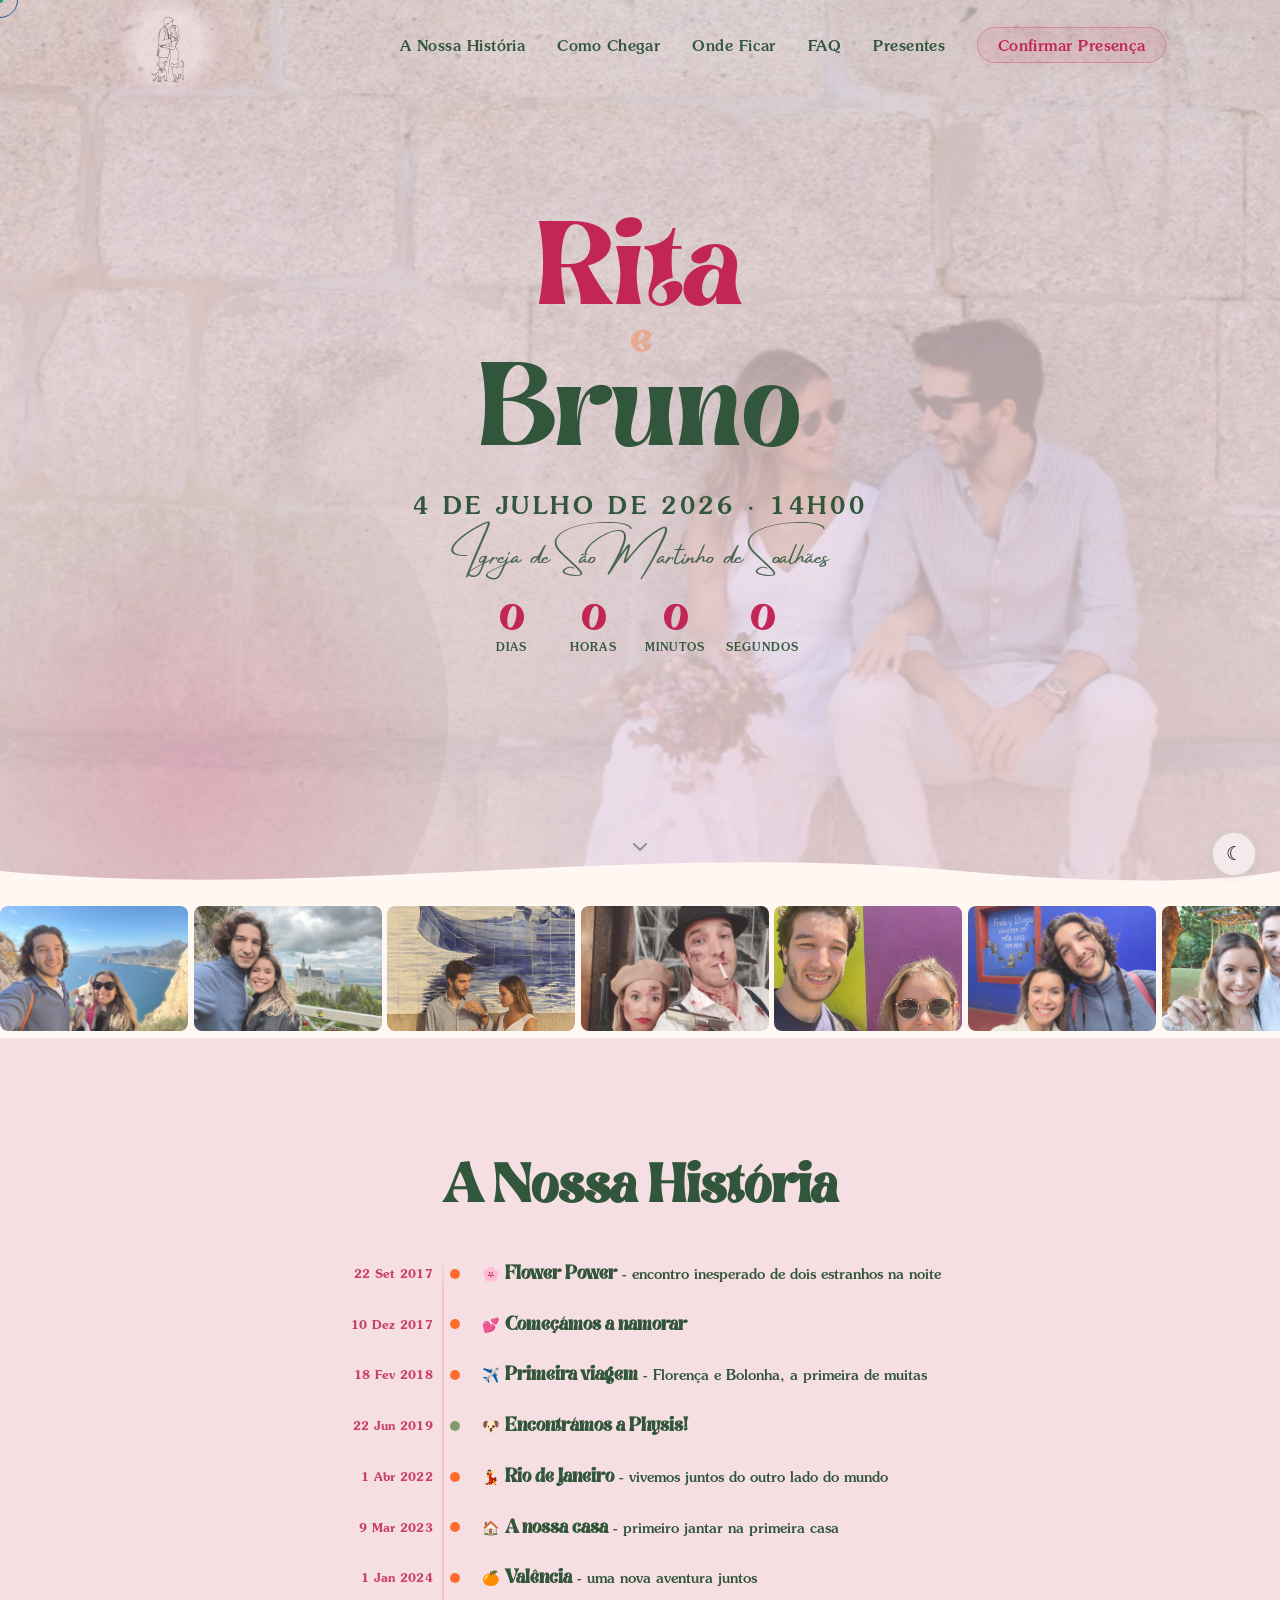
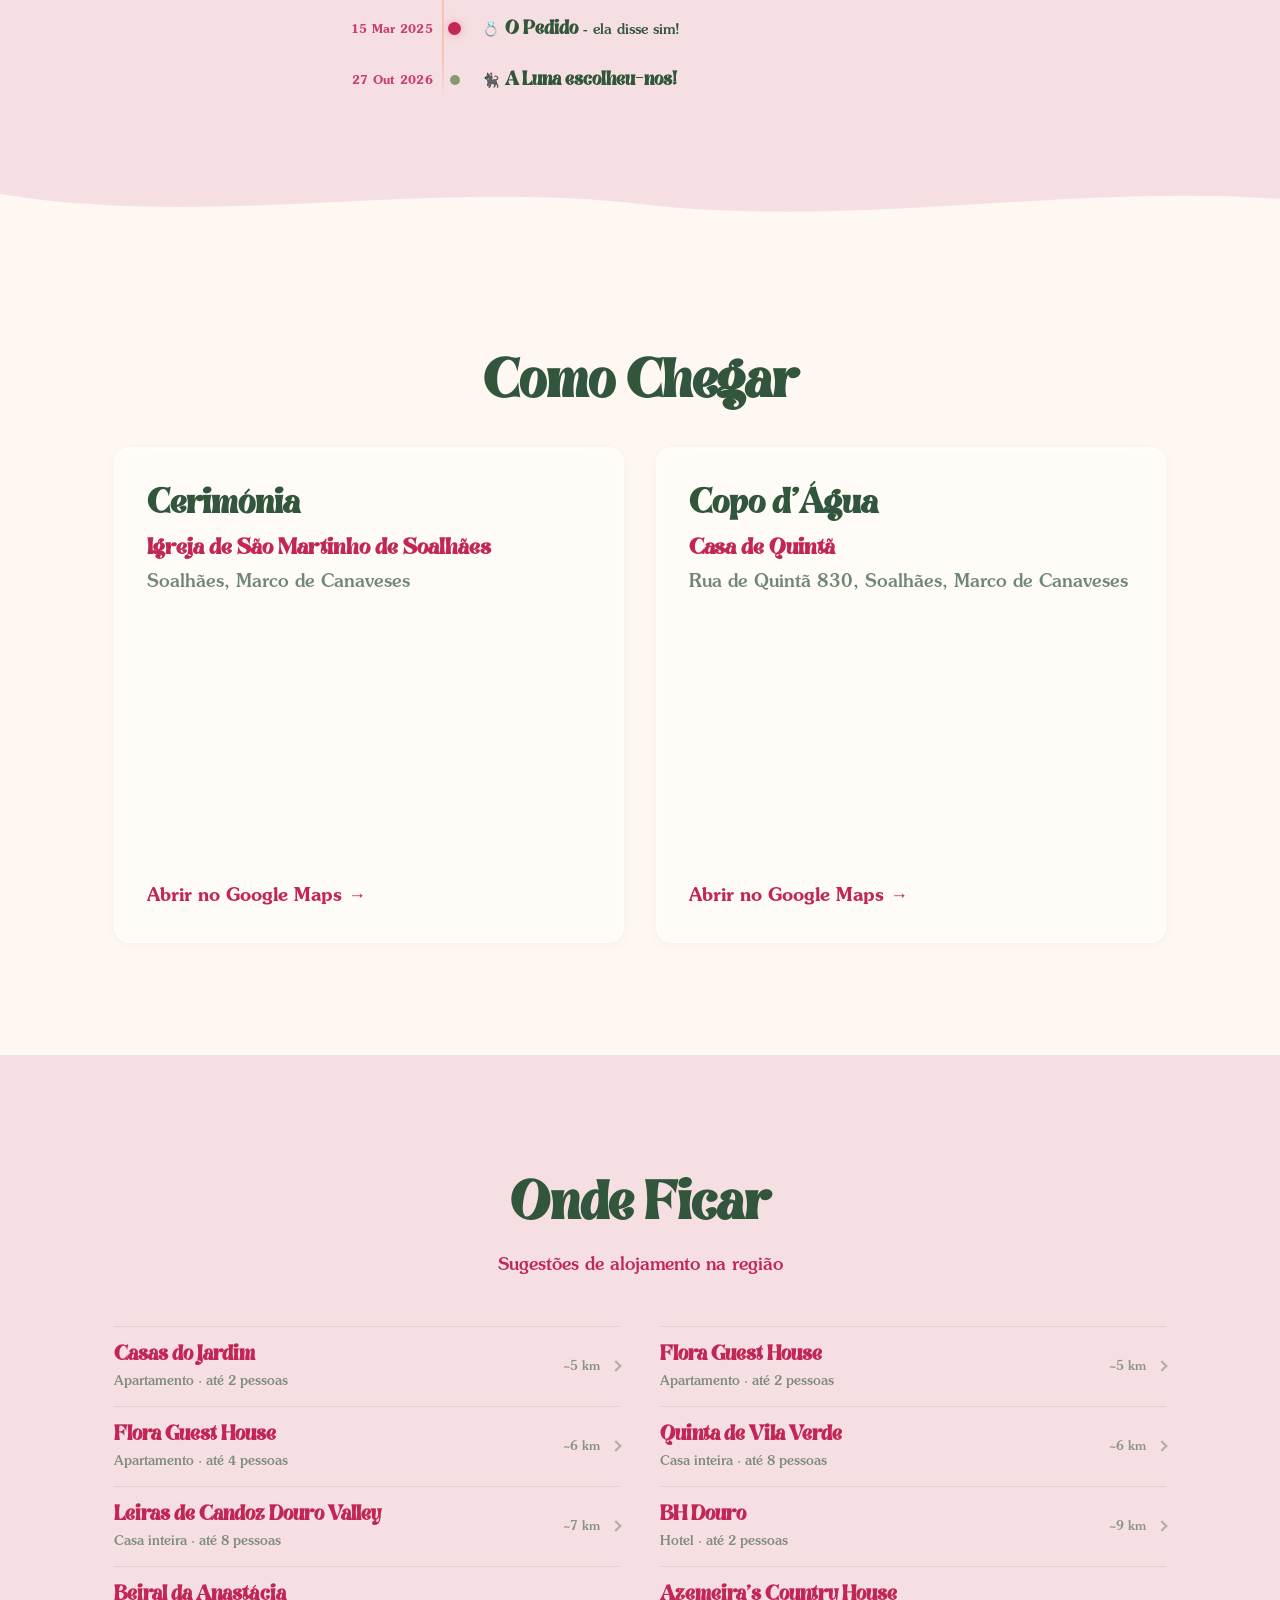
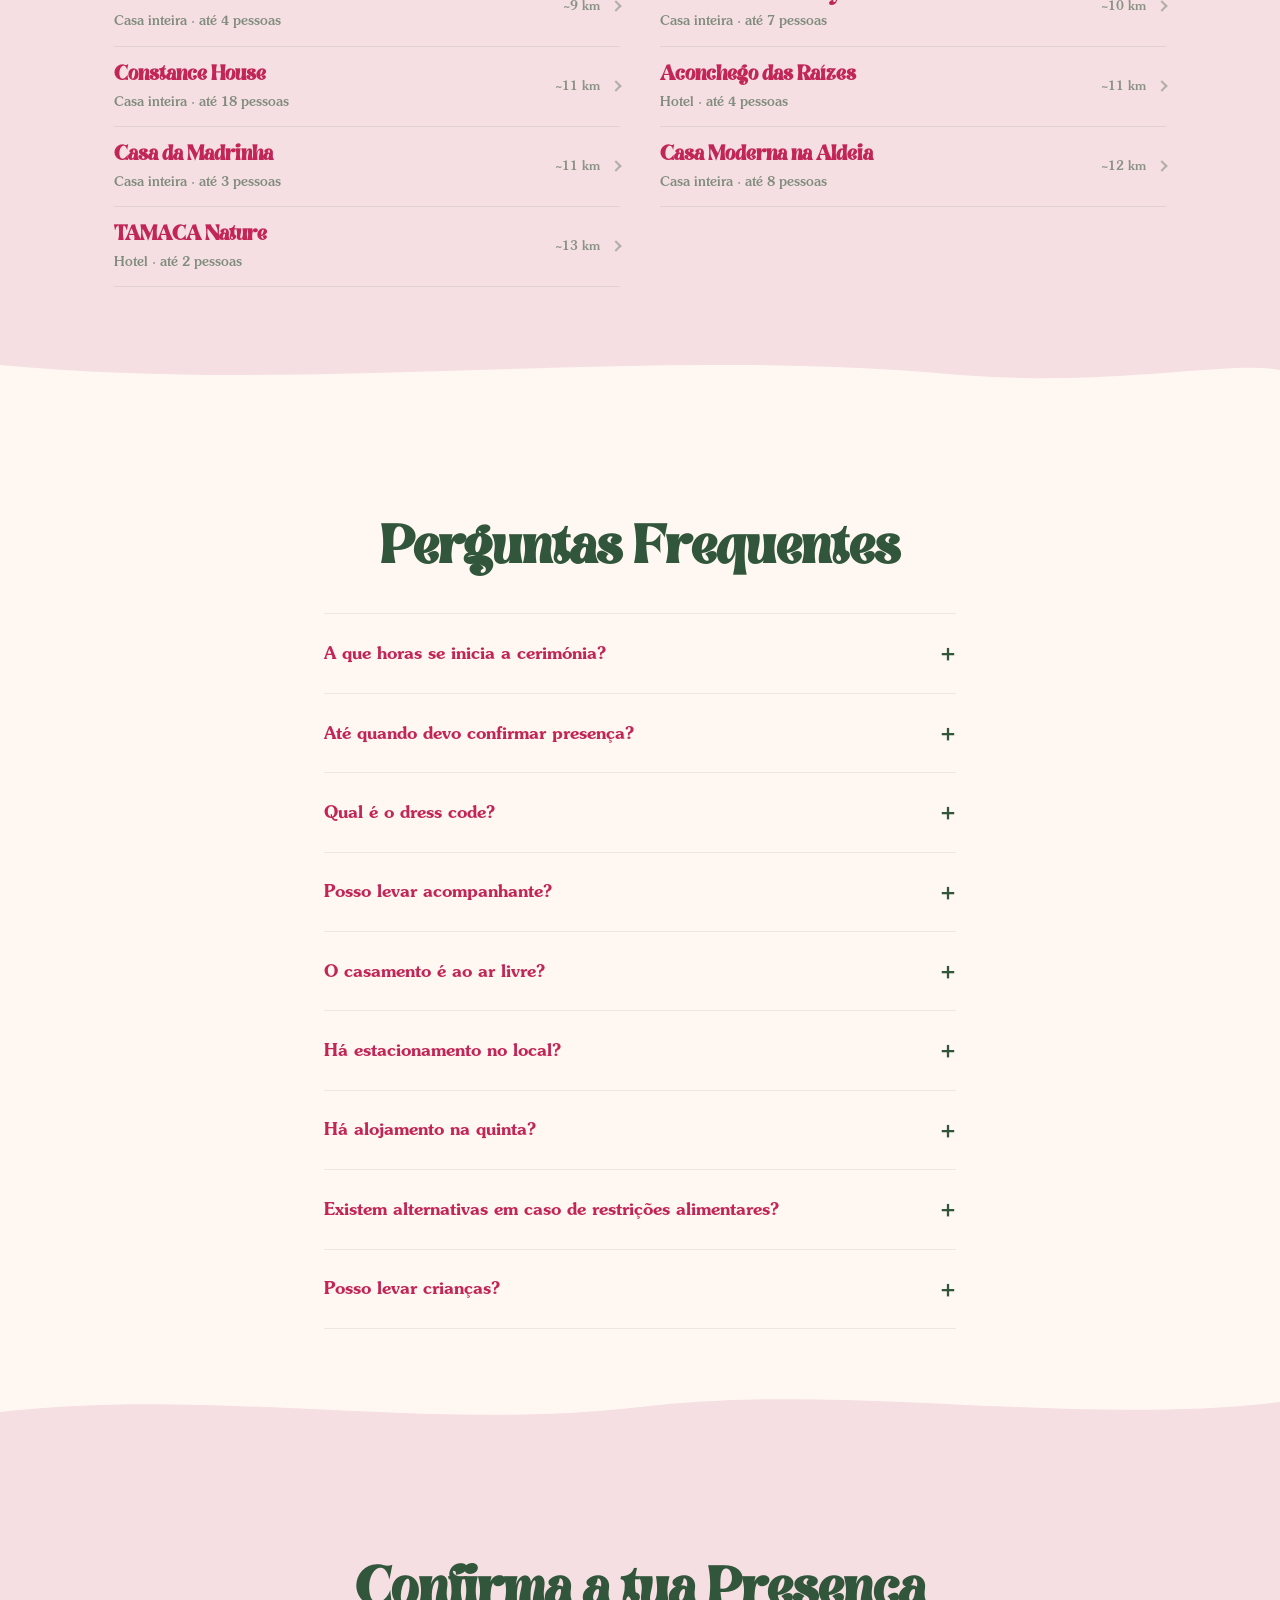
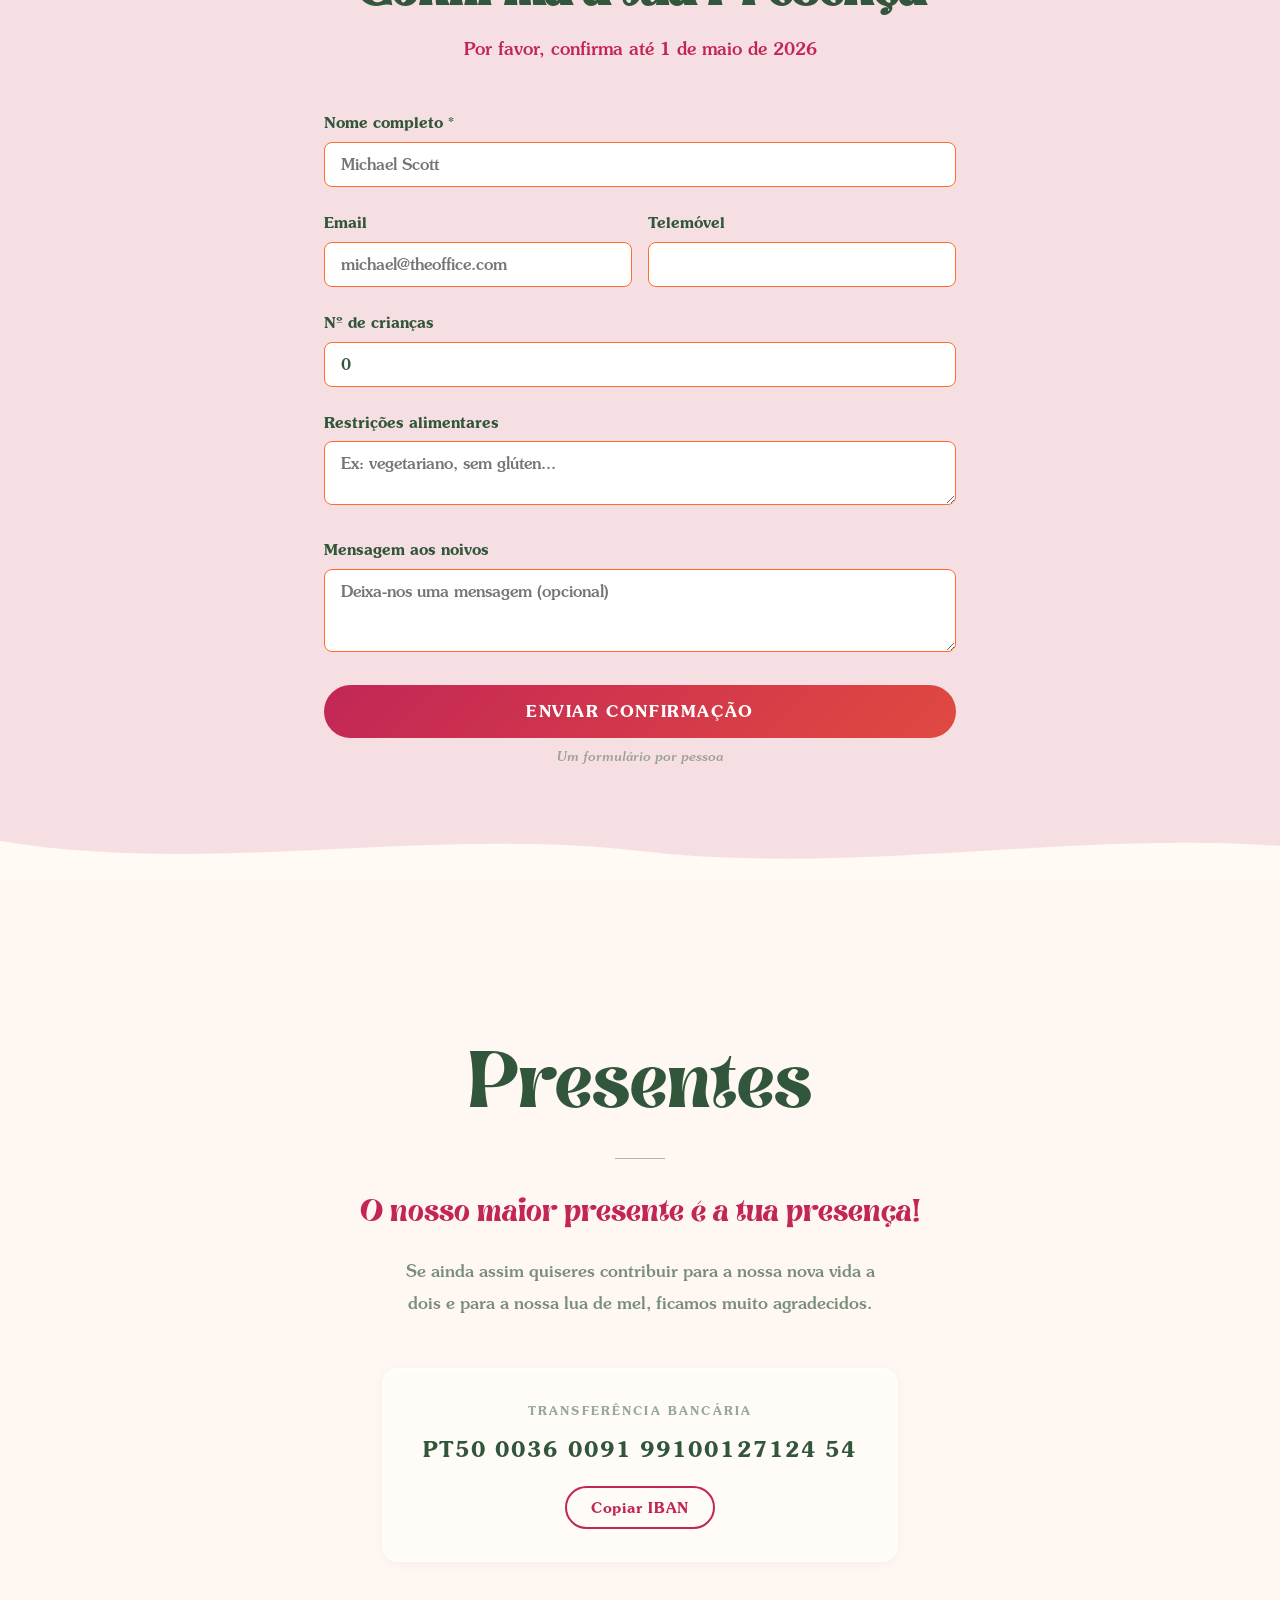
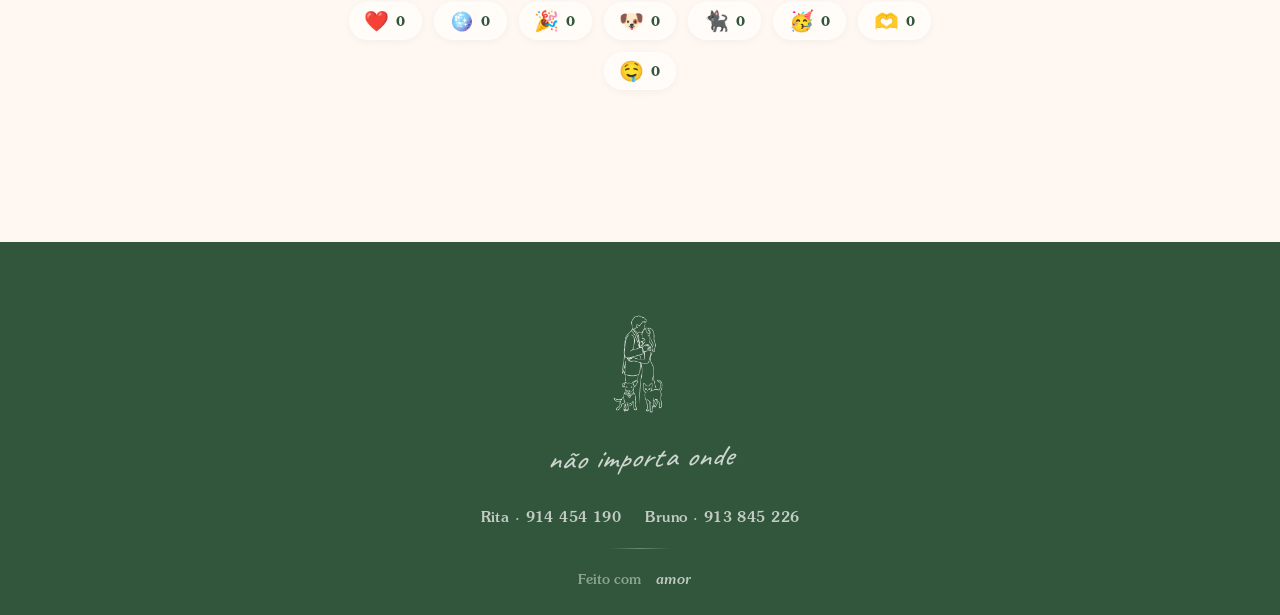
==== index.html @ 73b4361f "t" ====
<!DOCTYPE html>
<html lang="pt-PT">
<head>
  <meta charset="UTF-8">
  <meta name="viewport" content="width=device-width, initial-scale=1.0">
  <title>Rita & Bruno — 4 de Julho de 2026</title>
  <meta name="description" content="Rita e Bruno casam-se a 4 de Julho de 2026 em Marco de Canaveses. Confirma a tua presença.">
  <meta property="og:title" content="Rita & Bruno — 4 de Julho de 2026">
  <meta property="og:description" content="Rita e Bruno casam-se a 4 de Julho de 2026 em Marco de Canaveses.">
  <meta property="og:type" content="website">
  <meta property="og:image" content="https://rita-bruno.pt/og-image.png">
  <meta property="og:image:width" content="1200">
  <meta property="og:image:height" content="630">
  <meta property="og:url" content="https://rita-bruno.pt">
  <meta name="twitter:card" content="summary_large_image">
  <link rel="icon" href="favicon.ico" sizes="any">
  <link rel="apple-touch-icon" href="apple-touch-icon.png">
  <link rel="stylesheet" href="https://cdn.jsdelivr.net/npm/lenis@1/dist/lenis.min.css">
  <link rel="preconnect" href="https://fonts.googleapis.com">
  <link rel="preconnect" href="https://fonts.gstatic.com" crossorigin>
  <link href="https://fonts.googleapis.com/css2?family=Caveat:wght@400;500;600&display=swap" rel="stylesheet">
  <link rel="stylesheet" href="css/styles.css?v=32">
</head>
<body>

  <!-- ===== PRELOADER ===== -->
  <div class="preloader" id="preloader">
    <img src="img/logo-couple.png" alt="" class="preloader__logo">
  </div>

  <!-- ===== SCROLL PROGRESS BAR ===== -->
  <div class="scroll-progress" id="scroll-progress"></div>

  <!-- ===== CUSTOM CURSOR ===== -->
  <div class="cursor" id="cursor">
    <div class="cursor__dot"></div>
    <div class="cursor__ring"></div>
  </div>

  <!-- ===== NAVBAR ===== -->
  <nav class="navbar" id="navbar">
    <div class="navbar__inner">
      <a href="#hero" class="navbar__monogram">
        <img src="img/logo-couple.png" alt="Rita & Bruno" class="navbar__logo">
      </a>
      <button class="navbar__hamburger" id="hamburger" aria-label="Abrir menu" aria-expanded="false">
        <span></span>
        <span></span>
        <span></span>
      </button>
      <ul class="navbar__links" id="nav-links">
        <li><a href="#nossa-historia">A Nossa História</a></li>
        <li><a href="#como-chegar">Como Chegar</a></li>
        <li><a href="#onde-ficar">Onde Ficar</a></li>
        <li><a href="#faq">FAQ</a></li>
        <li><a href="#presentes">Presentes</a></li>
        <li><a href="#rsvp" class="navbar__cta">Confirmar Presença</a></li>
      </ul>
    </div>
  </nav>

  <!-- ===== HERO ===== -->
  <section class="hero" id="hero">
    <div class="hero__bg">
      <img src="assets/fotos/fotos/1R1A9561.JPG" alt="" class="hero__bg-img">
    </div>
    <div class="hero__content">
      <h1 class="hero__names">
        <span class="hero__name">Rita</span>
        <span class="hero__ampersand">e</span>
        <span class="hero__name">Bruno</span>
      </h1>
      <p class="hero__date">4 de Julho de 2026 · 14h00</p>
      <p class="hero__venue">Igreja de São Martinho de Soalhães</p>
      <div class="hero__countdown" id="countdown">
        <div class="countdown__item">
          <span class="countdown__number" id="countdown-days">---</span>
          <span class="countdown__label">dias</span>
        </div>
        <div class="countdown__item">
          <span class="countdown__number" id="countdown-hours">--</span>
          <span class="countdown__label">horas</span>
        </div>
        <div class="countdown__item">
          <span class="countdown__number" id="countdown-minutes">--</span>
          <span class="countdown__label">minutos</span>
        </div>
        <div class="countdown__item">
          <span class="countdown__number" id="countdown-seconds">--</span>
          <span class="countdown__label">segundos</span>
        </div>
      </div>
      <a href="#rsvp" class="hero__cta hero__cta--mobile">Confirmar Presença</a>
    </div>
    <div class="hero__scroll-arrow" aria-hidden="true">
      <svg width="24" height="24" viewBox="0 0 24 24" fill="none" stroke="currentColor" stroke-width="2" stroke-linecap="round" stroke-linejoin="round">
        <polyline points="6 9 12 15 18 9"></polyline>
      </svg>
    </div>
    <!-- Wave: hero → marquee -->
    <div class="section-divider" aria-hidden="true">
      <svg viewBox="0 0 1440 60" preserveAspectRatio="none"><path d="M0,30 C360,60 720,0 1080,30 C1260,45 1380,40 1440,30 L1440,60 L0,60Z" fill="#FFF8F2"/></svg>
    </div>
  </section>

  <!-- ===== PHOTO STRIP ===== -->
  <div class="marquee" id="galeria">
    <div class="marquee__track">
      <img src="assets/fotos/fotos/IMG_8631.JPG" alt="Rita & Bruno" class="marquee__img" loading="lazy" decoding="async">
      <img src="assets/fotos/fotos/84C0EEE4-F9B9-49A1-882B-E844A3276AB2.JPG" alt="Rita & Bruno" class="marquee__img" loading="lazy" decoding="async">
      <img src="assets/fotos/fotos/1R1A9712.JPG" alt="Rita & Bruno" class="marquee__img" loading="lazy" decoding="async">
      <img src="assets/fotos/fotos/FB_IMG_1604179919302.jpg" alt="Rita & Bruno" class="marquee__img" loading="lazy" decoding="async">
      <img src="assets/fotos/fotos/IMG_4435.JPG" alt="Rita & Bruno" class="marquee__img" loading="lazy" decoding="async">
      <img src="assets/fotos/fotos/DAA9566D-7272-42E8-B3D5-CCDCEEA7A569.JPG" alt="Rita & Bruno" class="marquee__img" loading="lazy" decoding="async">
      <img src="assets/fotos/fotos/9d59c304-04c9-419b-ae6b-7135860c9036.jpg" alt="Rita & Bruno" class="marquee__img" loading="lazy" decoding="async">
      <img src="assets/fotos/fotos/IMG_3523.JPG" alt="Rita & Bruno" class="marquee__img" loading="lazy" decoding="async">
      <img src="assets/fotos/fotos/EC8591D7-0278-4177-8648-E6B0EEBC9CEA.JPG" alt="Rita & Bruno" class="marquee__img" loading="lazy" decoding="async">
      <img src="assets/fotos/fotos/4FC0E333-E215-446C-A4E5-5EAFC44474FE.jpg" alt="Rita & Bruno" class="marquee__img" loading="lazy" decoding="async">
      <img src="assets/fotos/fotos/1R1A9549.JPG" alt="Rita & Bruno" class="marquee__img" loading="lazy" decoding="async">
      <img src="assets/fotos/fotos/IMG_5754.JPG" alt="Rita & Bruno" class="marquee__img" loading="lazy" decoding="async">
      <img src="assets/fotos/fotos/6765C980-E710-44A4-804A-909B3398AC7A.JPG" alt="Rita & Bruno" class="marquee__img" loading="lazy" decoding="async">
      <img src="assets/fotos/fotos/BAFF3938-F7F1-4514-98D6-3AEBA3DB8861.JPG" alt="Rita & Bruno" class="marquee__img" loading="lazy" decoding="async">
      <img src="assets/fotos/fotos/IMG_8943.JPG" alt="Rita & Bruno" class="marquee__img" loading="lazy" decoding="async">
      <img src="assets/fotos/fotos/1R1A9561.JPG" alt="Rita & Bruno" class="marquee__img" loading="lazy" decoding="async">
      <img src="assets/fotos/fotos/c7b7b781-9b9d-4c69-8a51-6663bf6e48e4.jpg" alt="Rita & Bruno" class="marquee__img" loading="lazy" decoding="async">
      <img src="assets/fotos/fotos/56C59B21-14CB-483C-B1C4-267F3C10179C.JPG" alt="Rita & Bruno" class="marquee__img" loading="lazy" decoding="async">
      <img src="assets/fotos/fotos/IMG_0902.JPG" alt="Rita & Bruno" class="marquee__img" loading="lazy" decoding="async">
      <img src="assets/fotos/fotos/3997660E-950F-4AB0-9707-9CE3F10667CC.JPG" alt="Rita & Bruno" class="marquee__img" loading="lazy" decoding="async">
      <img src="assets/fotos/fotos/IMG_7235.JPG" alt="Rita & Bruno" class="marquee__img" loading="lazy" decoding="async">
      <img src="assets/fotos/fotos/2b2e0dcb-2002-45b5-8eff-5c27640e5122 (Editado).jpg" alt="Rita & Bruno" class="marquee__img" loading="lazy" decoding="async">
      <img src="assets/fotos/fotos/F09A5450-E828-4C0D-994E-47E247A0AA1B.JPG" alt="Rita & Bruno" class="marquee__img" loading="lazy" decoding="async">
      <img src="assets/fotos/fotos/1R1A9734.JPG" alt="Rita & Bruno" class="marquee__img" loading="lazy" decoding="async">
      <img src="assets/fotos/fotos/IMG_4007.JPG" alt="Rita & Bruno" class="marquee__img" loading="lazy" decoding="async">
      <img src="assets/fotos/fotos/86869252-5398-498A-82EC-83FD1E307A43.JPG" alt="Rita & Bruno" class="marquee__img" loading="lazy" decoding="async">
      <img src="assets/fotos/fotos/d4d239ee-e2dd-447c-8963-52c8e6566349.JPG" alt="Rita & Bruno" class="marquee__img" loading="lazy" decoding="async">
      <img src="assets/fotos/fotos/IMG_5751.JPG" alt="Rita & Bruno" class="marquee__img" loading="lazy" decoding="async">
      <img src="assets/fotos/fotos/AirBrush_20191216204506.jpg" alt="Rita & Bruno" class="marquee__img" loading="lazy" decoding="async">
      <img src="assets/fotos/fotos/161AA128-FBFC-447B-ACB7-6F51C8DED668.JPG" alt="Rita & Bruno" class="marquee__img" loading="lazy" decoding="async">
      <img src="assets/fotos/fotos/IMG_8519.JPG" alt="Rita & Bruno" class="marquee__img" loading="lazy" decoding="async">
      <img src="assets/fotos/fotos/8BD444AC-4FC2-43A7-AC7F-514E04B4BFAD.JPG" alt="Rita & Bruno" class="marquee__img" loading="lazy" decoding="async">
      <img src="assets/fotos/fotos/IMG_3801.JPG" alt="Rita & Bruno" class="marquee__img" loading="lazy" decoding="async">
      <img src="assets/fotos/fotos/64c7e816-899c-4c61-9270-4f14c2d8c799.JPG" alt="Rita & Bruno" class="marquee__img" loading="lazy" decoding="async">
      <img src="assets/fotos/fotos/1R1A9577.JPG" alt="Rita & Bruno" class="marquee__img" loading="lazy" decoding="async">
      <img src="assets/fotos/fotos/IMG_1720.JPG" alt="Rita & Bruno" class="marquee__img" loading="lazy" decoding="async">
      <img src="assets/fotos/fotos/788E3AE2-0B3E-45F2-8B59-F5BA7EFCA795.JPG" alt="Rita & Bruno" class="marquee__img" loading="lazy" decoding="async">
      <img src="assets/fotos/fotos/e2a49f12-352c-4f9a-97c6-d815a39217f6.JPG" alt="Rita & Bruno" class="marquee__img" loading="lazy" decoding="async">
      <img src="assets/fotos/fotos/IMG_6847.JPG" alt="Rita & Bruno" class="marquee__img" loading="lazy" decoding="async">
      <img src="assets/fotos/fotos/IMG_4500.JPG" alt="Rita & Bruno" class="marquee__img" loading="lazy" decoding="async">
      <img src="assets/fotos/fotos/IMG_4438.JPG" alt="Rita & Bruno" class="marquee__img" loading="lazy" decoding="async">
      <img src="assets/fotos/fotos/IMG_8614.JPG" alt="Rita & Bruno" class="marquee__img" loading="lazy" decoding="async">
      <img src="assets/fotos/fotos/IMG_9001.JPG" alt="Rita & Bruno" class="marquee__img" loading="lazy" decoding="async">
      <img src="assets/fotos/fotos/IMG_3448.JPG" alt="Rita & Bruno" class="marquee__img" loading="lazy" decoding="async">
      <img src="assets/fotos/fotos/IMG_5753.JPG" alt="Rita & Bruno" class="marquee__img" loading="lazy" decoding="async">
    </div>
  </div>

  <!-- Lightbox -->
  <div class="lightbox" id="lightbox" hidden>
    <button class="lightbox__close" id="lightbox-close" aria-label="Fechar">&times;</button>
    <img class="lightbox__img" id="lightbox-img" src="" alt="">
  </div>

  <!-- ===== A NOSSA HISTÓRIA ===== -->
  <section class="section section--blush" id="nossa-historia">
    <div class="container">
      <h2 class="section__title fade-in">A Nossa História</h2>
      <div class="tl fade-in">
        <div class="tl__row">
          <span class="tl__date">22 Set 2017</span>
          <span class="tl__dot"></span>
          <span class="tl__text">🌸 <strong>Flower Power</strong> - encontro inesperado de dois estranhos na noite</span>
        </div>
        <div class="tl__row">
          <span class="tl__date">10 Dez 2017</span>
          <span class="tl__dot"></span>
          <span class="tl__text">💕 <strong>Começámos a namorar</strong></span>
        </div>
        <div class="tl__row">
          <span class="tl__date">18 Fev 2018</span>
          <span class="tl__dot"></span>
          <span class="tl__text">✈️ <strong>Primeira viagem</strong> - Florença e Bolonha, a primeira de muitas</span>
        </div>
        <div class="tl__row">
          <span class="tl__date">22 Jun 2019</span>
          <span class="tl__dot tl__dot--pet"></span>
          <span class="tl__text">🐶 <strong>Encontrámos a Physis!</strong></span>
        </div>
        <div class="tl__row">
          <span class="tl__date">1 Abr 2022</span>
          <span class="tl__dot"></span>
          <span class="tl__text">💃 <strong>Rio de Janeiro</strong> - vivemos juntos do outro lado do mundo</span>
        </div>
        <div class="tl__row">
          <span class="tl__date">9 Mar 2023</span>
          <span class="tl__dot"></span>
          <span class="tl__text">🏠 <strong>A nossa casa</strong> - primeiro jantar na primeira casa</span>
        </div>
        <div class="tl__row">
          <span class="tl__date">1 Jan 2024</span>
          <span class="tl__dot"></span>
          <span class="tl__text">🍊 <strong>Valência</strong> - uma nova aventura juntos</span>
        </div>
        <div class="tl__row">
          <span class="tl__date">15 Mar 2025</span>
          <span class="tl__dot tl__dot--highlight"></span>
          <span class="tl__text">💍 <strong>O Pedido</strong> - ela disse sim!</span>
        </div>
        <div class="tl__row">
          <span class="tl__date">27 Out 2026</span>
          <span class="tl__dot tl__dot--pet"></span>
          <span class="tl__text">🐈‍⬛ <strong>A Luna escolheu-nos!</strong></span>
        </div>
      </div>
    </div>
    <!-- Wave: história → como chegar -->
    <div class="section-divider" aria-hidden="true">
      <svg viewBox="0 0 1440 60" preserveAspectRatio="none"><path d="M0,20 C240,55 480,5 720,30 C960,55 1200,10 1440,25 L1440,60 L0,60Z" fill="#FFF8F2"/></svg>
    </div>
  </section>

  <!-- ===== COMO CHEGAR ===== -->
  <section class="section section--cream" id="como-chegar">
    <div class="container">
      <h2 class="section__title fade-in">Como Chegar</h2>
      <div class="locations">
        <div class="location-card fade-in">
          <h3 class="location-card__title">Cerimónia</h3>
          <p class="location-card__name">Igreja de São Martinho de Soalhães</p>
          <p class="location-card__address">Soalhães, Marco de Canaveses</p>
          <div class="location-card__map">
            <iframe
              src="https://maps.google.com/maps?q=41.160537,-8.096775&t=&z=16&ie=UTF8&iwloc=&output=embed"
              width="100%" height="250" style="border:0;" allowfullscreen="" loading="lazy"
              referrerpolicy="no-referrer-when-downgrade"
              title="Mapa da Igreja de São Martinho de Soalhães">
            </iframe>
          </div>
          <a href="https://maps.google.com/?q=41.160537,-8.096775"
             class="location-card__link" target="_blank" rel="noopener noreferrer">
            Abrir no Google Maps →
          </a>
        </div>
        <div class="location-card fade-in">
          <h3 class="location-card__title">Copo d'Água</h3>
          <p class="location-card__name">Casa de Quintã</p>
          <p class="location-card__address">Rua de Quintã 830, Soalhães, Marco de Canaveses</p>
          <div class="location-card__map">
            <iframe
              src="https://maps.google.com/maps?q=41.161028,-8.124056&t=&z=16&ie=UTF8&iwloc=&output=embed"
              width="100%" height="250" style="border:0;" allowfullscreen="" loading="lazy"
              referrerpolicy="no-referrer-when-downgrade"
              title="Mapa da Casa de Quintã">
            </iframe>
          </div>
          <a href="https://www.google.com/maps/dir//41.161028,-8.124056"
             class="location-card__link" target="_blank" rel="noopener noreferrer">
            Abrir no Google Maps →
          </a>
        </div>
      </div>
    </div>
  </section>

  <!-- ===== ONDE FICAR ===== -->
  <section class="section section--blush" id="onde-ficar">
    <div class="container">
      <h2 class="section__title fade-in">Onde Ficar</h2>
      <p class="section__subtitle fade-in">Sugestões de alojamento na região</p>
      <details class="hotels-spoiler fade-in">
        <summary class="hotels-spoiler__toggle">Ver sugestões de alojamento</summary>
        <div class="hotels-list">
          <a href="https://www.booking.com/hotel/pt/casas-do-jardim.html?checkin=2026-07-04&checkout=2026-07-05&group_adults=2&no_rooms=1&group_children=0" class="hotel-row" target="_blank" rel="noopener noreferrer">
            <span class="hotel-row__info">
              <span class="hotel-row__name">Casas do Jardim</span>
              <span class="hotel-row__type">Apartamento · até 2 pessoas</span>
            </span>
            <span class="hotel-row__distance">~5 km</span>
          </a>
          <a href="https://www.booking.com/hotel/pt/flora-guest-house.html?checkin=2026-07-04&checkout=2026-07-05&group_adults=2&no_rooms=1&group_children=0" class="hotel-row" target="_blank" rel="noopener noreferrer">
            <span class="hotel-row__info">
              <span class="hotel-row__name">Flora Guest House</span>
              <span class="hotel-row__type">Apartamento · até 2 pessoas</span>
            </span>
            <span class="hotel-row__distance">~5 km</span>
          </a>
          <a href="https://www.booking.com/hotel/pt/flora-guest-house.html?checkin=2026-07-04&checkout=2026-07-05&group_adults=2&no_rooms=1&group_children=0" class="hotel-row" target="_blank" rel="noopener noreferrer">
            <span class="hotel-row__info">
              <span class="hotel-row__name">Flora Guest House</span>
              <span class="hotel-row__type">Apartamento · até 4 pessoas</span>
            </span>
            <span class="hotel-row__distance">~6 km</span>
          </a>
          <a href="https://www.booking.com/hotel/pt/quinta-de-vila-verde-paixao-ancestral-turismo-rural.html?checkin=2026-07-04&checkout=2026-07-05&group_adults=2&no_rooms=1&group_children=0" class="hotel-row" target="_blank" rel="noopener noreferrer">
            <span class="hotel-row__info">
              <span class="hotel-row__name">Quinta de Vila Verde</span>
              <span class="hotel-row__type">Casa inteira · até 8 pessoas</span>
            </span>
            <span class="hotel-row__distance">~6 km</span>
          </a>
          <a href="https://www.booking.com/hotel/pt/leiras-de-candoz-douro-valley.html?checkin=2026-07-04&checkout=2026-07-05&group_adults=2&no_rooms=1&group_children=0" class="hotel-row" target="_blank" rel="noopener noreferrer">
            <span class="hotel-row__info">
              <span class="hotel-row__name">Leiras de Candoz Douro Valley</span>
              <span class="hotel-row__type">Casa inteira · até 8 pessoas</span>
            </span>
            <span class="hotel-row__distance">~7 km</span>
          </a>
          <a href="https://www.booking.com/hotel/pt/bhdouro.html?checkin=2026-07-04&checkout=2026-07-05&group_adults=2&no_rooms=1&group_children=0" class="hotel-row" target="_blank" rel="noopener noreferrer">
            <span class="hotel-row__info">
              <span class="hotel-row__name">BH Douro</span>
              <span class="hotel-row__type">Hotel · até 2 pessoas</span>
            </span>
            <span class="hotel-row__distance">~9 km</span>
          </a>
          <a href="https://www.booking.com/hotel/pt/casa-da-anastacia-2.html?checkin=2026-07-04&checkout=2026-07-05&group_adults=2&no_rooms=1&group_children=0" class="hotel-row" target="_blank" rel="noopener noreferrer">
            <span class="hotel-row__info">
              <span class="hotel-row__name">Beiral da Anastácia</span>
              <span class="hotel-row__type">Casa inteira · até 4 pessoas</span>
            </span>
            <span class="hotel-row__distance">~9 km</span>
          </a>
          <a href="https://www.booking.com/hotel/pt/azemeiras-country-house.html?checkin=2026-07-04&checkout=2026-07-05&group_adults=2&no_rooms=1&group_children=0" class="hotel-row" target="_blank" rel="noopener noreferrer">
            <span class="hotel-row__info">
              <span class="hotel-row__name">Azemeira's Country House</span>
              <span class="hotel-row__type">Casa inteira · até 7 pessoas</span>
            </span>
            <span class="hotel-row__distance">~10 km</span>
          </a>
          <a href="https://www.booking.com/hotel/pt/constance-house.html?checkin=2026-07-04&checkout=2026-07-05&group_adults=2&no_rooms=1&group_children=0" class="hotel-row" target="_blank" rel="noopener noreferrer">
            <span class="hotel-row__info">
              <span class="hotel-row__name">Constance House</span>
              <span class="hotel-row__type">Casa inteira · até 18 pessoas</span>
            </span>
            <span class="hotel-row__distance">~11 km</span>
          </a>
          <a href="https://www.booking.com/hotel/pt/o-aconchego-das-raizes.html?checkin=2026-07-04&checkout=2026-07-05&group_adults=2&no_rooms=1&group_children=0" class="hotel-row" target="_blank" rel="noopener noreferrer">
            <span class="hotel-row__info">
              <span class="hotel-row__name">Aconchego das Raízes</span>
              <span class="hotel-row__type">Hotel · até 4 pessoas</span>
            </span>
            <span class="hotel-row__distance">~11 km</span>
          </a>
          <a href="https://www.booking.com/hotel/pt/casa-da-madrinha-um-regalo-a-35-min-do-porto.html?checkin=2026-07-04&checkout=2026-07-05&group_adults=2&no_rooms=1&group_children=0" class="hotel-row" target="_blank" rel="noopener noreferrer">
            <span class="hotel-row__info">
              <span class="hotel-row__name">Casa da Madrinha</span>
              <span class="hotel-row__type">Casa inteira · até 3 pessoas</span>
            </span>
            <span class="hotel-row__distance">~11 km</span>
          </a>
          <a href="https://www.booking.com/hotel/pt/casa-moderna-na-aldeia.html?checkin=2026-07-04&checkout=2026-07-05&group_adults=2&no_rooms=1&group_children=0" class="hotel-row" target="_blank" rel="noopener noreferrer">
            <span class="hotel-row__info">
              <span class="hotel-row__name">Casa Moderna na Aldeia</span>
              <span class="hotel-row__type">Casa inteira · até 8 pessoas</span>
            </span>
            <span class="hotel-row__distance">~12 km</span>
          </a>
          <a href="https://www.booking.com/hotel/pt/tamaca-nature.html?checkin=2026-07-04&checkout=2026-07-05&group_adults=2&no_rooms=1&group_children=0" class="hotel-row" target="_blank" rel="noopener noreferrer">
            <span class="hotel-row__info">
              <span class="hotel-row__name">TAMACA Nature</span>
              <span class="hotel-row__type">Hotel · até 2 pessoas</span>
            </span>
            <span class="hotel-row__distance">~13 km</span>
          </a>
        </div>
      </details>
    </div>
    <!-- Wave: onde ficar → FAQ -->
    <div class="section-divider" aria-hidden="true">
      <svg viewBox="0 0 1440 60" preserveAspectRatio="none"><path d="M0,25 C360,55 720,5 1080,35 C1260,47 1380,20 1440,30 L1440,60 L0,60Z" fill="#FFF8F2"/></svg>
    </div>
  </section>

  <!-- ===== FAQ ===== -->
  <section class="section section--cream" id="faq">
    <div class="container container--narrow">
      <h2 class="section__title fade-in">Perguntas Frequentes</h2>
      <div class="faq fade-in">
        <details class="faq__item">
          <summary class="faq__question">A que horas se inicia a cerimónia?</summary>
          <div class="faq__answer">
            <p>A cerimónia religiosa irá começar às 14h00, na Igreja de São Martinho de Soalhães, pelo que pedimos que cheguem 15 minutos antes. A receção e festa seguem-se na Casa de Quintã.</p>
          </div>
        </details>
        <details class="faq__item">
          <summary class="faq__question">Até quando devo confirmar presença?</summary>
          <div class="faq__answer">
            <p>Pedimos, por favor, que confirmes a tua presença até <strong>1 de maio de 2026</strong>. Podes fazê-lo através do formulário RSVP nesta página ou através dos nossos contactos telefónicos.</p>
          </div>
        </details>
        <details class="faq__item">
          <summary class="faq__question">Qual é o dress code?</summary>
          <div class="faq__answer">
            <p>Traje formal - vestido formal para as senhoras, fato escuro ou fraque para os senhores. O mais importante é que te sintas confortável e elegante.</p>
          </div>
        </details>
        <details class="faq__item">
          <summary class="faq__question">Posso levar acompanhante?</summary>
          <div class="faq__answer">
            <p>Os convites são individuais e destinam-se apenas às pessoas indicadas. Se tiveres dúvidas, não hesites em contactar-nos diretamente.</p>
          </div>
        </details>
        <details class="faq__item">
          <summary class="faq__question">O casamento é ao ar livre?</summary>
          <div class="faq__answer">
            <p>A cerimónia religiosa será na Igreja de São Martinho de Soalhães (interior). A receção e festa serão na Casa de Quintã, com espaços interiores e exteriores.</p>
          </div>
        </details>
        <details class="faq__item">
          <summary class="faq__question">Há estacionamento no local?</summary>
          <div class="faq__answer">
            <p>Sim. Haverá estacionamento na Igreja e na Quinta para todos os convidados.</p>
          </div>
        </details>
        <details class="faq__item">
          <summary class="faq__question">Há alojamento na quinta?</summary>
          <div class="faq__answer">
            <p>A quinta dispõe de alguns quartos para reserva, mas não consegue acomodar todos os convidados. Por isso, deixamos também algumas sugestões de alojamento nas proximidades. No final da festa, teremos um serviço de transporte para levar todos de volta aos alojamentos mais próximos.</p>
          </div>
        </details>
        <details class="faq__item">
          <summary class="faq__question">Existem alternativas em caso de restrições alimentares?</summary>
          <div class="faq__answer">
            <p>Claro! Pedimos que indiques quaisquer restrições ou alergias alimentares no formulário de confirmação de presença para que possamos garantir opções adequadas para todos.</p>
          </div>
        </details>
        <details class="faq__item">
          <summary class="faq__question">Posso levar crianças?</summary>
          <div class="faq__answer">
            <p>O dia será longo e animado, pelo que cada família poderá decidir o que faz mais sentido - a vossa presença é o que mais nos importa. Apenas pedimos que indiquem no formulário RSVP para que possamos preparar tudo.</p>
          </div>
        </details>
      </div>
    </div>
    <!-- Wave: FAQ → RSVP -->
    <div class="section-divider" aria-hidden="true">
      <svg viewBox="0 0 1440 60" preserveAspectRatio="none"><path d="M0,30 C240,5 480,50 720,25 C960,0 1200,45 1440,20 L1440,60 L0,60Z" fill="#f6dfe2"/></svg>
    </div>
  </section>

  <!-- ===== RSVP ===== -->
  <section class="section section--blush" id="rsvp">
    <div class="container container--narrow">
      <h2 class="section__title fade-in">Confirma a tua Presença</h2>
      <p class="section__subtitle fade-in">Por favor, confirma até 1 de maio de 2026</p>
      <form class="rsvp-form fade-in" id="rsvp-form" novalidate>
        <div class="form-group">
          <label for="rsvp-name">Nome completo *</label>
          <input type="text" id="rsvp-name" name="nome" required autocomplete="name" placeholder="Michael Scott">
        </div>
        <div class="form-row">
          <div class="form-group">
            <label for="rsvp-email">Email</label>
            <input type="email" id="rsvp-email" name="email" autocomplete="email" placeholder="michael@theoffice.com">
          </div>
          <div class="form-group">
            <label for="rsvp-phone">Telemóvel</label>
            <input type="tel" id="rsvp-phone" name="telemovel" autocomplete="tel" inputmode="tel">
          </div>
        </div>
        <div class="form-group">
          <label for="rsvp-children">Nº de crianças</label>
          <input type="number" id="rsvp-children" name="criancas" min="0" value="0">
        </div>
        <div class="form-group">
          <label for="rsvp-dietary">Restrições alimentares</label>
          <textarea id="rsvp-dietary" name="restricoes" rows="2" placeholder="Ex: vegetariano, sem glúten..."></textarea>
        </div>
        <div class="form-group">
          <label for="rsvp-message">Mensagem aos noivos</label>
          <textarea id="rsvp-message" name="mensagem" rows="3" placeholder="Deixa-nos uma mensagem (opcional)"></textarea>
        </div>
        <button type="submit" class="rsvp-form__submit" id="rsvp-submit">
          <span class="rsvp-form__submit-text">Enviar Confirmação</span>
          <span class="rsvp-form__submit-loading" hidden>A enviar...</span>
        </button>
        <p class="form-hint form-hint--below">Um formulário por pessoa</p>
        <div class="rsvp-form__feedback" id="rsvp-feedback" hidden></div>
      </form>
    </div>
    <!-- Wave: rsvp → presentes -->
    <div class="section-divider" aria-hidden="true">
      <svg viewBox="0 0 1440 60" preserveAspectRatio="none"><path d="M0,20 C240,55 480,5 720,30 C960,55 1200,10 1440,25 L1440,60 L0,60Z" fill="#FFFAF3"/></svg>
    </div>
  </section>

  <!-- ===== LISTA DE PRESENTES ===== -->
  <section class="section section--cream" id="presentes">
    <div class="container container--narrow">
      <div class="presentes fade-in">
        <p class="presentes__heading">Presentes</p>
        <div class="presentes__line"></div>
        <p class="presentes__message">
          O nosso maior presente é a tua presença!
        </p>
        <p class="presentes__sub">
          Se ainda assim quiseres contribuir para a nossa nova vida a dois
          e para a nossa lua de mel, ficamos muito agradecidos.
        </p>
        <div class="presentes__iban-box">
          <p class="presentes__iban-label">Transferência Bancária</p>
          <p class="presentes__iban" id="iban-number">PT50 0036 0091 99100127124 54</p>
          <button class="presentes__copy-btn" id="copy-iban" type="button">Copiar IBAN</button>
        </div>
        <div class="presentes__reactions" id="emoji-reactions">
          <button class="reaction-btn" data-emoji="heart" type="button">
            <span class="reaction-btn__emoji">❤️</span>
            <span class="reaction-btn__count" data-count="heart">0</span>
          </button>
          <button class="reaction-btn" data-emoji="champagne" type="button">
            <span class="reaction-btn__emoji">🪩</span>
            <span class="reaction-btn__count" data-count="champagne">0</span>
          </button>
          <button class="reaction-btn" data-emoji="party" type="button">
            <span class="reaction-btn__emoji">🎉</span>
            <span class="reaction-btn__count" data-count="party">0</span>
          </button>
          <button class="reaction-btn" data-emoji="ring" type="button">
            <span class="reaction-btn__emoji">🐶</span>
            <span class="reaction-btn__count" data-count="ring">0</span>
          </button>
          <button class="reaction-btn" data-emoji="blackcat" type="button">
            <span class="reaction-btn__emoji">🐈‍⬛</span>
            <span class="reaction-btn__count" data-count="blackcat">0</span>
          </button>
          <button class="reaction-btn" data-emoji="celebrate" type="button">
            <span class="reaction-btn__emoji">🥳</span>
            <span class="reaction-btn__count" data-count="celebrate">0</span>
          </button>
          <button class="reaction-btn" data-emoji="hearthand" type="button">
            <span class="reaction-btn__emoji">🫶</span>
            <span class="reaction-btn__count" data-count="hearthand">0</span>
          </button>
          <button class="reaction-btn" data-emoji="yummy" type="button">
            <span class="reaction-btn__emoji">🤤</span>
            <span class="reaction-btn__count" data-count="yummy">0</span>
          </button>
        </div>
      </div>
    </div>
  </section>

  <!-- ===== FOOTER ===== -->
  <footer class="footer">
    <div class="container">
      <div class="footer__top">
        <img src="img/logo-couple.png" alt="Rita & Bruno" class="footer__logo">
        <p class="footer__names">não importa onde</p>
        <div class="footer__contacts">
          <a href="tel:+351914454190">Rita · 914 454 190</a>
          <a href="tel:+351913845226">Bruno · 913 845 226</a>
        </div>
      </div>
      <div class="footer__divider"></div>
      <div class="footer__bottom">
        <p class="footer__made">
          Feito com
          <span class="footer__spinner">
            <span class="footer__spinner-track">
              <span>amor</span>
              <span>saudade</span>
              <span>alegria</span>
              <span>carinho</span>
              <span>amor</span>
            </span>
          </span>
        </p>
      </div>
    </div>
  </footer>

  <!-- Theme toggle -->
  <button class="theme-toggle" id="theme-toggle" aria-label="Alternar tema">
    <span class="theme-toggle__icon theme-toggle__icon--light">&#9790;</span>
    <span class="theme-toggle__icon theme-toggle__icon--dark">&#9788;</span>
  </button>

  <!-- Toast notification for IBAN copy -->
  <div class="toast" id="toast" hidden>Copiado!</div>

  <!-- Easter egg message -->
  <div class="easter-egg-msg" id="easter-egg-msg">Viva os noivos!</div>

  <script src="https://cdn.jsdelivr.net/npm/lenis@1/dist/lenis.min.js"></script>
  <script src="https://cdn.jsdelivr.net/npm/canvas-confetti@1/dist/confetti.browser.min.js"></script>
  <script src="js/main.js"></script>
</body>
</html>
---- css/styles.css ----
/* ===================================================
   Rita & Bruno — Wedding Website
   Mobile-first CSS
   =================================================== */

/* --- @font-face — Self-hosted fonts --- */
@font-face {
  font-family: 'Brasika Display';
  src: url('../fonts/brasika-display-trial.otf') format('opentype');
  font-weight: 400;
  font-style: normal;
  font-display: swap;
  unicode-range: U+0000-00BF, U+0100-FFFF;
}
@font-face {
  font-family: 'Brasika Display';
  src: url('../fonts/font/BrasikaDisplay.woff2') format('woff2'),
       url('../fonts/font/BrasikaDisplay.woff') format('woff'),
       url('../fonts/font/BrasikaDisplay.ttf') format('truetype');
  font-weight: 400;
  font-style: normal;
  font-display: swap;
  unicode-range: U+00C0-00FF;
}
@font-face {
  font-family: 'Amsterdam';
  src: url('../fonts/amsterdam-four.ttf') format('truetype');
  font-weight: 400;
  font-style: normal;
  font-display: swap;
}

@font-face {
  font-family: 'Souvenir';
  src: url('../fonts/itc-souvenir/Souvenir-Medium.otf') format('opentype');
  font-weight: 500;
  font-style: normal;
  font-display: swap;
}

@font-face {
  font-family: 'Souvenir';
  src: url('../fonts/itc-souvenir/Souvenir-MediumItalic.otf') format('opentype');
  font-weight: 500;
  font-style: italic;
  font-display: swap;
}

@font-face {
  font-family: 'Souvenir';
  src: url('../fonts/itc-souvenir/Souvenir-Demi.otf') format('opentype');
  font-weight: 600;
  font-style: normal;
  font-display: swap;
}

@font-face {
  font-family: 'Souvenir';
  src: url('../fonts/itc-souvenir/Souvenir-DemiItalic.otf') format('opentype');
  font-weight: 600;
  font-style: italic;
  font-display: swap;
}

@font-face {
  font-family: 'Souvenir';
  src: url('../fonts/itc-souvenir/Souvenir-Bold.otf') format('opentype');
  font-weight: 700;
  font-style: normal;
  font-display: swap;
}

@font-face {
  font-family: 'Souvenir';
  src: url('../fonts/itc-souvenir/Souvenir-BoldItalic.otf') format('opentype');
  font-weight: 700;
  font-style: italic;
  font-display: swap;
}

/* --- Animated custom property for hero glow --- */
@property --hero-glow-angle {
  syntax: '<angle>';
  initial-value: 0deg;
  inherits: false;
}

/* --- Custom Properties --- */
:root {
  --color-blush: #f6dfe2;
  --color-hotpink: #c22656;
  --color-forest: #32563b;
  --color-sage: #849b6f;
  --color-coral: #ff6c2b;
  --color-cream: #FFF8F2;
  --color-white: #FFFFFF;

  --font-display: 'Brasika Display', Georgia, serif;
  --font-body: 'Souvenir', 'Bookman Old Style', Georgia, serif;

  --container-max: 1100px;
  --container-narrow: 680px;
  --section-padding: 5rem 1.5rem;
  --nav-height: 90px;
}

/* --- Reset & Base --- */
*,
*::before,
*::after {
  margin: 0;
  padding: 0;
  box-sizing: border-box;
}

html {
  scroll-padding-top: var(--nav-height);
}

body {
  font-family: var(--font-body);
  font-weight: 400;
  font-size: 1.125rem;
  line-height: 1.6;
  color: var(--color-forest);
  background-color: var(--color-blush);
  -webkit-font-smoothing: antialiased;
}

img {
  max-width: 100%;
  display: block;
}

a {
  color: var(--color-forest);
  text-decoration: none;
}

/* ===================================================
   PRELOADER
   =================================================== */
.preloader {
  position: fixed;
  inset: 0;
  z-index: 9999;
  background-color: var(--color-blush);
  display: flex;
  align-items: center;
  justify-content: center;
  transition: opacity 0.6s ease, transform 0.6s ease;
}

.preloader__logo {
  width: 120px;
  height: 120px;
  object-fit: contain;
  animation: preloaderPulse 1.5s ease-in-out infinite;
}

@keyframes preloaderPulse {
  0%, 100% { transform: scale(1); opacity: 0.8; }
  50% { transform: scale(1.08); opacity: 1; }
}

.preloader.is-loaded {
  opacity: 0;
  transform: scale(1.05);
  pointer-events: none;
}

/* ===================================================
   SCROLL PROGRESS BAR
   =================================================== */
.scroll-progress {
  position: fixed;
  top: 0;
  left: 0;
  width: 100%;
  height: 3px;
  z-index: 10000;
  background: linear-gradient(90deg, var(--color-coral), var(--color-hotpink));
  transform-origin: left;
  transform: scaleX(0);
  will-change: transform;
}

/* ===================================================
   CUSTOM CURSOR
   =================================================== */
.cursor {
  position: fixed;
  top: 0;
  left: 0;
  pointer-events: none;
  z-index: 99999;
  mix-blend-mode: difference;
}

.cursor__dot {
  width: 6px;
  height: 6px;
  border-radius: 50%;
  background-color: var(--color-hotpink);
  position: absolute;
  top: -3px;
  left: -3px;
}

.cursor__ring {
  width: 36px;
  height: 36px;
  border-radius: 50%;
  border: 1.5px solid var(--color-coral);
  position: absolute;
  top: -18px;
  left: -18px;
  transition: transform 0.15s ease, border-color 0.15s ease;
}

.cursor.is-hovering .cursor__ring {
  transform: scale(1.5);
  border-color: var(--color-hotpink);
}

/* Hide custom cursor on touch devices */
@media (hover: none), (pointer: coarse) {
  .cursor { display: none !important; }
}

/* Hide default cursor on hover devices */
@media (hover: hover) and (pointer: fine) {
  body { cursor: none; }
  a, button, input, textarea, select, label, [role="button"] { cursor: none; }
}

/* ===================================================
   SECTION DIVIDERS — SVG waves
   =================================================== */
.section-divider {
  position: absolute;
  bottom: -1px;
  left: 0;
  width: 100%;
  line-height: 0;
  z-index: 1;
}

.section-divider svg {
  display: block;
  width: 100%;
  height: 60px;
}

.section-divider--gallery {
  position: relative;
  margin-top: -1px;
}

/* --- Utility --- */
.container {
  max-width: var(--container-max);
  margin: 0 auto;
  padding: 0 1.5rem;
}

.container--narrow {
  max-width: var(--container-narrow);
}

/* --- Fade-in animation (JS IntersectionObserver fallback) --- */
.fade-in {
  opacity: 0;
  transform: translateY(30px);
  transition: opacity 0.8s ease, transform 0.8s ease;
}

.fade-in.is-visible {
  opacity: 1;
  transform: translateY(0);
}

/* --- Scroll-driven animations (progressive enhancement) --- */
@keyframes scrollFadeIn {
  from {
    opacity: 0;
    transform: translateY(30px);
  }
  to {
    opacity: 1;
    transform: translateY(0);
  }
}

@supports (animation-timeline: view()) {
  .fade-in {
    opacity: 0;
    transform: translateY(30px);
    animation: scrollFadeIn both ease;
    animation-timeline: view();
    animation-range: entry 0% entry 40%;
    transition: none;
  }

  .fade-in.is-visible {
    /* Let scroll-driven animation take over */
    opacity: unset;
    transform: unset;
  }
}

/* ===================================================
   1. NAVBAR
   =================================================== */
.navbar {
  position: fixed;
  top: 0;
  left: 0;
  right: 0;
  z-index: 1000;
  transition: background-color 0.3s ease, box-shadow 0.3s ease,
              backdrop-filter 0.3s ease, -webkit-backdrop-filter 0.3s ease;
}

.navbar.is-scrolled {
  background-color: rgba(255, 248, 242, 0.75);
  backdrop-filter: blur(12px) saturate(1.8);
  -webkit-backdrop-filter: blur(12px) saturate(1.8);
  box-shadow: 0 1px 10px rgba(255, 108, 43, 0.06);
}

.navbar__inner {
  max-width: var(--container-max);
  margin: 0 auto;
  padding: 0 1.5rem;
  height: var(--nav-height);
  display: flex;
  align-items: center;
  justify-content: space-between;
}

.navbar__monogram {
  display: flex;
  align-items: center;
  line-height: 1;
}

.navbar__logo {
  height: 110px;
  width: auto;
  object-fit: contain;
  filter: saturate(1.4) contrast(1.15);
  drop-shadow: 0 2px 12px rgba(194, 38, 86, 0.25);
  -webkit-filter: saturate(1.4) contrast(1.15) drop-shadow(0 2px 12px rgba(194, 38, 86, 0.25));
  filter: saturate(1.4) contrast(1.15) drop-shadow(0 2px 12px rgba(194, 38, 86, 0.25));
  background: radial-gradient(circle, rgba(255, 255, 255, 0.5) 40%, transparent 70%);
  border-radius: 50%;
  padding: 4px;
  transition: transform 0.3s ease, filter 0.3s ease;
}

.navbar__logo:hover {
  transform: scale(1.08);
  filter: saturate(1.6) contrast(1.2) drop-shadow(0 4px 16px rgba(194, 38, 86, 0.35));
}

.navbar__links {
  display: none;
  list-style: none;
  gap: 2rem;
}

.navbar__links a {
  font-family: var(--font-body);
  font-weight: 500;
  font-size: 0.95rem;
  letter-spacing: 0.03em;
  color: var(--color-forest);
  position: relative;
  transition: color 0.2s ease;
}

.navbar__links a::after {
  content: '';
  position: absolute;
  bottom: -4px;
  left: 0;
  width: 0;
  height: 2px;
  background: linear-gradient(90deg, var(--color-hotpink), var(--color-coral));
  transition: width 0.3s cubic-bezier(0.25, 0.46, 0.45, 0.94);
}

.navbar__links a:hover {
  color: var(--color-hotpink);
}

.navbar__links a:hover::after,
.navbar__links a.is-active::after {
  width: 100%;
}

.navbar__cta {
  background: rgba(194, 38, 86, 0.1);
  color: var(--color-hotpink) !important;
  padding: 0.5rem 1.2rem;
  border-radius: 50px;
  border: 1.5px solid rgba(194, 38, 86, 0.3);
  font-weight: 600;
  transition: all 0.3s ease;
  box-shadow: 0 0 12px rgba(194, 38, 86, 0.1);
}
.navbar__cta::after {
  display: none !important;
}
.navbar__cta:hover {
  background: rgba(194, 38, 86, 0.15);
  color: var(--color-hotpink) !important;
  box-shadow: 0 0 20px rgba(194, 38, 86, 0.2);
  border-color: rgba(194, 38, 86, 0.5);
}

/* Hamburger */
.navbar__hamburger {
  display: flex;
  flex-direction: column;
  justify-content: center;
  gap: 5px;
  width: 28px;
  height: 28px;
  background: none;
  border: none;
  cursor: pointer;
  padding: 0;
  z-index: 1001;
}

.navbar__hamburger span {
  display: block;
  width: 28px;
  height: 2px;
  background-color: var(--color-forest);
  transition: transform 0.3s ease, opacity 0.3s ease;
}

.navbar__hamburger.is-open span:nth-child(1) {
  transform: translateY(7px) rotate(45deg);
}

.navbar__hamburger.is-open span:nth-child(2) {
  opacity: 0;
}

.navbar__hamburger.is-open span:nth-child(3) {
  transform: translateY(-7px) rotate(-45deg);
}

/* Mobile overlay */
.navbar__links.is-open {
  display: flex;
  flex-direction: column;
  align-items: center;
  justify-content: center;
  position: fixed;
  inset: 0;
  background-color: var(--color-cream);
  gap: 2.5rem;
  z-index: 1000;
}

.navbar__links.is-open a {
  font-size: 1.3rem;
}

/* ===================================================
   2. HERO
   =================================================== */
.hero {
  position: relative;
  min-height: 100vh;
  min-height: 100dvh;
  display: flex;
  flex-direction: column;
  align-items: center;
  justify-content: center;
  text-align: center;
  background-color: var(--color-blush);
  overflow: hidden;
  padding: 2rem 1.5rem;
}

/* Animated watercolor accents with parallax */
.hero::before {
  content: '';
  position: absolute;
  top: -20%;
  right: -10%;
  width: 60vw;
  height: 60vw;
  border-radius: 50%;
  background: radial-gradient(circle at 40% 40%, rgba(255, 108, 43, 0.25) 0%, rgba(194, 38, 86, 0.1) 50%, transparent 70%);
  pointer-events: none;
  --hero-glow-angle: 0deg;
  animation: heroGlow 12s ease-in-out infinite alternate;
  transform: translateY(calc(var(--scroll-y, 0px) * -0.3));
}

.hero::after {
  content: '';
  position: absolute;
  bottom: -15%;
  left: -15%;
  width: 50vw;
  height: 50vw;
  border-radius: 50%;
  background: radial-gradient(circle at 60% 60%, rgba(194, 38, 86, 0.2) 0%, rgba(132, 155, 111, 0.1) 50%, transparent 70%);
  pointer-events: none;
  animation: heroGlow 12s ease-in-out infinite alternate-reverse;
  transform: translateY(calc(var(--scroll-y, 0px) * -0.15));
}

/* Hero background photo */
.hero__bg {
  position: absolute;
  inset: 0;
  z-index: 0;
  overflow: hidden;
}

.hero__bg-img {
  width: 100%;
  height: 90%;
  object-fit: cover;
  object-position: center 80%;
  transform: scale(1.33) translateX(12%);
}

.hero__bg::after {
  content: '';
  position: absolute;
  inset: 0;
  background: linear-gradient(
    180deg,
    rgba(246, 223, 226, 0.55) 0%,
    rgba(246, 223, 226, 0.7) 40%,
    rgba(246, 223, 226, 0.85) 100%
  );
  z-index: 1;
}

[data-theme="dark"] .hero__bg::after {
  background: linear-gradient(
    180deg,
    rgba(50, 86, 59, 0.6) 0%,
    rgba(50, 86, 59, 0.75) 40%,
    rgba(50, 86, 59, 0.9) 100%
  );
}

@keyframes heroGlow {
  0% { transform: scale(1) translate(0, 0); opacity: 0.7; }
  100% { transform: scale(1.15) translate(3%, 3%); opacity: 1; }
}

.hero__content {
  position: relative;
  z-index: 1;
}

.hero__names {
  display: flex;
  flex-direction: column;
  align-items: center;
  gap: 0;
  margin-bottom: 1.5rem;
}

.hero__name {
  font-family: var(--font-display);
  font-weight: 400;
  font-size: clamp(3rem, 10vw, 6rem);
  color: var(--color-hotpink);
  line-height: 1.1;
}

.hero__name:last-child {
  color: var(--color-forest);
}

.hero__ampersand {
  font-family: var(--font-display);
  font-size: clamp(1.4rem, 4vw, 2.2rem);
  color: var(--color-coral);
  opacity: 0.35;
  line-height: 1.2;
  margin: -0.1em 0;
}

.hero__date {
  font-family: var(--font-body);
  font-weight: 500;
  font-size: clamp(1.1rem, 3vw, 1.5rem);
  letter-spacing: 0.15em;
  text-transform: uppercase;
  color: var(--color-forest);
  text-wrap: balance;
  margin-bottom: 0.3rem;
}

.hero__venue {
  font-family: 'Amsterdam', cursive;
  font-size: clamp(1.3rem, 3.5vw, 1.75rem);
  color: var(--color-forest);
  margin-bottom: 2rem;
  opacity: 0.85;
}

.hero__countdown {
  display: flex;
  justify-content: center;
  gap: 1.2rem;
  margin-bottom: 1.8rem;
}

.countdown__item {
  display: flex;
  flex-direction: column;
  align-items: center;
}

.countdown__number {
  font-family: var(--font-display);
  font-weight: 700;
  font-size: clamp(1.3rem, 3.5vw, 1.8rem);
  color: var(--color-hotpink);
  line-height: 1;
  font-variant-numeric: tabular-nums;
  min-width: 2.5ch;
  text-align: center;
}

.countdown__label {
  font-family: var(--font-body);
  font-weight: 400;
  font-size: 0.7rem;
  letter-spacing: 0.1em;
  text-transform: uppercase;
  color: var(--color-forest);
  margin-top: 0.2rem;
}

.hero__cta {
  display: inline-block;
  font-family: var(--font-body);
  font-weight: 600;
  font-size: 1rem;
  letter-spacing: 0.1em;
  text-transform: uppercase;
  color: var(--color-white);
  background: linear-gradient(135deg, var(--color-coral) 0%, var(--color-hotpink) 100%);
  background-size: 200% 200%;
  animation: ctaGradient 4s ease infinite;
  padding: 1rem 2.5rem;
  border: none;
  border-radius: 50px;
  cursor: pointer;
  transition: transform 0.2s ease, box-shadow 0.3s ease;
  position: relative;
  overflow: hidden;
}

.hero__cta::after {
  content: '';
  position: absolute;
  top: 0;
  left: -100%;
  width: 100%;
  height: 100%;
  background: linear-gradient(90deg, transparent, rgba(255, 255, 255, 0.2), transparent);
  transition: left 0.6s ease;
}

.hero__cta:hover {
  transform: translateY(-2px);
  box-shadow: 0 8px 24px rgba(255, 108, 43, 0.3);
}

.hero__cta:hover::after {
  left: 100%;
}

@keyframes ctaGradient {
  0%, 100% { background-position: 0% 50%; }
  50% { background-position: 100% 50%; }
}

.hero__cta--mobile {
  margin-top: 1.5rem;
  text-decoration: none;
}

@media (min-width: 768px) {
  .hero__cta--mobile {
    display: none;
  }
}

/* Scroll arrow */
.hero__scroll-arrow {
  position: absolute;
  bottom: 2rem;
  left: 50%;
  transform: translateX(-50%);
  color: var(--color-forest);
  opacity: 0.5;
  animation: bounce 2s infinite;
  z-index: 1;
}

@keyframes bounce {
  0%, 20%, 50%, 80%, 100% { transform: translateX(-50%) translateY(0); }
  40% { transform: translateX(-50%) translateY(-10px); }
  60% { transform: translateX(-50%) translateY(-5px); }
}

/* ===================================================
   2b. MARQUEE — Auto-scrolling logo strip
   =================================================== */
.marquee {
  overflow: hidden;
  padding: 0.4rem 0;
  background-color: var(--color-cream);
}

.marquee__track {
  display: flex;
  align-items: center;
  gap: 0.35rem;
  width: max-content;
  animation: marqueeScroll 80s linear infinite;
  will-change: transform;
  backface-visibility: hidden;
  -webkit-backface-visibility: hidden;
}

.marquee__img {
  height: 125px;
  width: 188px;
  object-fit: cover;
  border-radius: 8px;
  opacity: 0.85;
  flex-shrink: 0;
  transition: opacity 0.3s ease, transform 0.3s ease;
  cursor: pointer;
}

.marquee__img:hover {
  opacity: 1;
  transform: scale(1.05);
}

/* Lightbox */
.lightbox[hidden] {
  display: none;
}
.lightbox {
  position: fixed;
  inset: 0;
  z-index: 9999;
  background: rgba(0,0,0,0.9);
  display: flex;
  align-items: center;
  justify-content: center;
  opacity: 0;
  transition: opacity 0.3s ease;
  cursor: pointer;
}
.lightbox.is-visible {
  opacity: 1;
}
.lightbox__img {
  max-width: 90vw;
  max-height: 90vh;
  object-fit: contain;
  border-radius: 8px;
}
.lightbox__close {
  position: absolute;
  top: 1.5rem;
  right: 1.5rem;
  background: none;
  border: none;
  color: #fff;
  font-size: 2.5rem;
  cursor: pointer;
  line-height: 1;
}

.marquee__dot {
  display: none;
}

@keyframes marqueeScroll {
  0% { transform: translate3d(0, 0, 0); }
  100% { transform: translate3d(-50%, 0, 0); }
}

/* ===================================================
   3. SECTIONS (shared)
   =================================================== */
.section {
  padding: var(--section-padding);
  position: relative;
  overflow: hidden;
}

.section--cream {
  background-color: var(--color-cream);
}

.section--blush {
  background-color: var(--color-blush);
}

.section--sage {
  background-color: #e4eddf;
}

.section__title {
  font-family: var(--font-display);
  font-weight: 700;
  font-size: clamp(2rem, 5vw, 2.75rem);
  color: var(--color-forest);
  text-align: center;
  text-wrap: balance;
  margin-bottom: 0.75rem;
}

.section__subtitle {
  font-family: var(--font-body);
  font-weight: 300;
  font-size: 1.1rem;
  color: var(--color-hotpink);
  text-align: center;
  text-wrap: balance;
  margin-bottom: 3rem;
  opacity: 0.8;
}

/* (Old horizontal timeline removed — replaced by branching timeline below) */

/* Dress code */
.dress-code {
  text-align: center;
  margin-top: 3rem;
  padding: 1.5rem 2rem;
  background: rgba(246, 223, 226, 0.5);
  backdrop-filter: blur(12px) saturate(1.4);
  -webkit-backdrop-filter: blur(12px) saturate(1.4);
  border: 1px solid rgba(255, 255, 255, 0.4);
  border-radius: 16px;
  box-shadow: inset 0 1px 0 rgba(255, 255, 255, 0.5);
  max-width: 500px;
  margin-left: auto;
  margin-right: auto;
}

.dress-code__label {
  font-family: var(--font-display);
  font-size: 1.5rem;
  color: var(--color-forest);
  margin-bottom: 0.5rem;
}

.dress-code__text {
  font-family: var(--font-body);
  font-weight: 500;
  font-size: 1.05rem;
  color: var(--color-forest);
}

/* ===================================================
   5. GALERIA — Fluid strip interlude
   =================================================== */
.gallery-strip {
  padding: 2rem 0;
  overflow: hidden;
  position: relative;
}

.gallery {
  position: relative;
}

.gallery__track {
  display: flex;
  gap: 0.75rem;
  overflow-x: auto;
  scroll-snap-type: x mandatory;
  -webkit-overflow-scrolling: touch;
  padding: 1rem 1.5rem;
  scrollbar-width: none;
}

.gallery__track::-webkit-scrollbar {
  display: none;
}

.gallery__item {
  flex: 0 0 72%;
  scroll-snap-align: center;
  scroll-snap-stop: always;
  overflow: hidden;
  border-radius: 20px;
  position: relative;
}

/* Liquid glass overlay on hover */
.gallery__item::after {
  content: '';
  position: absolute;
  inset: 0;
  border-radius: 20px;
  border: 1px solid rgba(255, 255, 255, 0.3);
  background: linear-gradient(
    135deg,
    rgba(255, 255, 255, 0.15) 0%,
    rgba(255, 255, 255, 0) 50%,
    rgba(255, 255, 255, 0.08) 100%
  );
  opacity: 0;
  transition: opacity 0.4s ease;
  pointer-events: none;
  z-index: 2;
}

.gallery__item:hover::after {
  opacity: 1;
}

.gallery__img {
  width: 100%;
  aspect-ratio: 4 / 3;
  object-fit: cover;
  border-radius: 20px;
  background-color: var(--color-blush);
  transition: transform 0.6s cubic-bezier(0.25, 0.46, 0.45, 0.94),
              filter 0.6s ease;
}

.gallery__item:hover .gallery__img {
  transform: scale(1.05);
}

.gallery__arrow {
  position: absolute;
  top: 50%;
  transform: translateY(-50%);
  width: 44px;
  height: 44px;
  border-radius: 50%;
  border: 1px solid rgba(255, 255, 255, 0.4);
  background: rgba(255, 255, 255, 0.2);
  backdrop-filter: blur(16px) saturate(1.8);
  -webkit-backdrop-filter: blur(16px) saturate(1.8);
  color: var(--color-forest);
  cursor: pointer;
  display: none;
  align-items: center;
  justify-content: center;
  z-index: 10;
  transition: background 0.3s ease, color 0.3s ease,
              transform 0.3s ease, box-shadow 0.3s ease,
              border-color 0.3s ease;
  box-shadow: 0 2px 8px rgba(0, 0, 0, 0.06),
              inset 0 1px 0 rgba(255, 255, 255, 0.4);
}

.gallery__arrow:hover {
  background: rgba(255, 255, 255, 0.45);
  border-color: rgba(255, 255, 255, 0.6);
  transform: translateY(-50%) scale(1.1);
  box-shadow: 0 8px 24px rgba(0, 0, 0, 0.1),
              inset 0 1px 0 rgba(255, 255, 255, 0.5);
}

.gallery__arrow--prev {
  left: 0.75rem;
}

.gallery__arrow--next {
  right: 0.75rem;
}

/* ===================================================
   6. COMO CHEGAR — Locations
   =================================================== */
.locations {
  display: grid;
  grid-template-columns: 1fr;
  gap: 2rem;
  margin-top: 2rem;
}

.location-card {
  background: rgba(255, 255, 255, 0.55);
  backdrop-filter: blur(16px) saturate(1.6);
  -webkit-backdrop-filter: blur(16px) saturate(1.6);
  border: 1px solid rgba(255, 255, 255, 0.5);
  padding: 2rem;
  border-radius: 16px;
  box-shadow: 0 2px 12px rgba(0, 0, 0, 0.04),
              inset 0 1px 0 rgba(255, 255, 255, 0.6);
  transition: transform 0.3s cubic-bezier(0.25, 0.46, 0.45, 0.94),
              box-shadow 0.3s ease, background 0.3s ease;
}

.location-card:hover {
  transform: translateY(-4px);
  background: rgba(255, 255, 255, 0.7);
  box-shadow: 0 12px 32px rgba(0, 0, 0, 0.08),
              inset 0 1px 0 rgba(255, 255, 255, 0.8);
}

.location-card__title {
  font-family: var(--font-display);
  font-size: 1.75rem;
  color: var(--color-forest);
  margin-bottom: 0.5rem;
}

.location-card__name {
  font-family: var(--font-display);
  font-weight: 700;
  font-size: 1.15rem;
  color: var(--color-hotpink);
  margin-bottom: 0.25rem;
}

.location-card__address {
  font-family: var(--font-body);
  font-weight: 400;
  color: var(--color-forest);
  opacity: 0.7;
  margin-bottom: 1.25rem;
}

.location-card__map {
  margin-bottom: 1rem;
  border-radius: 8px;
  overflow: hidden;
}

.location-card__map iframe {
  display: block;
}

.location-card__link {
  font-family: var(--font-body);
  font-weight: 600;
  color: var(--color-hotpink);
  transition: opacity 0.2s ease;
}

.location-card__link:hover {
  opacity: 0.7;
}

/* ===================================================
   7. ONDE FICAR — Hotel List
   =================================================== */
.hotels-spoiler {
  margin-top: 2rem;
}

.hotels-spoiler__toggle {
  display: flex;
  align-items: center;
  justify-content: center;
  font-family: var(--font-body);
  font-weight: 600;
  font-size: 0.95rem;
  color: var(--color-forest);
  cursor: pointer;
  list-style: none;
  padding: 0.85rem 1.5rem;
  border: 1px solid rgba(50, 86, 59, 0.15);
  border-radius: 12px;
  transition: background 0.2s ease, border-color 0.2s ease;
}

.hotels-spoiler__toggle::-webkit-details-marker {
  display: none;
}

.hotels-spoiler__toggle::marker {
  content: '';
}

.hotels-spoiler__toggle::after {
  content: '+';
  font-size: 1.2rem;
  margin-left: 0.5rem;
  transition: transform 0.3s cubic-bezier(0.25, 0.46, 0.45, 0.94);
}

.hotels-spoiler[open] > .hotels-spoiler__toggle::after {
  transform: rotate(45deg);
}

.hotels-spoiler__toggle:hover {
  background: rgba(50, 86, 59, 0.05);
  border-color: rgba(50, 86, 59, 0.25);
}

.hotels-spoiler[open] .hotels-list {
  animation: faqSlideDown 0.3s cubic-bezier(0.25, 0.46, 0.45, 0.94) both;
}

.hotels-list {
  display: flex;
  flex-direction: column;
  gap: 0;
  margin-top: 1rem;
}

.hotel-row {
  display: flex;
  align-items: center;
  justify-content: space-between;
  gap: 0.75rem;
  padding: 0.9rem 0;
  border-bottom: 1px solid rgba(50, 86, 59, 0.1);
  text-decoration: none;
  transition: opacity 0.2s ease;
}

.hotel-row:first-child {
  border-top: 1px solid rgba(50, 86, 59, 0.1);
}

.hotel-row:hover {
  opacity: 0.7;
}

.hotel-row__info {
  display: flex;
  flex-direction: column;
  gap: 0.15rem;
  flex: 1;
  min-width: 0;
}

.hotel-row__name {
  font-family: var(--font-display);
  font-weight: 700;
  font-size: 1.05rem;
  color: var(--color-hotpink);
}

.hotel-row__type {
  font-family: var(--font-body);
  font-weight: 500;
  font-size: 0.82rem;
  color: var(--color-forest);
  opacity: 0.6;
}

.hotel-row__distance {
  font-family: var(--font-body);
  font-weight: 500;
  font-size: 0.78rem;
  color: var(--color-forest);
  opacity: 0.55;
  flex-shrink: 0;
}

/* Arrow indicator to signal it's a link */
.hotel-row::after {
  content: '';
  display: inline-block;
  width: 0.5rem;
  height: 0.5rem;
  border-top: 2px solid var(--color-forest);
  border-right: 2px solid var(--color-forest);
  transform: rotate(45deg);
  opacity: 0.35;
  flex-shrink: 0;
  transition: opacity 0.2s ease;
}

.hotel-row:hover::after {
  opacity: 0.7;
}

/* ===================================================
   7b. FAQ — Accordion
   =================================================== */
.faq {
  display: flex;
  flex-direction: column;
  gap: 0;
  margin-top: 2rem;
}

.faq__item {
  border-bottom: 1px solid rgba(50, 86, 59, 0.1);
}

.faq__item:first-child {
  border-top: 1px solid rgba(50, 86, 59, 0.1);
}

.faq__question {
  display: flex;
  align-items: center;
  justify-content: space-between;
  font-family: var(--font-body);
  font-weight: 600;
  font-size: 1.05rem;
  color: var(--color-hotpink);
  padding: 1.25rem 0;
  cursor: pointer;
  list-style: none;
  transition: color 0.2s ease;
}

.faq__question::-webkit-details-marker {
  display: none;
}

.faq__question::marker {
  content: '';
}

.faq__question::after {
  content: '+';
  font-family: var(--font-body);
  font-size: 1.5rem;
  font-weight: 600;
  color: var(--color-forest);
  flex-shrink: 0;
  margin-left: 1rem;
  transition: transform 0.3s cubic-bezier(0.25, 0.46, 0.45, 0.94);
}

.faq__item[open] > .faq__question::after {
  transform: rotate(45deg);
}

.faq__item[open] > .faq__question {
  color: var(--color-hotpink);
}

.faq__question:hover {
  color: var(--color-hotpink);
}

.faq__answer {
  overflow: hidden;
  padding: 0 0 1.25rem;
}

.faq__answer p {
  font-family: var(--font-body);
  font-weight: 500;
  font-size: 1rem;
  line-height: 1.7;
  color: var(--color-forest);
  opacity: 0.85;
}

/* Animate details open/close */
.faq__item {
  --faq-timing: 0.3s cubic-bezier(0.25, 0.46, 0.45, 0.94);
}

@keyframes faqSlideDown {
  from {
    opacity: 0;
    transform: translateY(-8px);
  }
  to {
    opacity: 1;
    transform: translateY(0);
  }
}

.faq__item[open] .faq__answer {
  animation: faqSlideDown var(--faq-timing) both;
}

/* ===================================================
   8. RSVP — Form
   =================================================== */
.rsvp-form {
  margin-top: 2rem;
}

.form-group {
  margin-bottom: 1.5rem;
}

.form-group label {
  display: block;
  font-family: var(--font-body);
  font-weight: 600;
  font-size: 0.95rem;
  color: var(--color-forest);
  margin-bottom: 0.4rem;
}

.form-hint {
  font-weight: 400;
  font-size: 0.85rem;
  opacity: 0.6;
}
.form-hint--below {
  text-align: center;
  margin-top: 0.6rem;
  font-size: 0.8rem;
  opacity: 0.45;
  font-style: italic;
}

.form-group input[type="text"],
.form-group input[type="email"],
.form-group input[type="tel"],
.form-group input[type="number"],
.form-group textarea {
  width: 100%;
  font-family: var(--font-body);
  font-size: 1rem;
  color: var(--color-forest);
  background-color: var(--color-white);
  border: 1px solid var(--color-coral);
  padding: 0.75rem 1rem;
  border-radius: 8px;
  transition: border-color 0.2s ease, box-shadow 0.2s ease;
  outline: none;
}

.form-group input:focus,
.form-group textarea:focus {
  border-color: var(--color-hotpink);
  box-shadow: 0 0 0 3px rgba(194, 38, 86, 0.1);
}

.form-group input.is-invalid,
.form-group textarea.is-invalid {
  border-color: #c0392b;
}

.form-row {
  display: grid;
  grid-template-columns: 1fr 1fr;
  gap: 1rem;
}

/* Radio group */
.radio-group {
  display: flex;
  flex-direction: column;
  gap: 0.75rem;
  margin-top: 0.25rem;
}

.radio-label {
  display: flex;
  align-items: center;
  gap: 0.6rem;
  cursor: pointer;
  font-family: var(--font-body);
  font-weight: 400;
  font-size: 1rem;
}

.radio-label input[type="radio"] {
  accent-color: var(--color-hotpink);
  width: 18px;
  height: 18px;
}

/* Submit button */
.rsvp-form__submit {
  display: block;
  width: 100%;
  font-family: var(--font-body);
  font-weight: 600;
  font-size: 1rem;
  letter-spacing: 0.1em;
  text-transform: uppercase;
  color: var(--color-white);
  background: linear-gradient(135deg, var(--color-hotpink) 0%, var(--color-coral) 100%);
  background-size: 200% 200%;
  border: none;
  padding: 1rem 2rem;
  border-radius: 50px;
  cursor: pointer;
  transition: transform 0.2s ease, box-shadow 0.3s ease;
  margin-top: 0.5rem;
  position: relative;
  overflow: hidden;
}

.rsvp-form__submit::after {
  content: '';
  position: absolute;
  top: 0;
  left: -100%;
  width: 100%;
  height: 100%;
  background: linear-gradient(90deg, transparent, rgba(255, 255, 255, 0.2), transparent);
  transition: left 0.6s ease;
}

.rsvp-form__submit:hover:not(:disabled) {
  transform: translateY(-2px);
  box-shadow: 0 8px 24px rgba(194, 38, 86, 0.3);
}

.rsvp-form__submit:hover:not(:disabled)::after {
  left: 100%;
}

.rsvp-form__submit:disabled {
  opacity: 0.7;
  cursor: not-allowed;
}

/* Feedback */
.rsvp-form__feedback {
  text-align: center;
  font-family: var(--font-body);
  font-weight: 500;
  font-size: 1rem;
  padding: 1rem;
  margin-top: 1rem;
  border-radius: 8px;
}

.rsvp-form__feedback.is-success {
  background-color: rgba(132, 155, 111, 0.15);
  color: var(--color-forest);
}

.rsvp-form__feedback.is-error {
  background-color: rgba(194, 38, 86, 0.1);
  color: var(--color-hotpink);
}

/* ===================================================
   9. LISTA DE PRESENTES
   =================================================== */
.presentes {
  text-align: center;
  padding: 2.5rem 0;
}

.presentes__heading {
  font-family: var(--font-display);
  font-size: clamp(2.5rem, 7vw, 4rem);
  color: var(--color-forest);
  margin-bottom: 1.5rem;
}

.presentes__line {
  width: 50px;
  height: 1px;
  background: var(--color-forest);
  margin: 0 auto 2rem;
  opacity: 0.4;
}

.presentes__message {
  font-family: var(--font-display);
  font-weight: 400;
  font-size: clamp(1.3rem, 3.5vw, 1.6rem);
  line-height: 1.6;
  color: var(--color-hotpink);
  margin-bottom: 1.5rem;
  text-wrap: balance;
}

.presentes__sub {
  font-family: var(--font-body);
  font-weight: 500;
  font-size: 1.05rem;
  line-height: 1.9;
  color: var(--color-forest);
  opacity: 0.65;
  margin-bottom: 3rem;
  max-width: 480px;
  margin-left: auto;
  margin-right: auto;
  text-wrap: balance;
}

.presentes__iban-box {
  background: rgba(255, 255, 255, 0.55);
  backdrop-filter: blur(16px) saturate(1.6);
  -webkit-backdrop-filter: blur(16px) saturate(1.6);
  border: 1px solid rgba(255, 255, 255, 0.5);
  padding: 2rem 2.5rem;
  border-radius: 16px;
  box-shadow: 0 2px 12px rgba(0, 0, 0, 0.04),
              inset 0 1px 0 rgba(255, 255, 255, 0.6);
  display: inline-block;
  transition: transform 0.3s cubic-bezier(0.25, 0.46, 0.45, 0.94),
              box-shadow 0.3s ease, background 0.3s ease;
}

.presentes__iban-box:hover {
  transform: translateY(-2px);
  background: rgba(255, 255, 255, 0.7);
  box-shadow: 0 8px 24px rgba(0, 0, 0, 0.08),
              inset 0 1px 0 rgba(255, 255, 255, 0.8);
}

.presentes__iban-label {
  font-family: var(--font-body);
  font-weight: 600;
  font-size: 0.75rem;
  letter-spacing: 0.18em;
  text-transform: uppercase;
  color: var(--color-forest);
  opacity: 0.5;
  margin-bottom: 0.75rem;
}

.presentes__iban {
  font-family: var(--font-body);
  font-weight: 600;
  font-size: clamp(1rem, 3vw, 1.35rem);
  color: var(--color-forest);
  letter-spacing: 0.05em;
  margin-bottom: 1.25rem;
  word-break: break-all;
}

.presentes__copy-btn {
  font-family: var(--font-body);
  font-weight: 600;
  font-size: 0.9rem;
  letter-spacing: 0.05em;
  color: var(--color-hotpink);
  background: none;
  border: 2px solid var(--color-hotpink);
  padding: 0.6rem 1.5rem;
  border-radius: 50px;
  cursor: pointer;
  transition: background-color 0.2s ease, color 0.2s ease;
}

.presentes__copy-btn:hover {
  background-color: var(--color-hotpink);
  color: var(--color-white);
}

.presentes__copy-btn:active {
  transform: scale(0.95);
}

/* Emoji reactions */
.presentes__reactions {
  display: flex;
  justify-content: center;
  gap: 0.75rem;
  margin-top: 2.5rem;
  flex-wrap: wrap;
}

.reaction-btn {
  display: flex;
  align-items: center;
  gap: 0.4rem;
  background: rgba(255, 255, 255, 0.55);
  backdrop-filter: blur(12px) saturate(1.4);
  -webkit-backdrop-filter: blur(12px) saturate(1.4);
  border: 1px solid rgba(255, 255, 255, 0.5);
  padding: 0.5rem 0.9rem;
  border-radius: 50px;
  cursor: pointer;
  transition: transform 0.2s ease, box-shadow 0.2s ease, background 0.2s ease, border-color 0.2s ease;
  box-shadow: 0 2px 8px rgba(0, 0, 0, 0.04);
  position: relative;
  overflow: visible;
}

.reaction-btn:hover {
  transform: translateY(-2px);
  background: rgba(255, 255, 255, 0.75);
  box-shadow: 0 6px 20px rgba(0, 0, 0, 0.08);
}

.reaction-btn:active {
  transform: scale(0.92);
}

.reaction-btn.is-reacted {
  border-color: var(--color-hotpink);
  background: rgba(246, 223, 226, 0.5);
}

.reaction-btn__emoji {
  font-size: 1.25rem;
  line-height: 1;
  transition: transform 0.3s cubic-bezier(0.34, 1.56, 0.64, 1);
}

.reaction-btn.is-animating .reaction-btn__emoji {
  transform: scale(1.5);
}

.reaction-btn__count {
  font-family: var(--font-body);
  font-weight: 600;
  font-size: 0.85rem;
  color: var(--color-forest);
  min-width: 1.2ch;
  text-align: center;
}

/* Floating emoji animation */
@keyframes floatUp {
  0% {
    opacity: 1;
    transform: translateY(0) scale(1);
  }
  100% {
    opacity: 0;
    transform: translateY(-60px) scale(1.4);
  }
}

.reaction-btn__float {
  position: absolute;
  top: -0.25rem;
  left: 50%;
  transform: translateX(-50%);
  font-size: 1.2rem;
  pointer-events: none;
  animation: floatUp 0.7s ease-out forwards;
}

/* ===================================================
   A NOSSA HISTÓRIA — Timeline grid
   =================================================== */
/* ===================================================
   TIMELINE — "Nossa História"
   =================================================== */
.historia-layout {
  display: flex;
  gap: 2.5rem;
  align-items: flex-start;
  max-width: 820px;
  margin: 0 auto;
}
.historia-intro {
  flex: 0 0 260px;
  padding: 1rem 1.2rem;
  background: rgba(255,255,255,0.55);
  border-left: 3px solid var(--color-primary, #c9a87c);
  border-radius: 4px;
  text-align: left;
  line-height: 1.55;
  font-size: 0.78rem;
  color: var(--color-text);
  opacity: 0.82;
  font-style: italic;
  position: sticky;
  top: 5rem;
}
.historia-intro p {
  margin-bottom: 0.5rem;
}
.historia-intro p:last-child {
  margin-bottom: 0;
}
.historia-intro strong {
  font-style: normal;
}
@media (max-width: 700px) {
  .historia-layout {
    flex-direction: column;
    gap: 1.2rem;
  }
  .historia-intro {
    flex: none;
    position: static;
  }
}

.tl {
  max-width: 700px;
  margin: 0 auto;
  position: relative;
  padding: 1rem 0;
}

/* Continuous vertical line */
.tl::before {
  content: '';
  position: absolute;
  left: 152px;
  top: 1.5rem;
  bottom: 1.5rem;
  width: 2px;
  background: linear-gradient(to bottom, transparent, var(--color-coral) 8%, var(--color-coral) 92%, transparent);
  opacity: 0.25;
}

.tl__row {
  display: grid;
  grid-template-columns: 130px 44px 1fr;
  gap: 0;
  align-items: center;
  padding: 0.85rem 0.8rem;
  position: relative;
  border-radius: 12px;
  transition: background 0.3s ease;
}

.tl__row:hover {
  background: rgba(255, 255, 255, 0.45);
}

/* Date on the left */
.tl__date {
  font-family: var(--font-body);
  font-weight: 600;
  font-size: 0.75rem;
  color: var(--color-hotpink);
  text-align: right;
  letter-spacing: 0.02em;
  opacity: 0.85;
}

/* Dot */
.tl__dot {
  width: 10px;
  height: 10px;
  border-radius: 50%;
  background: var(--color-coral);
  justify-self: center;
  position: relative;
  z-index: 1;
  transition: transform 0.3s ease, box-shadow 0.3s ease;
}

.tl__row:hover .tl__dot {
  transform: scale(1.5);
  box-shadow: 0 0 0 4px rgba(201, 168, 124, 0.15);
}

.tl__dot--highlight {
  width: 13px;
  height: 13px;
  background: var(--color-hotpink);
  box-shadow: 0 0 10px rgba(194, 38, 86, 0.3);
}

.tl__dot--pet {
  background: var(--color-sage);
}

/* Text */
.tl__text {
  font-family: var(--font-body);
  font-weight: 400;
  font-size: 0.88rem;
  color: var(--color-forest);
  line-height: 1.55;
  padding-left: 0.3rem;
}

.tl__text strong {
  font-family: var(--font-display);
  font-weight: 700;
  font-size: 0.95rem;
}

.tl__text em {
  font-size: 0.82rem;
  opacity: 0.7;
}

/* --- Mobile --- */
@media (max-width: 599px) {
  .tl::before {
    left: 18px;
  }

  .tl__row {
    grid-template-columns: 36px 1fr;
    gap: 0 0.5rem;
    padding: 0.6rem 0.4rem;
  }

  .tl__date {
    grid-column: 2;
    text-align: left;
    font-size: 0.68rem;
    margin-bottom: 0.1rem;
  }

  .tl__dot {
    grid-column: 1;
    grid-row: 1 / 3;
  }

  .tl__text {
    grid-column: 2;
    padding-left: 0;
    font-size: 0.84rem;
  }
}

/* ===================================================
   FLOATING NAME CLOUD — Background behind RSVP
   =================================================== */
.name-cloud-bg {
  position: absolute;
  inset: 0;
  overflow: hidden;
  pointer-events: none;
  z-index: 0;
}

#rsvp > .container {
  position: relative;
  z-index: 1;
}

.name-cloud-bg__name {
  position: absolute;
  font-family: var(--font-display);
  font-weight: 400;
  white-space: nowrap;
  opacity: 0.07;
  animation: nameFloat var(--dur, 20s) ease-in-out infinite alternate;
}

@keyframes nameFloat {
  from { transform: translate(0, 0) rotate(var(--r, 0deg)); }
  to { transform: translate(var(--dx, 10px), var(--dy, -10px)) rotate(calc(var(--r, 0deg) + 3deg)); }
}

/* ===================================================
   EASTER EGG
   =================================================== */
.easter-egg-msg {
  position: fixed;
  top: 50%;
  left: 50%;
  transform: translate(-50%, -50%) scale(0.8);
  font-family: var(--font-display);
  font-size: clamp(2rem, 6vw, 3.5rem);
  color: var(--color-hotpink);
  background: rgba(255, 255, 255, 0.92);
  backdrop-filter: blur(16px);
  -webkit-backdrop-filter: blur(16px);
  padding: 2rem 3rem;
  border-radius: 24px;
  border: 2px solid var(--color-hotpink);
  z-index: 99999;
  opacity: 0;
  pointer-events: none;
  transition: opacity 0.4s ease, transform 0.4s cubic-bezier(0.34, 1.56, 0.64, 1);
  text-align: center;
}

.easter-egg-msg.is-visible {
  opacity: 1;
  transform: translate(-50%, -50%) scale(1);
}

/* ===================================================
   10. FOOTER
   =================================================== */
.footer {
  background-color: var(--color-forest);
  color: var(--color-white);
  text-align: center;
  padding: 2.5rem 1.5rem 1.5rem;
}

.footer__top {
  margin-bottom: 1.25rem;
}

.footer__logo {
  height: 150px;
  width: auto;
  margin: 0 auto 0.2rem;
  filter: brightness(0) invert(1);
  opacity: 0.9;
}

.footer__names {
  font-family: 'Caveat', cursive;
  font-weight: 500;
  font-size: 1.8rem;
  color: rgba(255, 255, 255, 0.75);
  letter-spacing: 0.04em;
  margin-bottom: 1.5rem;
  transform: rotate(-1.5deg);
  font-style: italic;
}

.footer__date {
  font-family: var(--font-body);
  font-weight: 500;
  font-size: 0.95rem;
  letter-spacing: 0.12em;
  text-transform: uppercase;
  opacity: 0.6;
}

.footer__divider {
  width: 60px;
  height: 1px;
  background: linear-gradient(90deg, transparent, rgba(255, 255, 255, 0.3), transparent);
  margin: 0 auto 1.25rem;
}

.footer__bottom {
  display: flex;
  flex-direction: column;
  align-items: center;
  gap: 1rem;
}

.footer__contacts {
  display: flex;
  flex-wrap: wrap;
  justify-content: center;
  gap: 0.4rem 1.5rem;
  margin-bottom: 0.75rem;
}

.footer__contacts a {
  color: rgba(255, 255, 255, 0.7);
  font-family: var(--font-body);
  font-weight: 500;
  font-size: 0.9rem;
  letter-spacing: 0.03em;
  transition: color 0.2s ease;
}

.footer__contacts a:hover {
  color: var(--color-white);
}

/* "Feito com [rotating word]" spinner */
.footer__made {
  font-family: var(--font-body);
  font-weight: 500;
  font-size: 0.85rem;
  color: rgba(255, 255, 255, 0.45);
  display: flex;
  align-items: center;
  gap: 0.35em;
}

.footer__spinner {
  display: inline-block;
  height: 1.3em;
  overflow: hidden;
  vertical-align: bottom;
  position: relative;
}

.footer__spinner-track {
  display: flex;
  flex-direction: column;
  animation: footerSpin 8s cubic-bezier(0.4, 0, 0.2, 1) infinite;
}

.footer__spinner-track span {
  display: block;
  height: 1.3em;
  line-height: 1.3em;
  color: rgba(255, 255, 255, 0.7);
  font-style: italic;
}

@keyframes footerSpin {
  0%, 18%   { transform: translateY(0); }
  20%, 38%  { transform: translateY(-1.3em); }
  40%, 58%  { transform: translateY(-2.6em); }
  60%, 78%  { transform: translateY(-3.9em); }
  80%, 100% { transform: translateY(-5.2em); }
}

/* ===================================================
   11. TOAST
   =================================================== */
.toast {
  position: fixed;
  bottom: 2rem;
  left: 50%;
  transform: translateX(-50%) translateY(20px);
  background-color: var(--color-forest);
  color: var(--color-white);
  font-family: var(--font-body);
  font-weight: 500;
  font-size: 0.95rem;
  padding: 0.75rem 1.5rem;
  border-radius: 50px;
  z-index: 9999;
  opacity: 0;
  transition: opacity 0.3s ease, transform 0.3s ease;
  pointer-events: none;
}

.toast.is-visible {
  opacity: 1;
  transform: translateX(-50%) translateY(0);
}

/* ===================================================
   THEME TOGGLE BUTTON
   =================================================== */
.theme-toggle {
  position: fixed;
  bottom: 1.5rem;
  right: 1.5rem;
  z-index: 9998;
  width: 44px;
  height: 44px;
  border-radius: 50%;
  border: 1.5px solid rgba(50, 86, 59, 0.15);
  background: rgba(255, 255, 255, 0.6);
  backdrop-filter: blur(12px) saturate(1.6);
  -webkit-backdrop-filter: blur(12px) saturate(1.6);
  box-shadow: 0 2px 12px rgba(0, 0, 0, 0.06);
  cursor: pointer;
  display: flex;
  align-items: center;
  justify-content: center;
  transition: background 0.3s ease, border-color 0.3s ease, transform 0.2s ease;
  font-size: 1.2rem;
  line-height: 1;
}

.theme-toggle:hover {
  transform: scale(1.1);
}

.theme-toggle__icon { display: none; }
.theme-toggle__icon--light { display: inline; }

/* ===================================================
   DARK MODE — Pink ↔ Green flip (original palette only)
   =================================================== */
[data-theme="dark"] {
  --color-blush: #32563b;     /* forest → main bg */
  --color-cream: #3d6847;     /* lighter forest → alt bg */
  --color-white: #2a4a33;     /* darker forest → cards/inputs */
  --color-forest: #f6dfe2;    /* light pink → all text */
  --color-hotpink: #f6dfe2;   /* light pink → titles */
  --color-coral: #c22656;     /* hard pink → details & lines */
  --color-sage: #849b6f;      /* sage stays */
}

/* Hero names — Rita hard pink, Bruno light green */
[data-theme="dark"] .hero__name:first-child {
  color: #c22656;
  text-shadow: 0 0 30px rgba(194, 38, 86, 0.5);
}

[data-theme="dark"] .hero__name:last-child {
  color: #849b6f;
}

[data-theme="dark"] .hero__ampersand {
  color: #c22656;
}

/* Buttons — hard pink gradient with white text */
[data-theme="dark"] .hero__cta,
[data-theme="dark"] .rsvp-form__submit {
  background: linear-gradient(135deg, #c22656 0%, #ff6c2b 100%);
  color: #FFFFFF;
}

[data-theme="dark"] .presentes__copy-btn {
  color: #c22656;
  border-color: #c22656;
}

[data-theme="dark"] .presentes__copy-btn:hover {
  background-color: #c22656;
  color: #FFFFFF;
}

[data-theme="dark"] .reaction-btn {
  background: rgba(42, 74, 51, 0.6);
  border-color: rgba(246, 223, 226, 0.08);
}

[data-theme="dark"] .reaction-btn:hover {
  background: rgba(42, 74, 51, 0.8);
}

[data-theme="dark"] .reaction-btn.is-reacted {
  border-color: #c22656;
  background: rgba(194, 38, 86, 0.15);
}

/* Radio accent — hard pink */
[data-theme="dark"] .radio-label input[type="radio"] {
  accent-color: #c22656;
}

[data-theme="dark"] .theme-toggle {
  background: rgba(50, 86, 59, 0.6);
  border-color: rgba(246, 223, 226, 0.15);
}

[data-theme="dark"] .theme-toggle__icon--light { display: none; }
[data-theme="dark"] .theme-toggle__icon--dark { display: inline; color: #f6dfe2; }

/* Glass cards — dark green glass */
[data-theme="dark"] .location-card,
[data-theme="dark"] .presentes__iban-box,
[data-theme="dark"] .dress-code {
  background: rgba(42, 74, 51, 0.6);
  border-color: rgba(246, 223, 226, 0.08);
  box-shadow: 0 2px 12px rgba(0, 0, 0, 0.15),
              inset 0 1px 0 rgba(255, 255, 255, 0.04);
}

[data-theme="dark"] .location-card:hover,
[data-theme="dark"] .presentes__iban-box:hover {
  background: rgba(42, 74, 51, 0.8);
  box-shadow: 0 8px 24px rgba(0, 0, 0, 0.2),
              inset 0 1px 0 rgba(255, 255, 255, 0.06);
}

/* Hotel list — dark */
[data-theme="dark"] .hotel-row {
  border-color: rgba(246, 223, 226, 0.1);
}

[data-theme="dark"] .hotels-spoiler__toggle {
  border-color: rgba(246, 223, 226, 0.12);
  color: #f6dfe2;
}

[data-theme="dark"] .hotels-spoiler__toggle:hover {
  background: rgba(246, 223, 226, 0.05);
  border-color: rgba(246, 223, 226, 0.2);
}

/* Navbar glass */
[data-theme="dark"] .navbar.is-scrolled {
  background-color: rgba(50, 86, 59, 0.8);
  box-shadow: 0 1px 10px rgba(0, 0, 0, 0.15);
}

/* Mobile menu */
[data-theme="dark"] .navbar__links.is-open {
  background-color: #3d6847;
}

/* Form inputs */
[data-theme="dark"] .form-group input[type="text"],
[data-theme="dark"] .form-group input[type="email"],
[data-theme="dark"] .form-group input[type="tel"],
[data-theme="dark"] .form-group input[type="number"],
[data-theme="dark"] .form-group textarea {
  background-color: rgba(42, 74, 51, 0.5);
  color: #FFF8F2;
  border-color: rgba(246, 223, 226, 0.2);
}

[data-theme="dark"] .form-group input:focus,
[data-theme="dark"] .form-group textarea:focus {
  border-color: #f6dfe2;
  box-shadow: 0 0 0 3px rgba(246, 223, 226, 0.15);
}

/* Footer — use original forest (not the swapped variable) */
[data-theme="dark"] .footer {
  background-color: #243a2b;
}

/* Toast */
[data-theme="dark"] .toast {
  background-color: #f6dfe2;
  color: #32563b;
}

/* Preloader */
[data-theme="dark"] .preloader {
  background-color: #32563b;
}

/* Marquee */
[data-theme="dark"] .marquee {
  border-color: rgba(246, 223, 226, 0.06);
}

/* Timeline — no special dark icon override needed */

/* SVG divider fills */
[data-theme="dark"] .section-divider path[fill="#FFF8F2"] {
  fill: #3d6847;
}

[data-theme="dark"] .section-divider path[fill="#f6dfe2"] {
  fill: #32563b;
}

/* Footer logo */
[data-theme="dark"] .footer__logo {
  filter: brightness(0) invert(0.9);
}

/* Gallery arrows */
[data-theme="dark"] .gallery__arrow {
  background: rgba(42, 74, 51, 0.5);
  border-color: rgba(246, 223, 226, 0.1);
}

[data-theme="dark"] .gallery__arrow:hover {
  background: rgba(42, 74, 51, 0.7);
  border-color: rgba(246, 223, 226, 0.2);
}

/* Timeline dark overrides */
[data-theme="dark"] .tl__emoji {
  background: rgba(61, 104, 71, 0.4);
  border-color: #c22656;
}

/* Floating name cloud */
[data-theme="dark"] .name-cloud-bg__name {
  opacity: 0.05;
}

/* Reaction buttons (dark) */
[data-theme="dark"] .reaction-btn {
  background: rgba(42, 74, 51, 0.6);
  border-color: rgba(246, 223, 226, 0.08);
}

[data-theme="dark"] .reaction-btn:hover {
  background: rgba(42, 74, 51, 0.8);
}

[data-theme="dark"] .reaction-btn.is-reacted {
  border-color: #c22656;
  background: rgba(194, 38, 86, 0.15);
}

/* Easter egg */
[data-theme="dark"] .easter-egg-msg {
  background: rgba(50, 86, 59, 0.92);
  color: #f6dfe2;
  border-color: #c22656;
}

/* ===================================================
   ACCESSIBILITY — Reduced motion
   =================================================== */
@media (prefers-reduced-motion: reduce) {
  *,
  *::before,
  *::after {
    animation-duration: 0.01ms !important;
    animation-iteration-count: 1 !important;
    transition-duration: 0.01ms !important;
    scroll-behavior: auto !important;
  }

  .fade-in {
    opacity: 1;
    transform: none;
  }

  /* Preloader: instant hide */
  .preloader {
    transition: none !important;
  }

  .preloader.is-loaded {
    display: none;
  }

  /* Parallax: disabled */
  .hero::before,
  .hero::after {
    transform: none !important;
  }

  /* Custom cursor: no transitions */
  .cursor__ring {
    transition: none !important;
  }
}

/* ===================================================
   RESPONSIVE — Mobile compact (≤767px)
   =================================================== */
@media (max-width: 767px) {
  :root {
    --section-padding: 3rem 1.2rem;
    --nav-height: 64px;
  }

  body {
    font-size: 0.9rem;
  }

  /* Navbar — compact */
  .navbar__logo {
    height: 72px;
    padding: 2px;
  }

  .navbar__inner {
    padding: 0 1rem;
  }

  /* Hero — tighter spacing */
  .hero {
    padding: 1.5rem 1.2rem 5rem;
  }

  .hero__names {
    margin-bottom: 0.8rem;
  }

  .hero__countdown {
    gap: 0.8rem;
    margin-bottom: 1.2rem;
  }

  .hero__cta--mobile {
    margin-top: 1rem;
  }

  .hero__scroll-arrow {
    bottom: 1.2rem;
  }

  /* Hero image — zoomed on faces, centered on mobile */
  .hero__bg-img {
    transform: scale(1.8) translateX(12%);
    object-position: center 95%;
  }

  /* Theme toggle — smaller, out of the way */
  .theme-toggle {
    bottom: 1rem;
    right: 1rem;
    width: 38px;
    height: 38px;
    font-size: 1rem;
  }

  /* Marquee — bigger thumbnails */
  .marquee__img {
    height: 110px;
    width: 165px;
    border-radius: 6px;
  }

  .marquee__track {
    gap: 0.25rem;
  }

  .marquee {
    padding: 0.3rem 0;
  }

  /* Section titles & subtitles — compact */
  .section__title {
    font-size: clamp(1.4rem, 4.5vw, 1.9rem);
    margin-bottom: 0.4rem;
  }

  .section__subtitle {
    font-size: 0.85rem;
    margin-bottom: 1.5rem;
  }

  /* Gallery — show more per screen */
  .gallery__item {
    flex: 0 0 58%;
    border-radius: 14px;
  }

  .gallery__item::after {
    border-radius: 14px;
  }

  .gallery__img {
    border-radius: 14px;
  }

  .gallery__track {
    padding: 0.75rem 1rem;
    gap: 0.5rem;
  }

  /* Location cards — compact */
  .locations {
    gap: 1.2rem;
    margin-top: 1rem;
  }

  .location-card {
    padding: 1.2rem;
    border-radius: 12px;
  }

  .location-card__title {
    font-size: 1.15rem;
    margin-bottom: 0.2rem;
  }

  .location-card__name {
    font-size: 0.88rem;
  }

  .location-card__address {
    margin-bottom: 0.6rem;
    font-size: 0.8rem;
  }

  .location-card__map {
    display: none;
  }

  .location-card__link {
    display: block;
    text-align: center;
    padding: 0.75rem 1rem;
    background: rgba(50, 86, 59, 0.08);
    border-radius: 8px;
    font-size: 0.82rem;
  }

  /* Hotel list — compact */
  .hotels-list {
    margin-top: 1rem;
  }

  .hotel-row__name {
    font-size: 0.95rem;
  }

  .hotel-row__type {
    font-size: 0.78rem;
  }

  .hotel-row__distance {
    font-size: 0.72rem;
  }

  /* FAQ — tighter */
  .faq {
    margin-top: 1rem;
  }

  .faq__question {
    font-size: 0.85rem;
    padding: 0.85rem 0;
  }

  .faq__question::after {
    font-size: 1.1rem;
    margin-left: 0.5rem;
  }

  .faq__answer {
    padding: 0 0 0.7rem;
  }

  .faq__answer p {
    font-size: 0.82rem;
    line-height: 1.55;
  }

  /* RSVP form — compact */
  .rsvp-form {
    margin-top: 1rem;
  }

  .form-group {
    margin-bottom: 1rem;
  }

  .form-group label {
    font-size: 0.82rem;
    margin-bottom: 0.25rem;
  }

  .form-group input[type="text"],
  .form-group input[type="email"],
  .form-group input[type="tel"],
  .form-group input[type="number"],
  .form-group textarea {
    padding: 0.55rem 0.75rem;
    font-size: 0.85rem;
  }

  .rsvp-form__submit {
    padding: 0.75rem 1.5rem;
    font-size: 0.85rem;
  }

  /* Presentes — compact */
  .presentes {
    padding: 1.5rem 0;
  }

  .presentes__heading {
    font-size: clamp(1.6rem, 5vw, 2.2rem);
    margin-bottom: 0.8rem;
  }

  .presentes__line {
    margin: 0 auto 1.2rem;
  }

  .presentes__message {
    font-size: clamp(1rem, 2.8vw, 1.2rem);
    margin-bottom: 0.8rem;
  }

  .presentes__sub {
    font-size: 0.82rem;
    line-height: 1.6;
    margin-bottom: 1.5rem;
  }

  .presentes__iban-box {
    padding: 1.2rem 1.5rem;
    border-radius: 12px;
  }

  .presentes__iban-label {
    font-size: 0.7rem;
    margin-bottom: 0.5rem;
  }

  .presentes__iban {
    font-size: clamp(0.85rem, 2.8vw, 1.1rem);
    margin-bottom: 0.8rem;
  }

  .presentes__copy-btn {
    font-size: 0.8rem;
    padding: 0.5rem 1.2rem;
  }

  .presentes__reactions {
    margin-top: 1.5rem;
    gap: 0.5rem;
  }

  .reaction-btn {
    padding: 0.4rem 0.7rem;
    gap: 0.3rem;
  }

  .reaction-btn__emoji {
    font-size: 1.05rem;
  }

  .reaction-btn__count {
    font-size: 0.78rem;
  }

  /* Dress code — compact */
  .dress-code {
    margin-top: 2rem;
    padding: 1rem 1.2rem;
    border-radius: 12px;
  }

  .dress-code__label {
    font-size: 1rem;
    margin-bottom: 0.2rem;
  }

  .dress-code__text {
    font-size: 0.82rem;
  }

  /* Footer — compact */
  .footer {
    padding: 1.5rem 1.2rem 1rem;
  }

  .footer__logo {
    height: 90px;
    margin-bottom: 0;
  }

  .footer__top {
    margin-bottom: 0.8rem;
  }

  .footer__names {
    font-size: 1.3rem;
    margin-bottom: 0.8rem;
  }

  .footer__date {
    font-size: 0.8rem;
  }

  .footer__divider {
    margin: 0 auto 0.8rem;
  }

  .footer__contacts {
    gap: 0.3rem 1rem;
    margin-bottom: 0.5rem;
  }

  .footer__contacts a {
    font-size: 0.9rem;
    display: inline-block;
    padding: 0.5rem 0.75rem;
  }

  .footer__made {
    font-size: 0.75rem;
  }

  /* Section divider waves — thinner */
  .section-divider svg {
    height: 40px;
  }

  /* Container padding — tighter */
  .container {
    padding: 0 1rem;
  }

  /* Timeline historia intro */
  .historia-intro {
    font-size: 0.72rem;
    padding: 0.8rem 1rem;
  }

  /* Toast — compact */
  .toast {
    font-size: 0.85rem;
    padding: 0.6rem 1.2rem;
    bottom: 1.2rem;
  }

  /* Easter egg — compact */
  .easter-egg-msg {
    font-size: clamp(1.5rem, 5vw, 2.5rem);
    padding: 1.5rem 2rem;
    border-radius: 18px;
  }

  /* Mobile menu — slightly smaller links */
  .navbar__links.is-open a {
    font-size: 1.15rem;
  }

  .navbar__links.is-open {
    gap: 2rem;
  }
}

/* ===================================================
   RESPONSIVE — Tablet (768px+)
   =================================================== */
@media (min-width: 768px) {
  :root {
    --section-padding: 6rem 2rem;
  }

  /* Navbar */
  .navbar__hamburger {
    display: none;
  }

  .navbar__links {
    display: flex;
  }

  /* Gallery */
  .gallery__item {
    flex: 0 0 40%;
  }

  .gallery__arrow {
    display: flex;
  }

  /* Locations */
  .locations {
    grid-template-columns: 1fr 1fr;
  }

  /* Hotels — always open on desktop, 2 columns */
  .hotels-spoiler__toggle {
    display: none;
  }

  .hotels-list {
    display: grid;
    grid-template-columns: 1fr 1fr;
    gap: 0 2.5rem;
    margin-top: 2rem;
  }

  .hotel-row:first-child,
  .hotel-row:nth-child(2) {
    border-top: 1px solid rgba(50, 86, 59, 0.1);
  }
}

/* ===================================================
   RESPONSIVE — Desktop (1024px+)
   =================================================== */
@media (min-width: 1024px) {
  :root {
    --section-padding: 7rem 2rem;
  }

  /* Gallery */
  .gallery__item {
    flex: 0 0 30%;
  }

  .gallery__track {
    padding: 1rem 3rem;
  }

  .gallery__arrow--prev {
    left: 1.5rem;
  }

  .gallery__arrow--next {
    right: 1.5rem;
  }
}
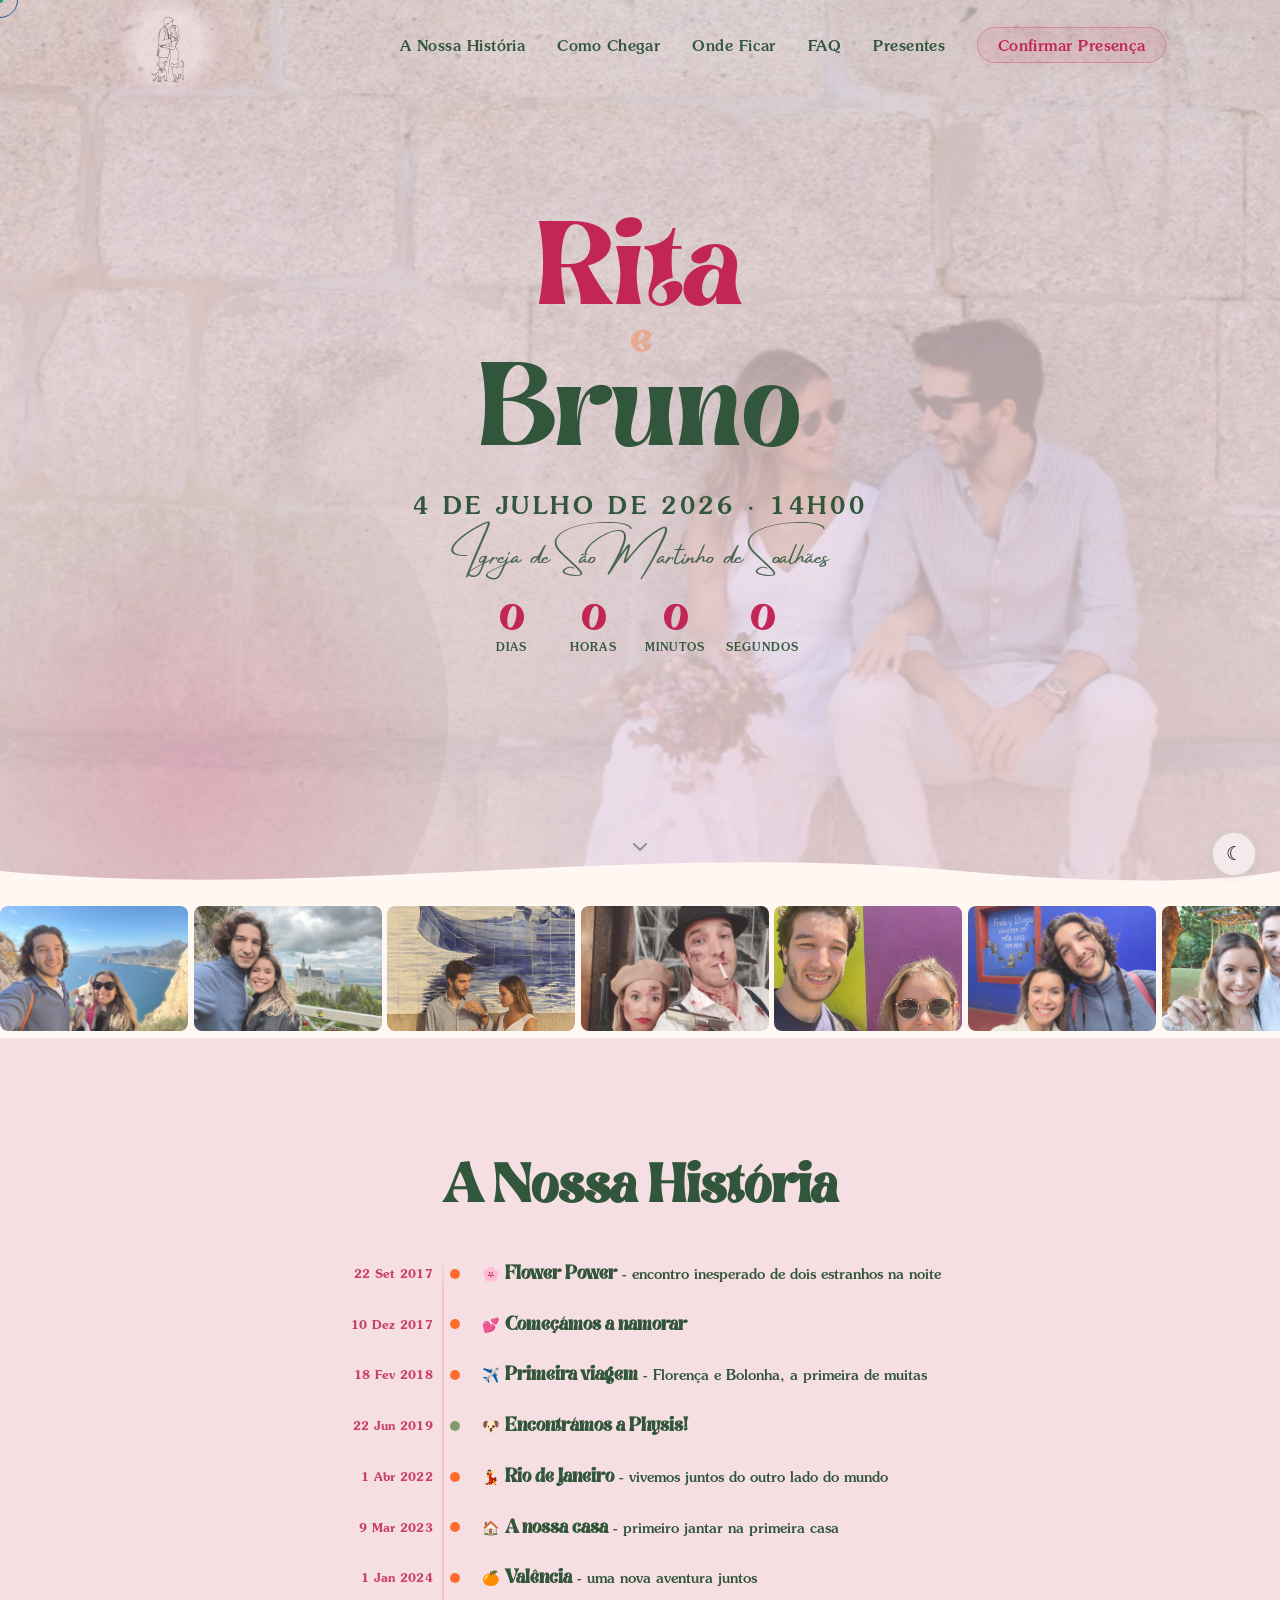
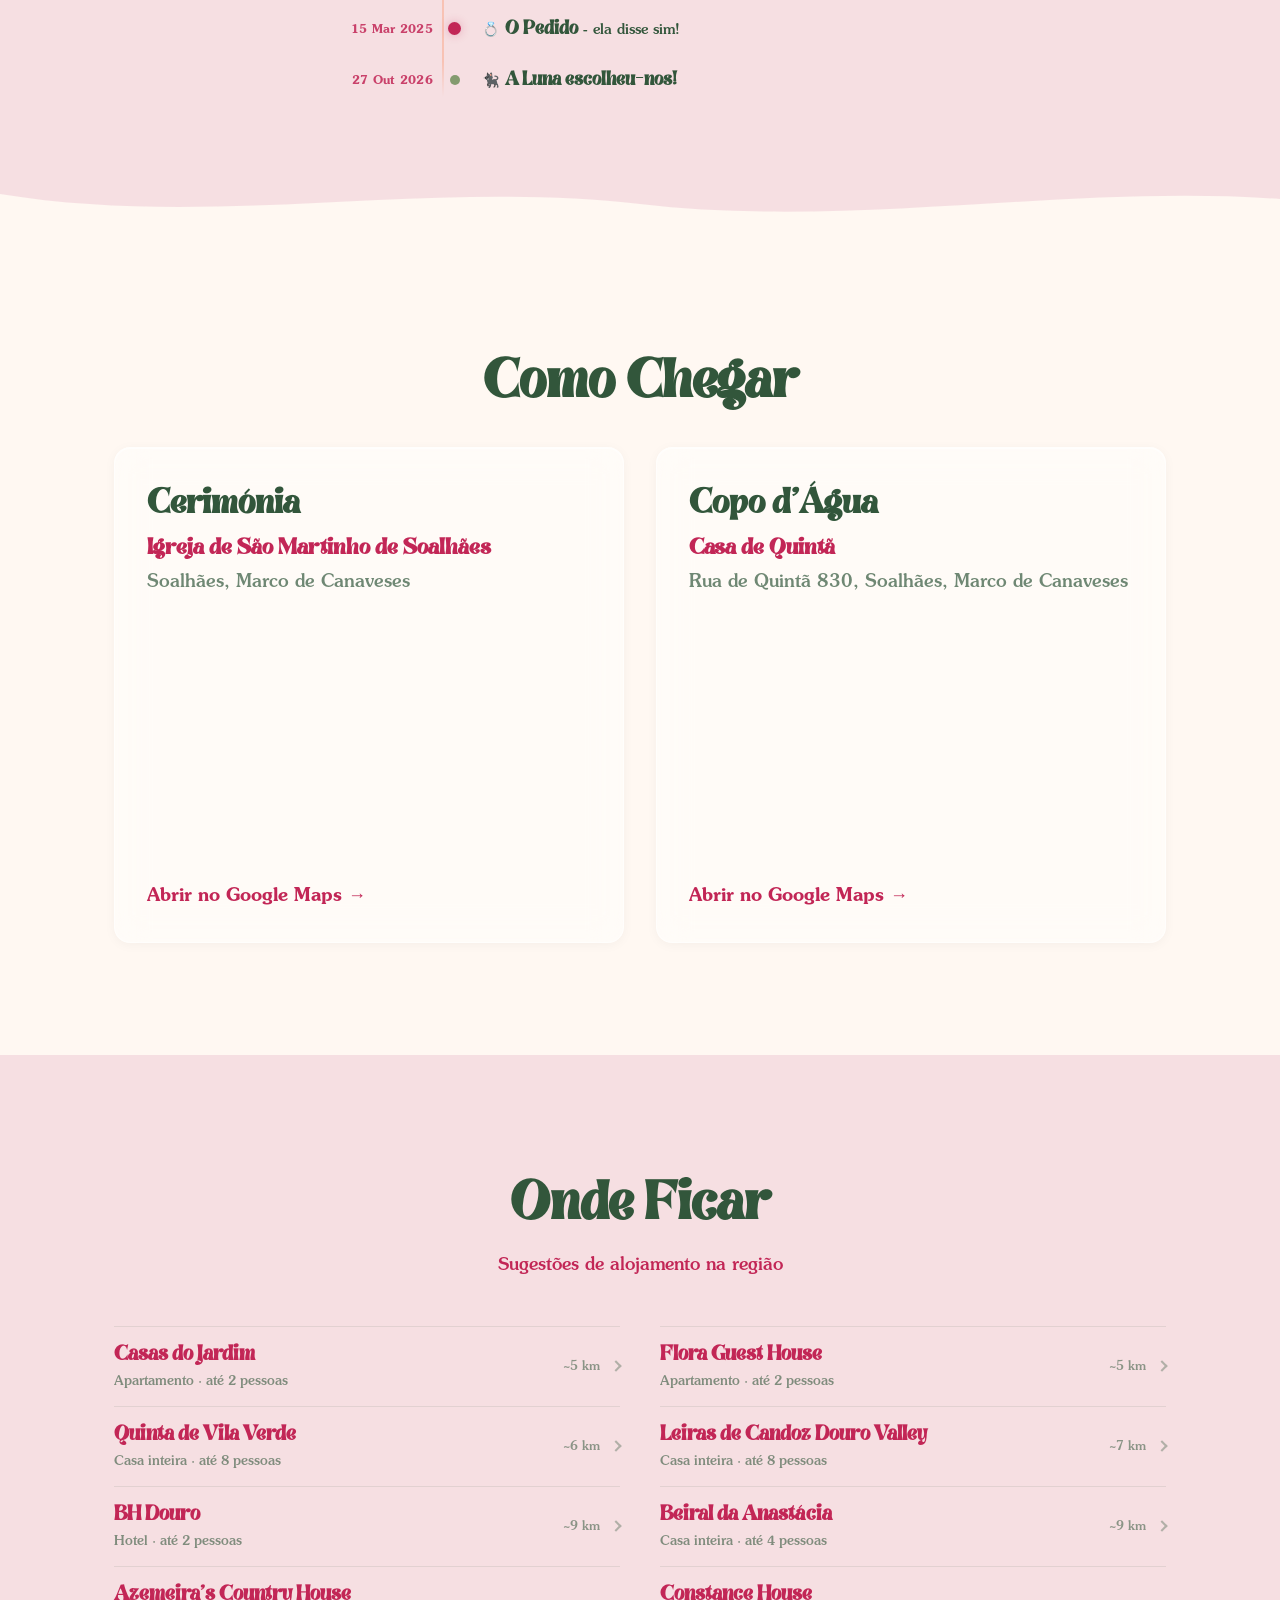
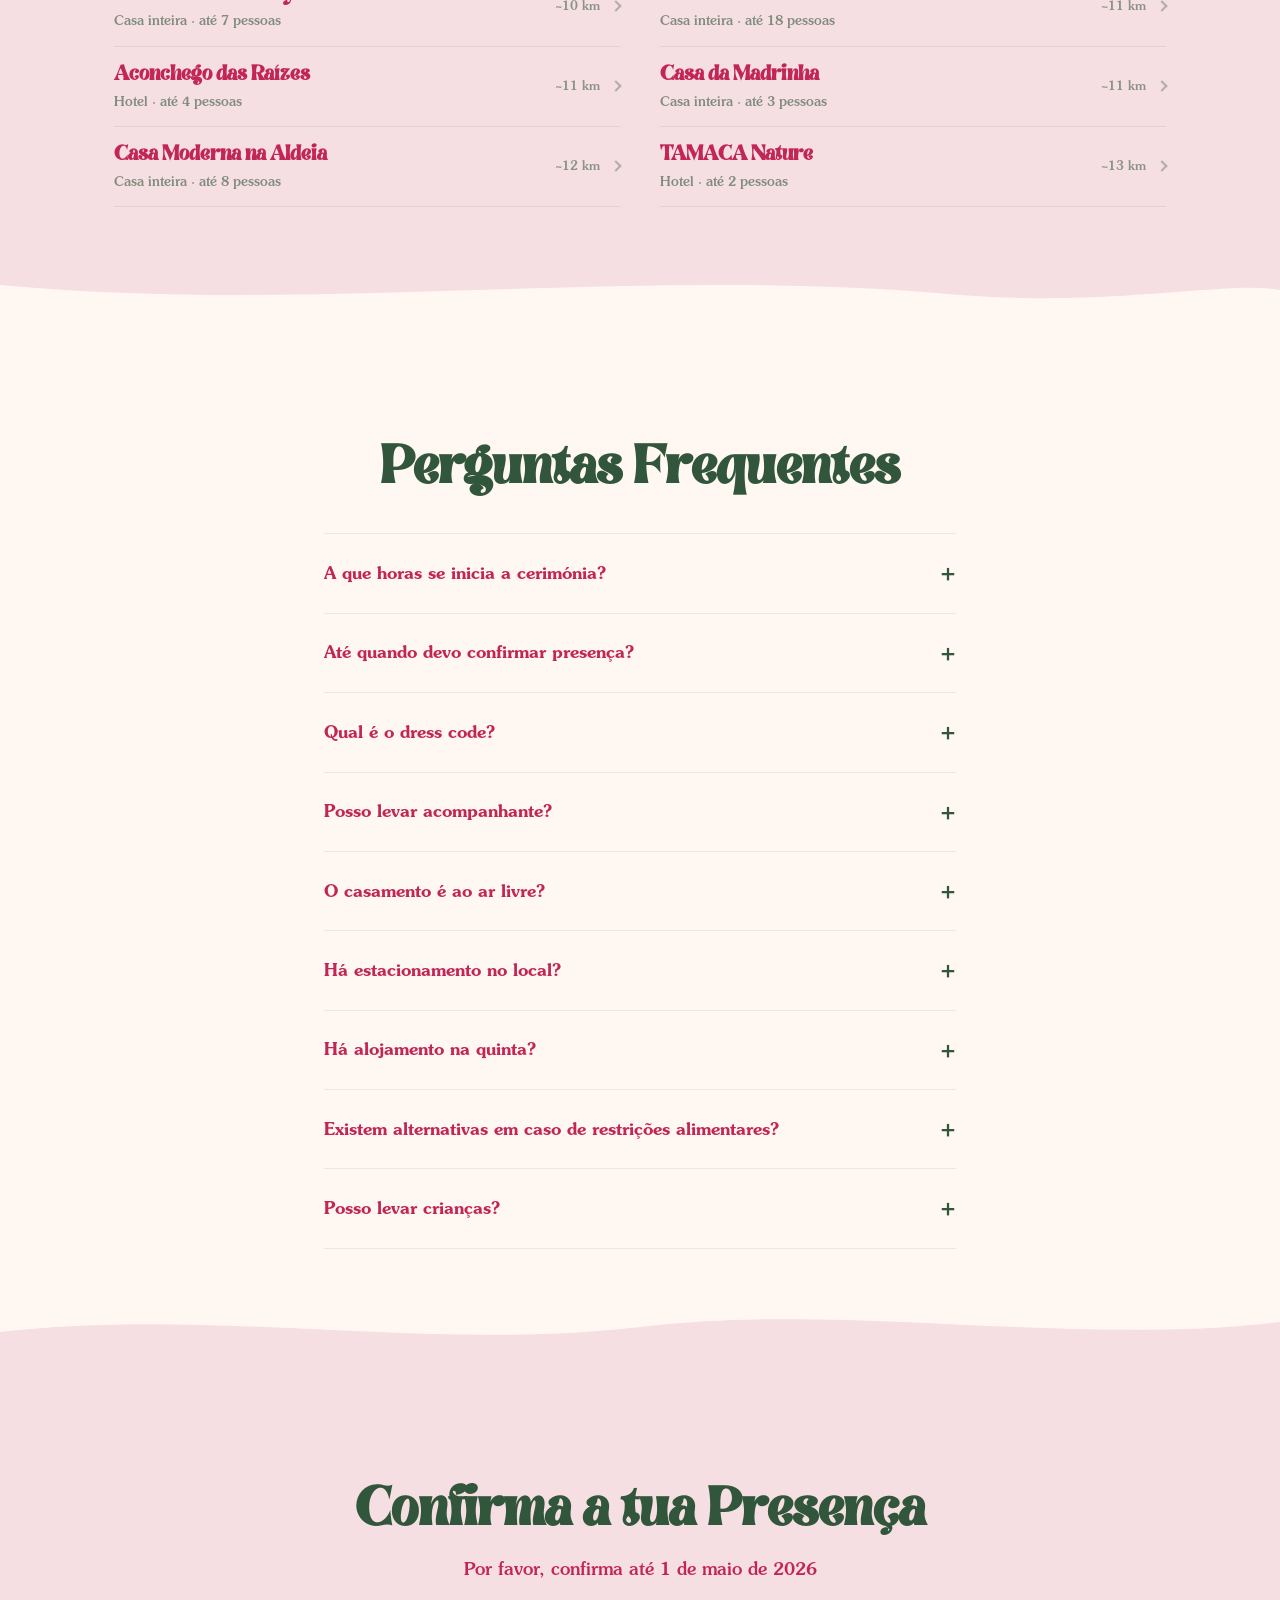
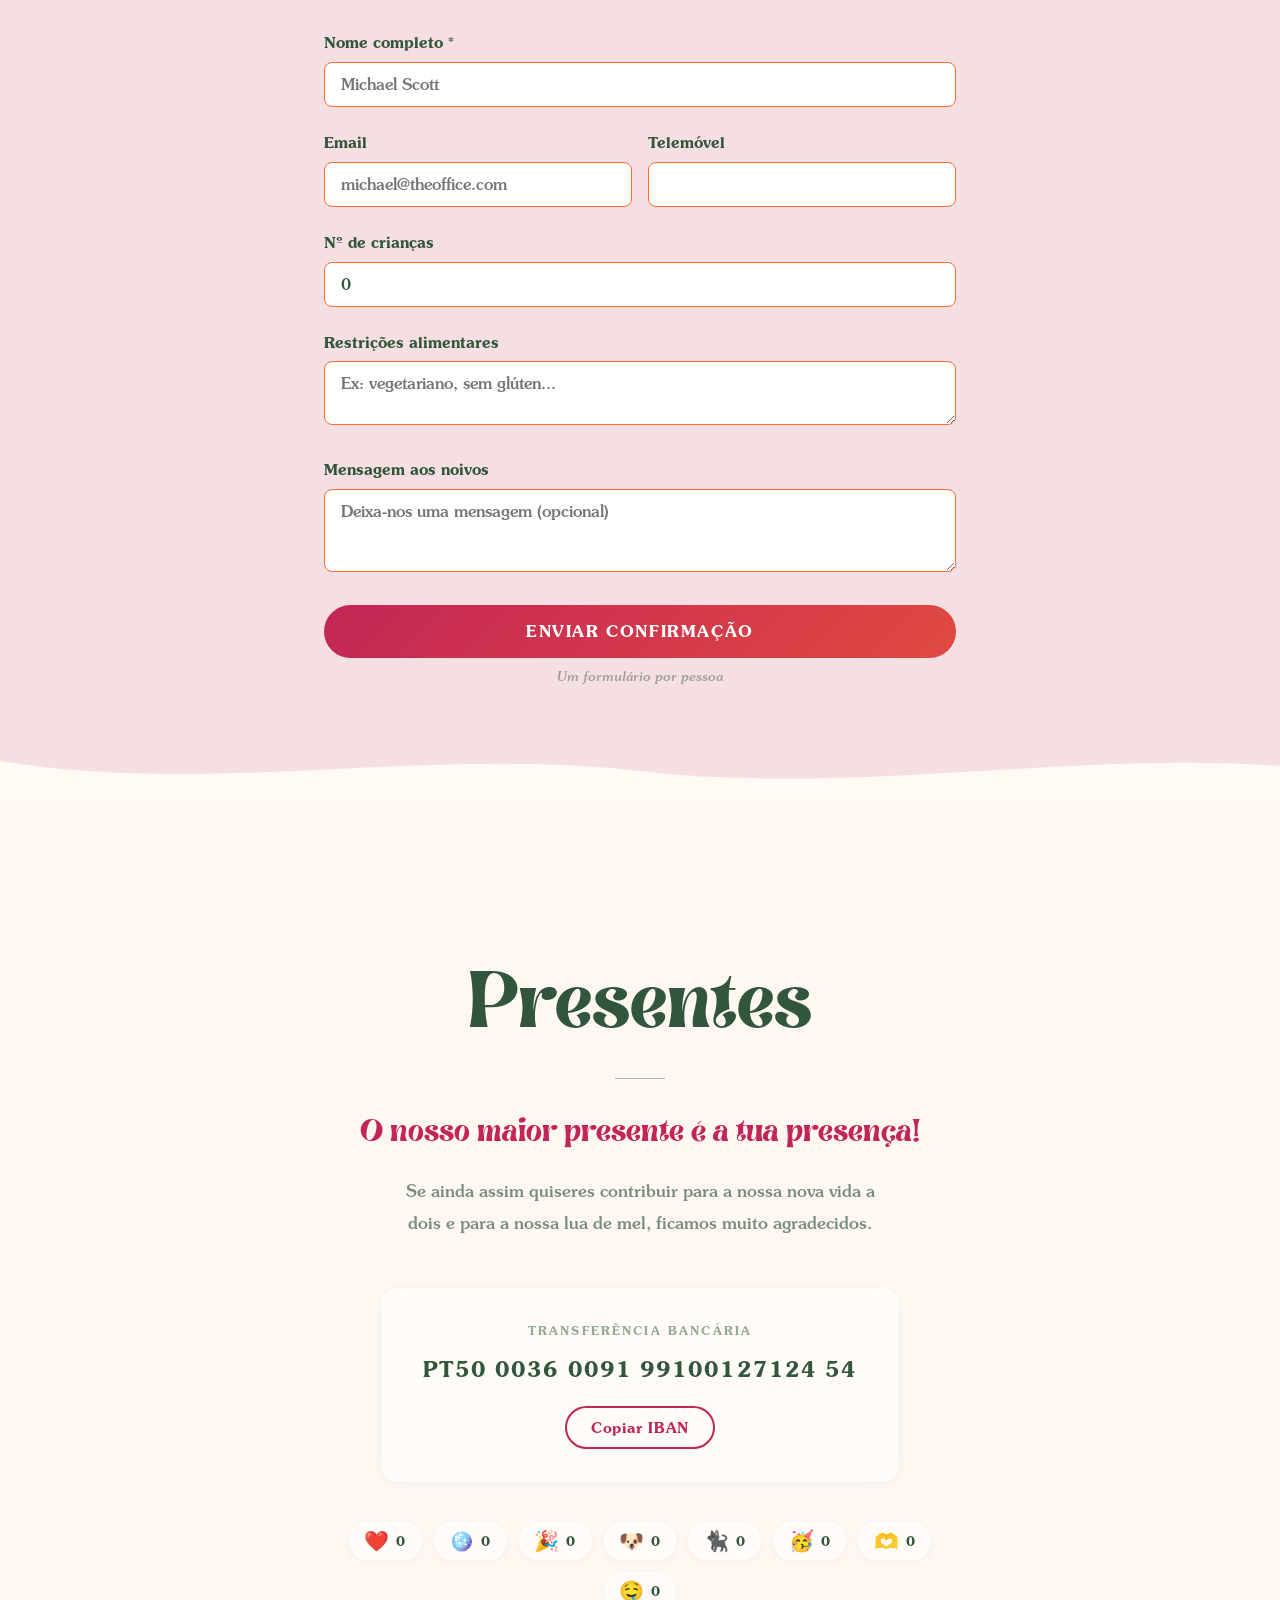
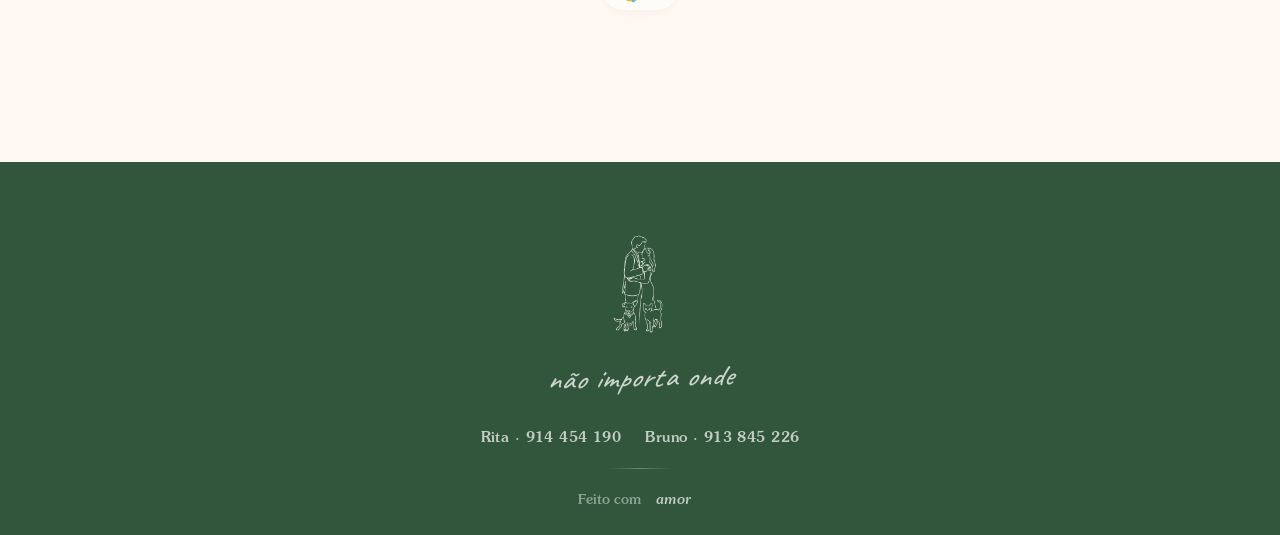
==== commit cfc27f9f: "f" ====
--- a/index.html
+++ b/index.html
@@ -283,13 +283,6 @@
             </span>
             <span class="hotel-row__distance">~5 km</span>
           </a>
-          <a href="https://www.booking.com/hotel/pt/flora-guest-house.html?checkin=2026-07-04&checkout=2026-07-05&group_adults=2&no_rooms=1&group_children=0" class="hotel-row" target="_blank" rel="noopener noreferrer">
-            <span class="hotel-row__info">
-              <span class="hotel-row__name">Flora Guest House</span>
-              <span class="hotel-row__type">Apartamento · até 4 pessoas</span>
-            </span>
-            <span class="hotel-row__distance">~6 km</span>
-          </a>
           <a href="https://www.booking.com/hotel/pt/quinta-de-vila-verde-paixao-ancestral-turismo-rural.html?checkin=2026-07-04&checkout=2026-07-05&group_adults=2&no_rooms=1&group_children=0" class="hotel-row" target="_blank" rel="noopener noreferrer">
             <span class="hotel-row__info">
               <span class="hotel-row__name">Quinta de Vila Verde</span>
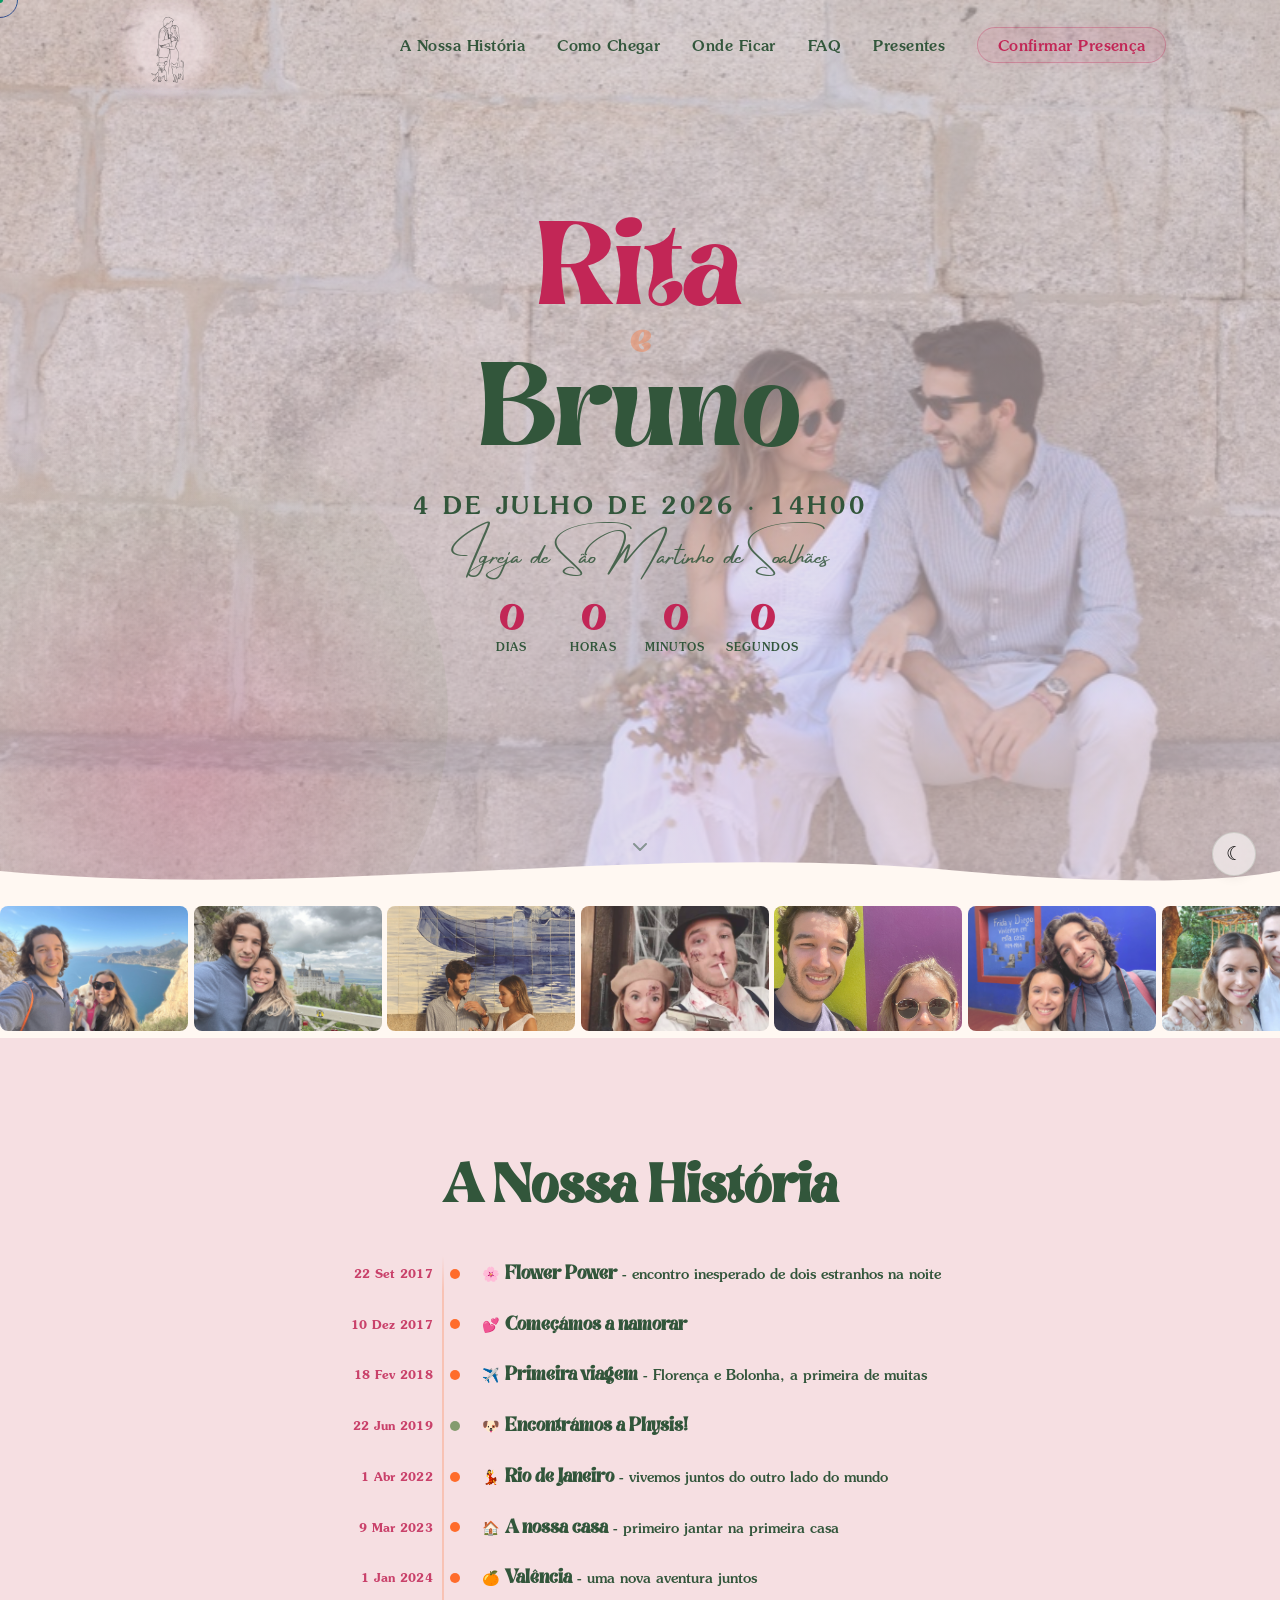
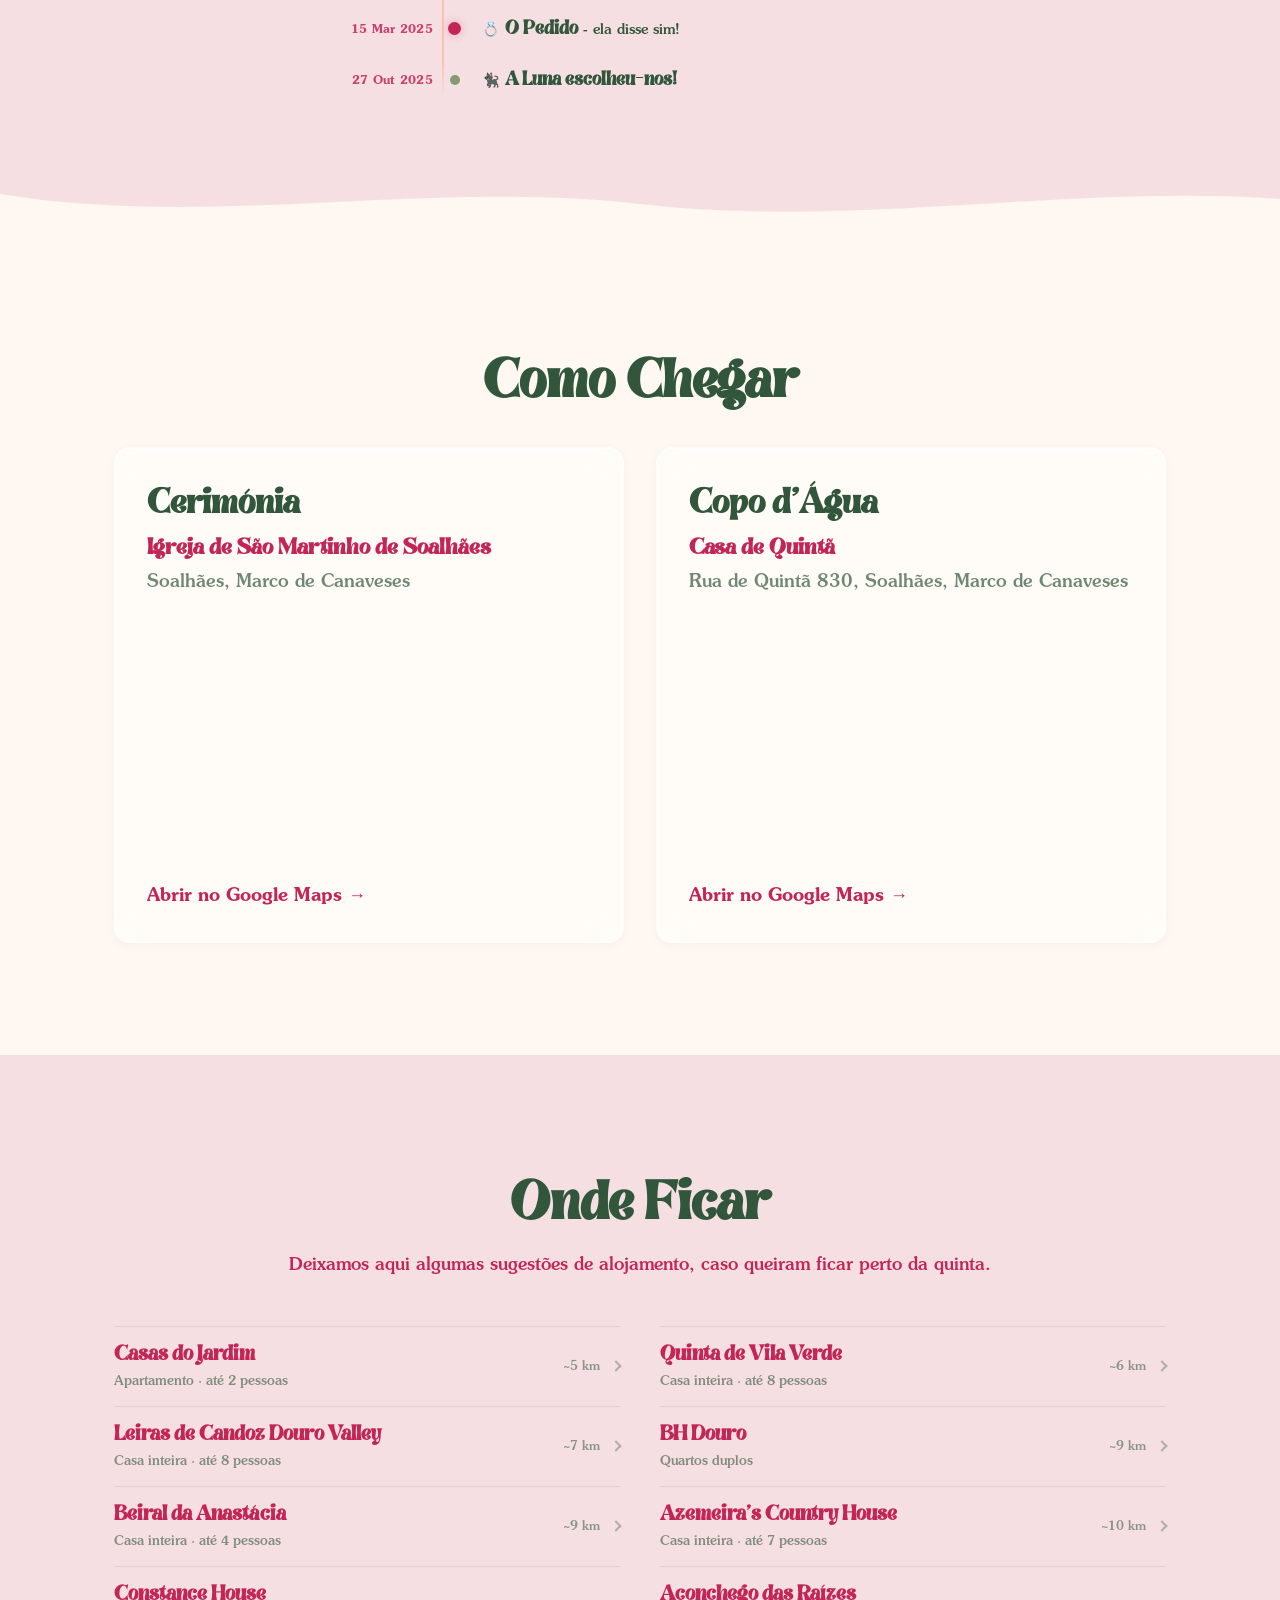
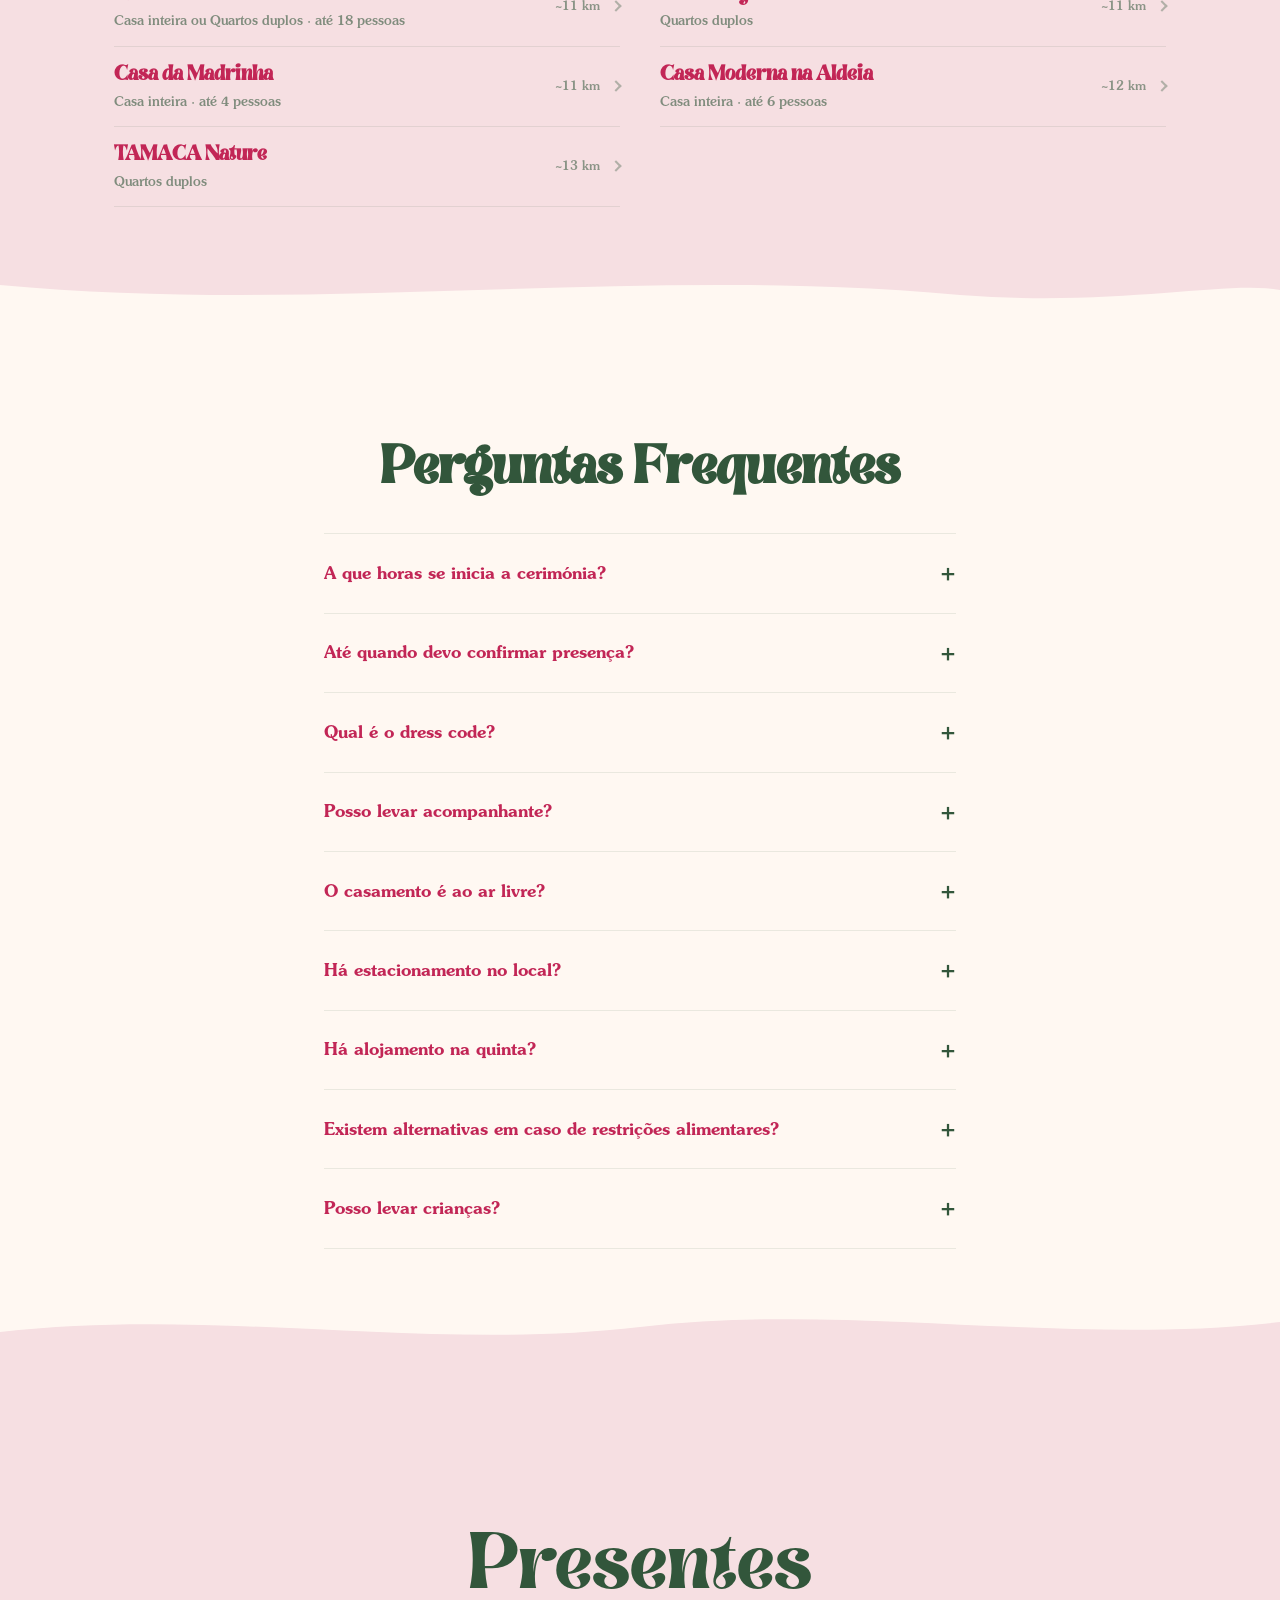
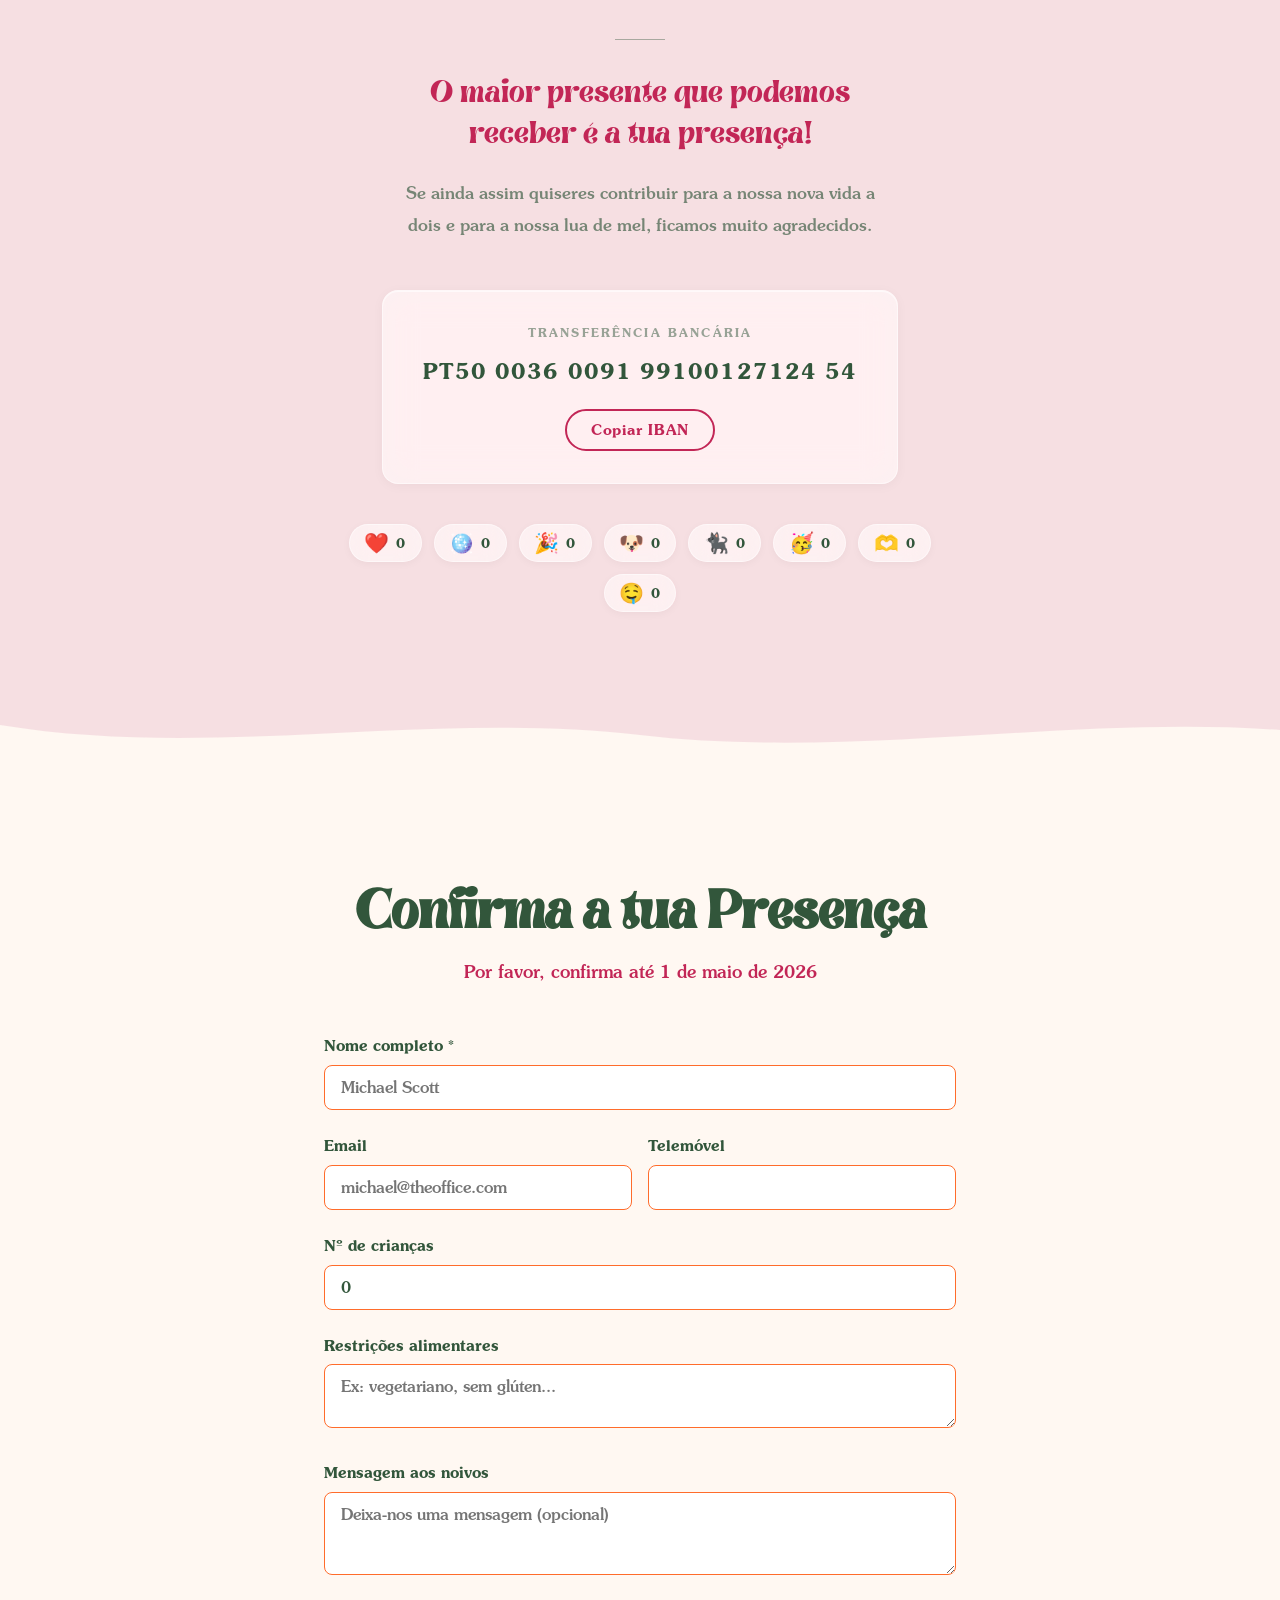
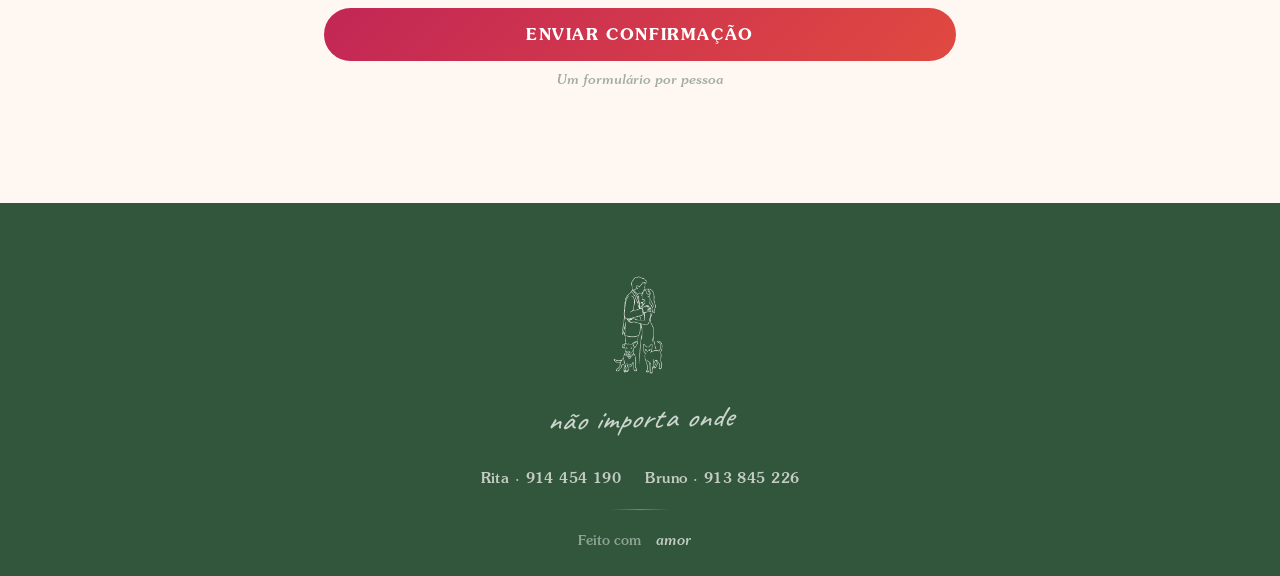
==== commit 72fece72: "osu" ====
--- a/index.html
+++ b/index.html
@@ -206,7 +206,7 @@
           <span class="tl__text">💍 <strong>O Pedido</strong> - ela disse sim!</span>
         </div>
         <div class="tl__row">
-          <span class="tl__date">27 Out 2026</span>
+          <span class="tl__date">27 Out 2025</span>
           <span class="tl__dot tl__dot--pet"></span>
           <span class="tl__text">🐈‍⬛ <strong>A Luna escolheu-nos!</strong></span>
         </div>
@@ -265,7 +265,7 @@
   <section class="section section--blush" id="onde-ficar">
     <div class="container">
       <h2 class="section__title fade-in">Onde Ficar</h2>
-      <p class="section__subtitle fade-in">Sugestões de alojamento na região</p>
+      <p class="section__subtitle fade-in">Deixamos aqui algumas sugestões de alojamento, caso queiram ficar perto da quinta.</p>
       <details class="hotels-spoiler fade-in">
         <summary class="hotels-spoiler__toggle">Ver sugestões de alojamento</summary>
         <div class="hotels-list">
@@ -276,13 +276,6 @@
             </span>
             <span class="hotel-row__distance">~5 km</span>
           </a>
-          <a href="https://www.booking.com/hotel/pt/flora-guest-house.html?checkin=2026-07-04&checkout=2026-07-05&group_adults=2&no_rooms=1&group_children=0" class="hotel-row" target="_blank" rel="noopener noreferrer">
-            <span class="hotel-row__info">
-              <span class="hotel-row__name">Flora Guest House</span>
-              <span class="hotel-row__type">Apartamento · até 2 pessoas</span>
-            </span>
-            <span class="hotel-row__distance">~5 km</span>
-          </a>
           <a href="https://www.booking.com/hotel/pt/quinta-de-vila-verde-paixao-ancestral-turismo-rural.html?checkin=2026-07-04&checkout=2026-07-05&group_adults=2&no_rooms=1&group_children=0" class="hotel-row" target="_blank" rel="noopener noreferrer">
             <span class="hotel-row__info">
               <span class="hotel-row__name">Quinta de Vila Verde</span>
@@ -300,7 +293,7 @@
           <a href="https://www.booking.com/hotel/pt/bhdouro.html?checkin=2026-07-04&checkout=2026-07-05&group_adults=2&no_rooms=1&group_children=0" class="hotel-row" target="_blank" rel="noopener noreferrer">
             <span class="hotel-row__info">
               <span class="hotel-row__name">BH Douro</span>
-              <span class="hotel-row__type">Hotel · até 2 pessoas</span>
+              <span class="hotel-row__type">Quartos duplos</span>
             </span>
             <span class="hotel-row__distance">~9 km</span>
           </a>
@@ -321,35 +314,35 @@
           <a href="https://www.booking.com/hotel/pt/constance-house.html?checkin=2026-07-04&checkout=2026-07-05&group_adults=2&no_rooms=1&group_children=0" class="hotel-row" target="_blank" rel="noopener noreferrer">
             <span class="hotel-row__info">
               <span class="hotel-row__name">Constance House</span>
-              <span class="hotel-row__type">Casa inteira · até 18 pessoas</span>
+              <span class="hotel-row__type">Casa inteira ou Quartos duplos · até 18 pessoas</span>
             </span>
             <span class="hotel-row__distance">~11 km</span>
           </a>
           <a href="https://www.booking.com/hotel/pt/o-aconchego-das-raizes.html?checkin=2026-07-04&checkout=2026-07-05&group_adults=2&no_rooms=1&group_children=0" class="hotel-row" target="_blank" rel="noopener noreferrer">
             <span class="hotel-row__info">
               <span class="hotel-row__name">Aconchego das Raízes</span>
-              <span class="hotel-row__type">Hotel · até 4 pessoas</span>
+              <span class="hotel-row__type">Quartos duplos</span>
             </span>
             <span class="hotel-row__distance">~11 km</span>
           </a>
           <a href="https://www.booking.com/hotel/pt/casa-da-madrinha-um-regalo-a-35-min-do-porto.html?checkin=2026-07-04&checkout=2026-07-05&group_adults=2&no_rooms=1&group_children=0" class="hotel-row" target="_blank" rel="noopener noreferrer">
             <span class="hotel-row__info">
               <span class="hotel-row__name">Casa da Madrinha</span>
-              <span class="hotel-row__type">Casa inteira · até 3 pessoas</span>
+              <span class="hotel-row__type">Casa inteira · até 4 pessoas</span>
             </span>
             <span class="hotel-row__distance">~11 km</span>
           </a>
           <a href="https://www.booking.com/hotel/pt/casa-moderna-na-aldeia.html?checkin=2026-07-04&checkout=2026-07-05&group_adults=2&no_rooms=1&group_children=0" class="hotel-row" target="_blank" rel="noopener noreferrer">
             <span class="hotel-row__info">
               <span class="hotel-row__name">Casa Moderna na Aldeia</span>
-              <span class="hotel-row__type">Casa inteira · até 8 pessoas</span>
+              <span class="hotel-row__type">Casa inteira · até 6 pessoas</span>
             </span>
             <span class="hotel-row__distance">~12 km</span>
           </a>
           <a href="https://www.booking.com/hotel/pt/tamaca-nature.html?checkin=2026-07-04&checkout=2026-07-05&group_adults=2&no_rooms=1&group_children=0" class="hotel-row" target="_blank" rel="noopener noreferrer">
             <span class="hotel-row__info">
               <span class="hotel-row__name">TAMACA Nature</span>
-              <span class="hotel-row__type">Hotel · até 2 pessoas</span>
+              <span class="hotel-row__type">Quartos duplos</span>
             </span>
             <span class="hotel-row__distance">~13 km</span>
           </a>
@@ -423,66 +416,20 @@
         </details>
       </div>
     </div>
-    <!-- Wave: FAQ → RSVP -->
+    <!-- Wave: FAQ → Presentes -->
     <div class="section-divider" aria-hidden="true">
       <svg viewBox="0 0 1440 60" preserveAspectRatio="none"><path d="M0,30 C240,5 480,50 720,25 C960,0 1200,45 1440,20 L1440,60 L0,60Z" fill="#f6dfe2"/></svg>
     </div>
   </section>
 
-  <!-- ===== RSVP ===== -->
-  <section class="section section--blush" id="rsvp">
-    <div class="container container--narrow">
-      <h2 class="section__title fade-in">Confirma a tua Presença</h2>
-      <p class="section__subtitle fade-in">Por favor, confirma até 1 de maio de 2026</p>
-      <form class="rsvp-form fade-in" id="rsvp-form" novalidate>
-        <div class="form-group">
-          <label for="rsvp-name">Nome completo *</label>
-          <input type="text" id="rsvp-name" name="nome" required autocomplete="name" placeholder="Michael Scott">
-        </div>
-        <div class="form-row">
-          <div class="form-group">
-            <label for="rsvp-email">Email</label>
-            <input type="email" id="rsvp-email" name="email" autocomplete="email" placeholder="michael@theoffice.com">
-          </div>
-          <div class="form-group">
-            <label for="rsvp-phone">Telemóvel</label>
-            <input type="tel" id="rsvp-phone" name="telemovel" autocomplete="tel" inputmode="tel">
-          </div>
-        </div>
-        <div class="form-group">
-          <label for="rsvp-children">Nº de crianças</label>
-          <input type="number" id="rsvp-children" name="criancas" min="0" value="0">
-        </div>
-        <div class="form-group">
-          <label for="rsvp-dietary">Restrições alimentares</label>
-          <textarea id="rsvp-dietary" name="restricoes" rows="2" placeholder="Ex: vegetariano, sem glúten..."></textarea>
-        </div>
-        <div class="form-group">
-          <label for="rsvp-message">Mensagem aos noivos</label>
-          <textarea id="rsvp-message" name="mensagem" rows="3" placeholder="Deixa-nos uma mensagem (opcional)"></textarea>
-        </div>
-        <button type="submit" class="rsvp-form__submit" id="rsvp-submit">
-          <span class="rsvp-form__submit-text">Enviar Confirmação</span>
-          <span class="rsvp-form__submit-loading" hidden>A enviar...</span>
-        </button>
-        <p class="form-hint form-hint--below">Um formulário por pessoa</p>
-        <div class="rsvp-form__feedback" id="rsvp-feedback" hidden></div>
-      </form>
-    </div>
-    <!-- Wave: rsvp → presentes -->
-    <div class="section-divider" aria-hidden="true">
-      <svg viewBox="0 0 1440 60" preserveAspectRatio="none"><path d="M0,20 C240,55 480,5 720,30 C960,55 1200,10 1440,25 L1440,60 L0,60Z" fill="#FFFAF3"/></svg>
-    </div>
-  </section>
-
   <!-- ===== LISTA DE PRESENTES ===== -->
-  <section class="section section--cream" id="presentes">
+  <section class="section section--blush" id="presentes">
     <div class="container container--narrow">
       <div class="presentes fade-in">
         <p class="presentes__heading">Presentes</p>
         <div class="presentes__line"></div>
         <p class="presentes__message">
-          O nosso maior presente é a tua presença!
+          O maior presente que podemos receber é a tua presença!
         </p>
         <p class="presentes__sub">
           Se ainda assim quiseres contribuir para a nossa nova vida a dois
@@ -528,6 +475,52 @@
           </button>
         </div>
       </div>
+    </div>
+    <!-- Wave: presentes → RSVP -->
+    <div class="section-divider" aria-hidden="true">
+      <svg viewBox="0 0 1440 60" preserveAspectRatio="none"><path d="M0,20 C240,55 480,5 720,30 C960,55 1200,10 1440,25 L1440,60 L0,60Z" fill="#FFF8F2"/></svg>
+    </div>
+  </section>
+
+  <!-- ===== RSVP ===== -->
+  <section class="section section--cream" id="rsvp">
+    <div class="container container--narrow">
+      <h2 class="section__title fade-in">Confirma a tua Presença</h2>
+      <p class="section__subtitle fade-in">Por favor, confirma até 1 de maio de 2026</p>
+      <form class="rsvp-form fade-in" id="rsvp-form" novalidate>
+        <div class="form-group">
+          <label for="rsvp-name">Nome completo *</label>
+          <input type="text" id="rsvp-name" name="nome" required autocomplete="name" placeholder="Michael Scott">
+        </div>
+        <div class="form-row">
+          <div class="form-group">
+            <label for="rsvp-email">Email</label>
+            <input type="email" id="rsvp-email" name="email" autocomplete="email" placeholder="michael@theoffice.com">
+          </div>
+          <div class="form-group">
+            <label for="rsvp-phone">Telemóvel</label>
+            <input type="tel" id="rsvp-phone" name="telemovel" autocomplete="tel" inputmode="tel">
+          </div>
+        </div>
+        <div class="form-group">
+          <label for="rsvp-children">Nº de crianças</label>
+          <input type="number" id="rsvp-children" name="criancas" min="0" value="0">
+        </div>
+        <div class="form-group">
+          <label for="rsvp-dietary">Restrições alimentares</label>
+          <textarea id="rsvp-dietary" name="restricoes" rows="2" placeholder="Ex: vegetariano, sem glúten..."></textarea>
+        </div>
+        <div class="form-group">
+          <label for="rsvp-message">Mensagem aos noivos</label>
+          <textarea id="rsvp-message" name="mensagem" rows="3" placeholder="Deixa-nos uma mensagem (opcional)"></textarea>
+        </div>
+        <button type="submit" class="rsvp-form__submit" id="rsvp-submit">
+          <span class="rsvp-form__submit-text">Enviar Confirmação</span>
+          <span class="rsvp-form__submit-loading" hidden>A enviar...</span>
+        </button>
+        <p class="form-hint form-hint--below">Um formulário por pessoa</p>
+        <div class="rsvp-form__feedback" id="rsvp-feedback" hidden></div>
+      </form>
     </div>
   </section>
 
--- a/css/styles.css
+++ b/css/styles.css
@@ -453,6 +453,12 @@
 
 .navbar__hamburger.is-open span:nth-child(3) {
   transform: translateY(-7px) rotate(-45deg);
+}
+
+/* Kill backdrop-filter when menu is open — prevents containing block issue */
+.navbar.is-menu-open {
+  backdrop-filter: none !important;
+  -webkit-backdrop-filter: none !important;
 }
 
 /* Mobile overlay */
@@ -541,9 +547,9 @@
   inset: 0;
   background: linear-gradient(
     180deg,
-    rgba(246, 223, 226, 0.55) 0%,
-    rgba(246, 223, 226, 0.7) 40%,
-    rgba(246, 223, 226, 0.85) 100%
+    rgba(246, 223, 226, 0.4) 0%,
+    rgba(246, 223, 226, 0.5) 40%,
+    rgba(246, 223, 226, 0.65) 100%
   );
   z-index: 1;
 }
@@ -559,7 +565,7 @@
 
 @keyframes heroGlow {
   0% { transform: scale(1) translate(0, 0); opacity: 0.7; }
-  100% { transform: scale(1.15) translate(3%, 3%); opacity: 1; }
+  100% { transform: scale(1.15) translate(5%, 5%); opacity: 1; }
 }
 
 .hero__content {
@@ -1490,7 +1496,7 @@
   color: var(--color-forest);
   opacity: 0.65;
   margin-bottom: 3rem;
-  max-width: 480px;
+  max-width: 550px;
   margin-left: auto;
   margin-right: auto;
   text-wrap: balance;
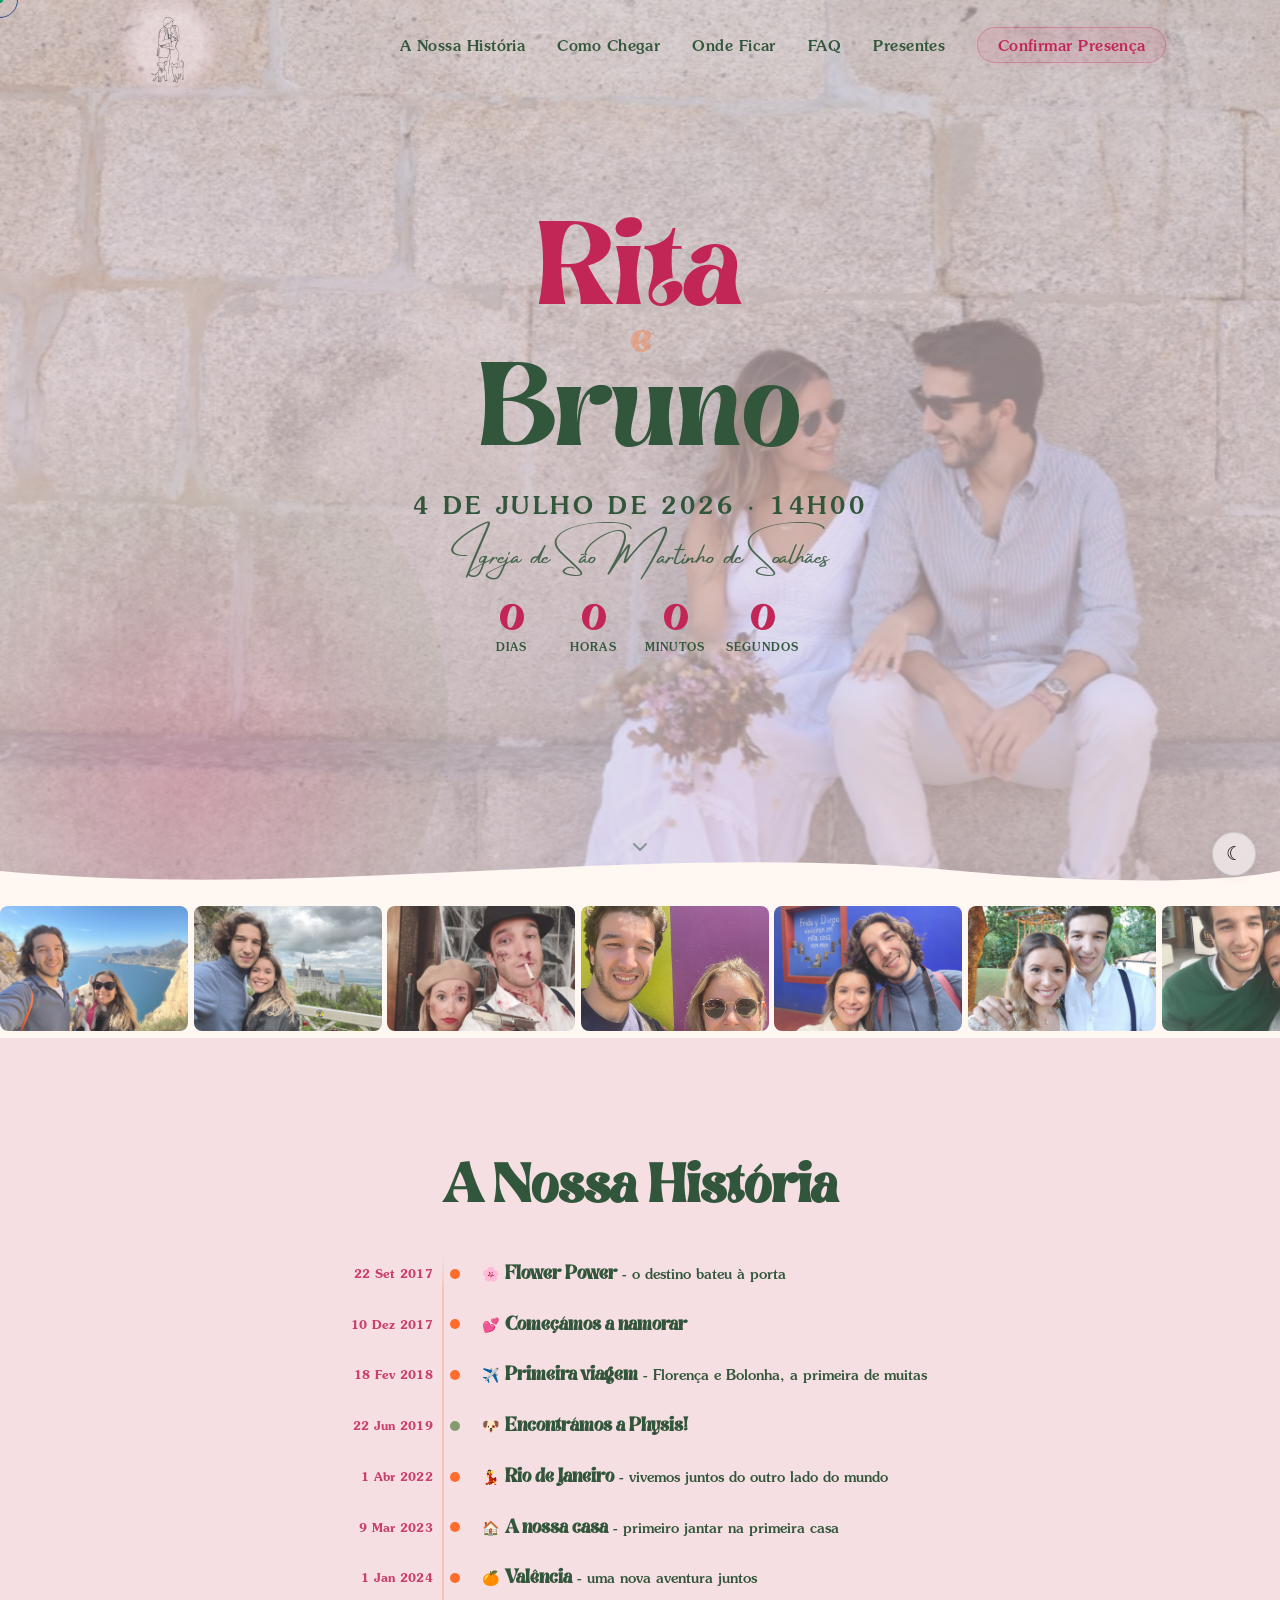
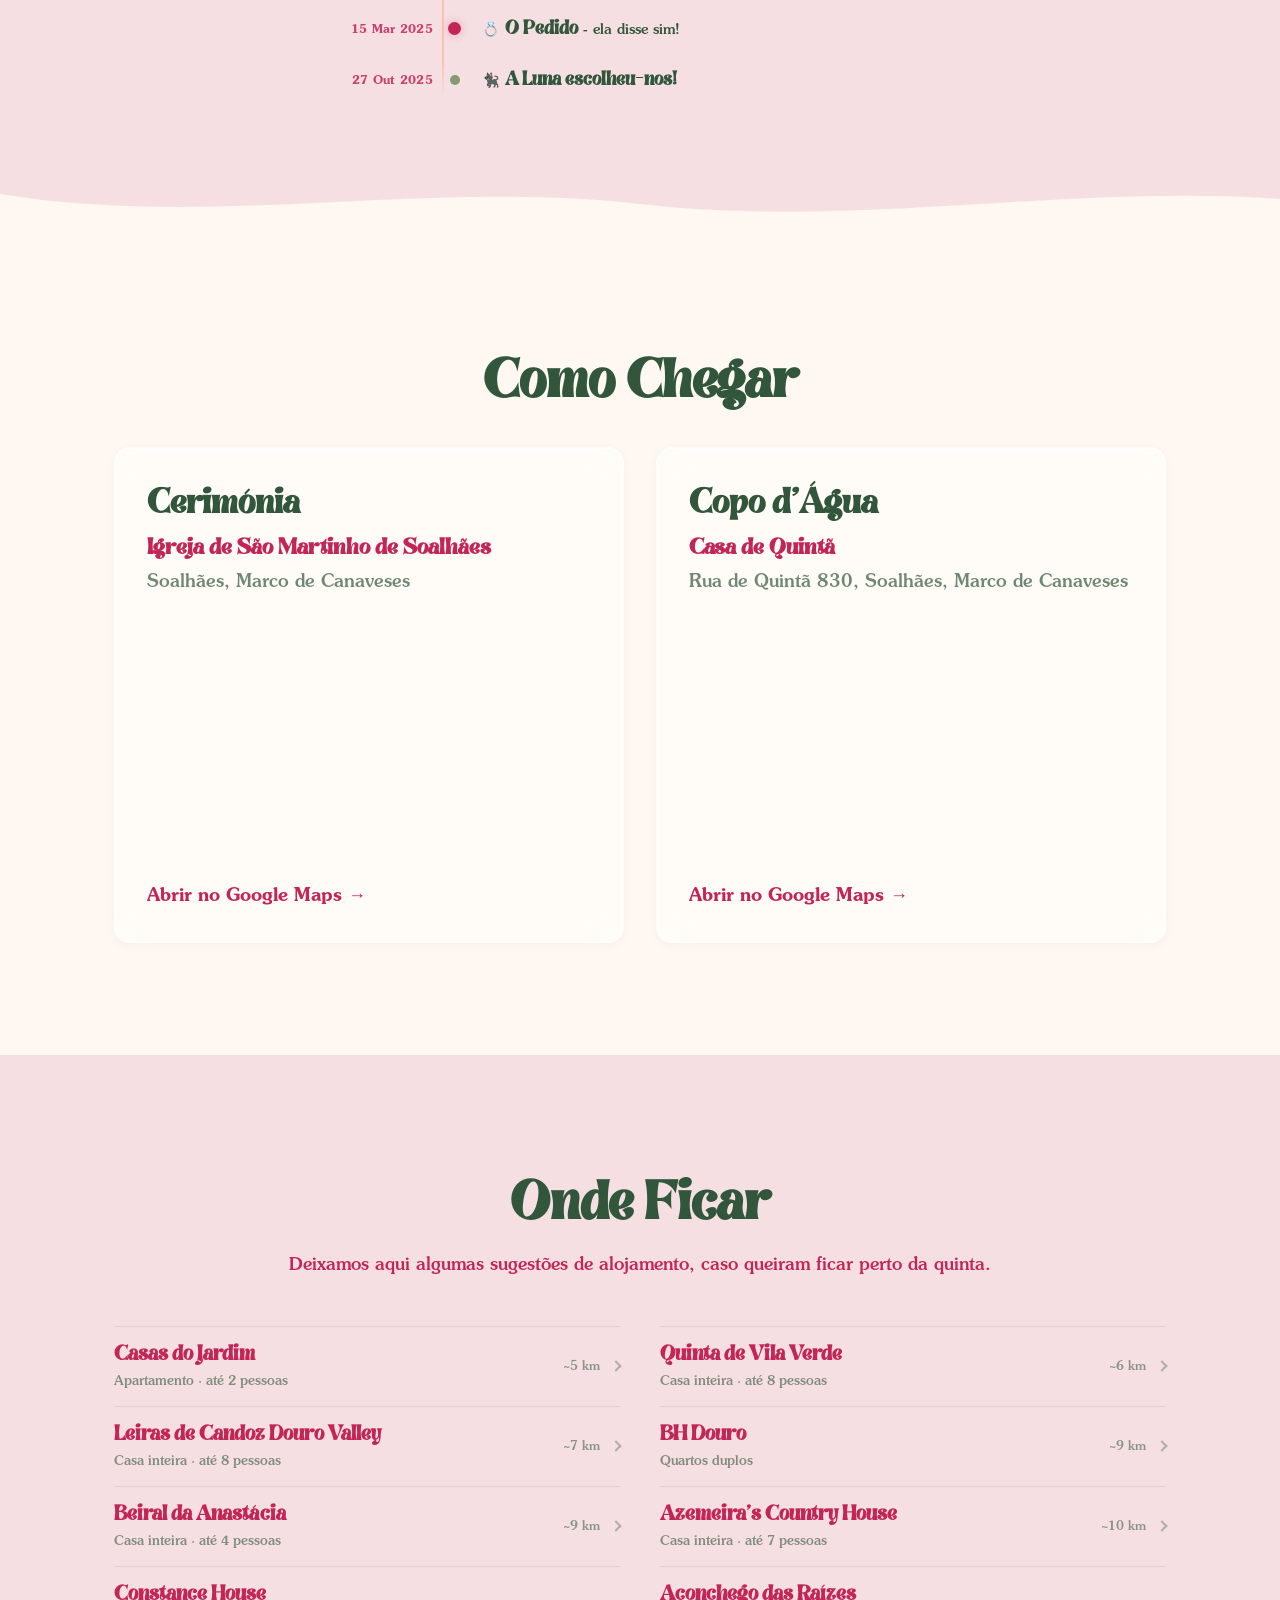
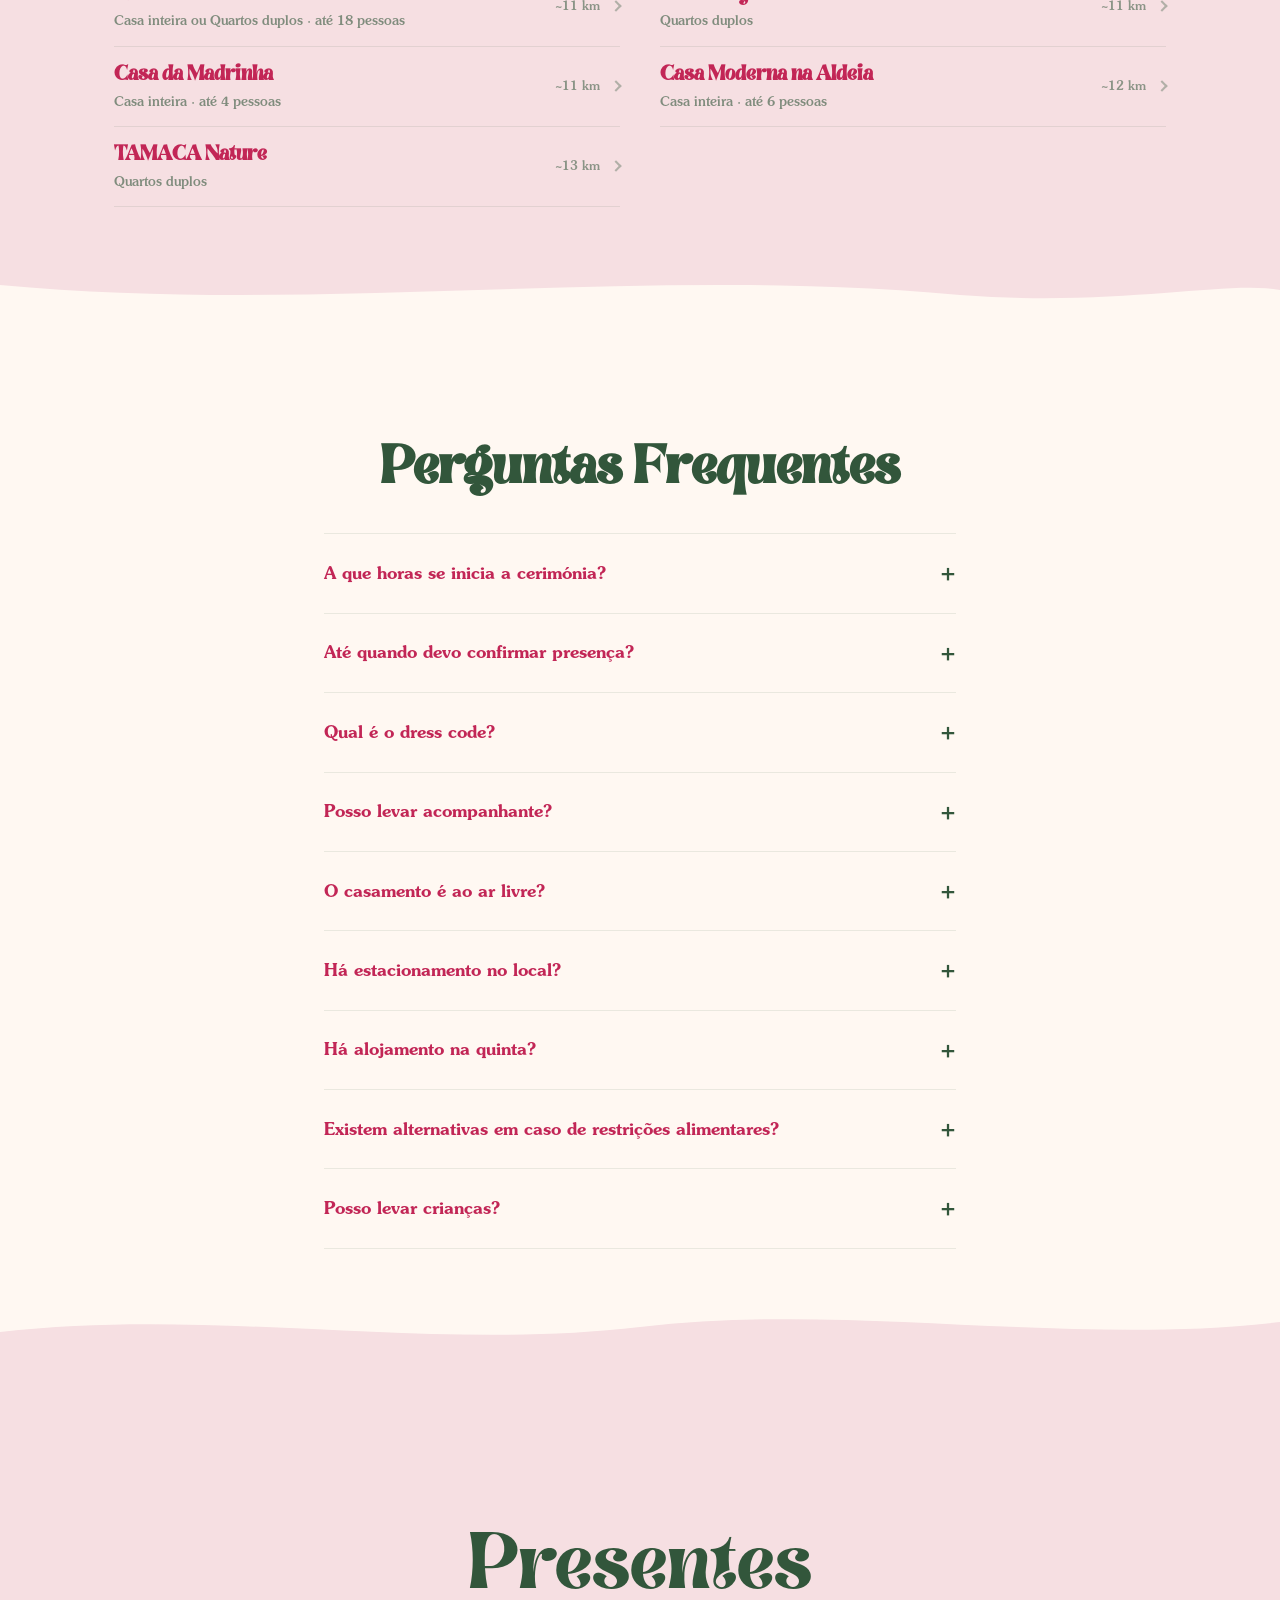
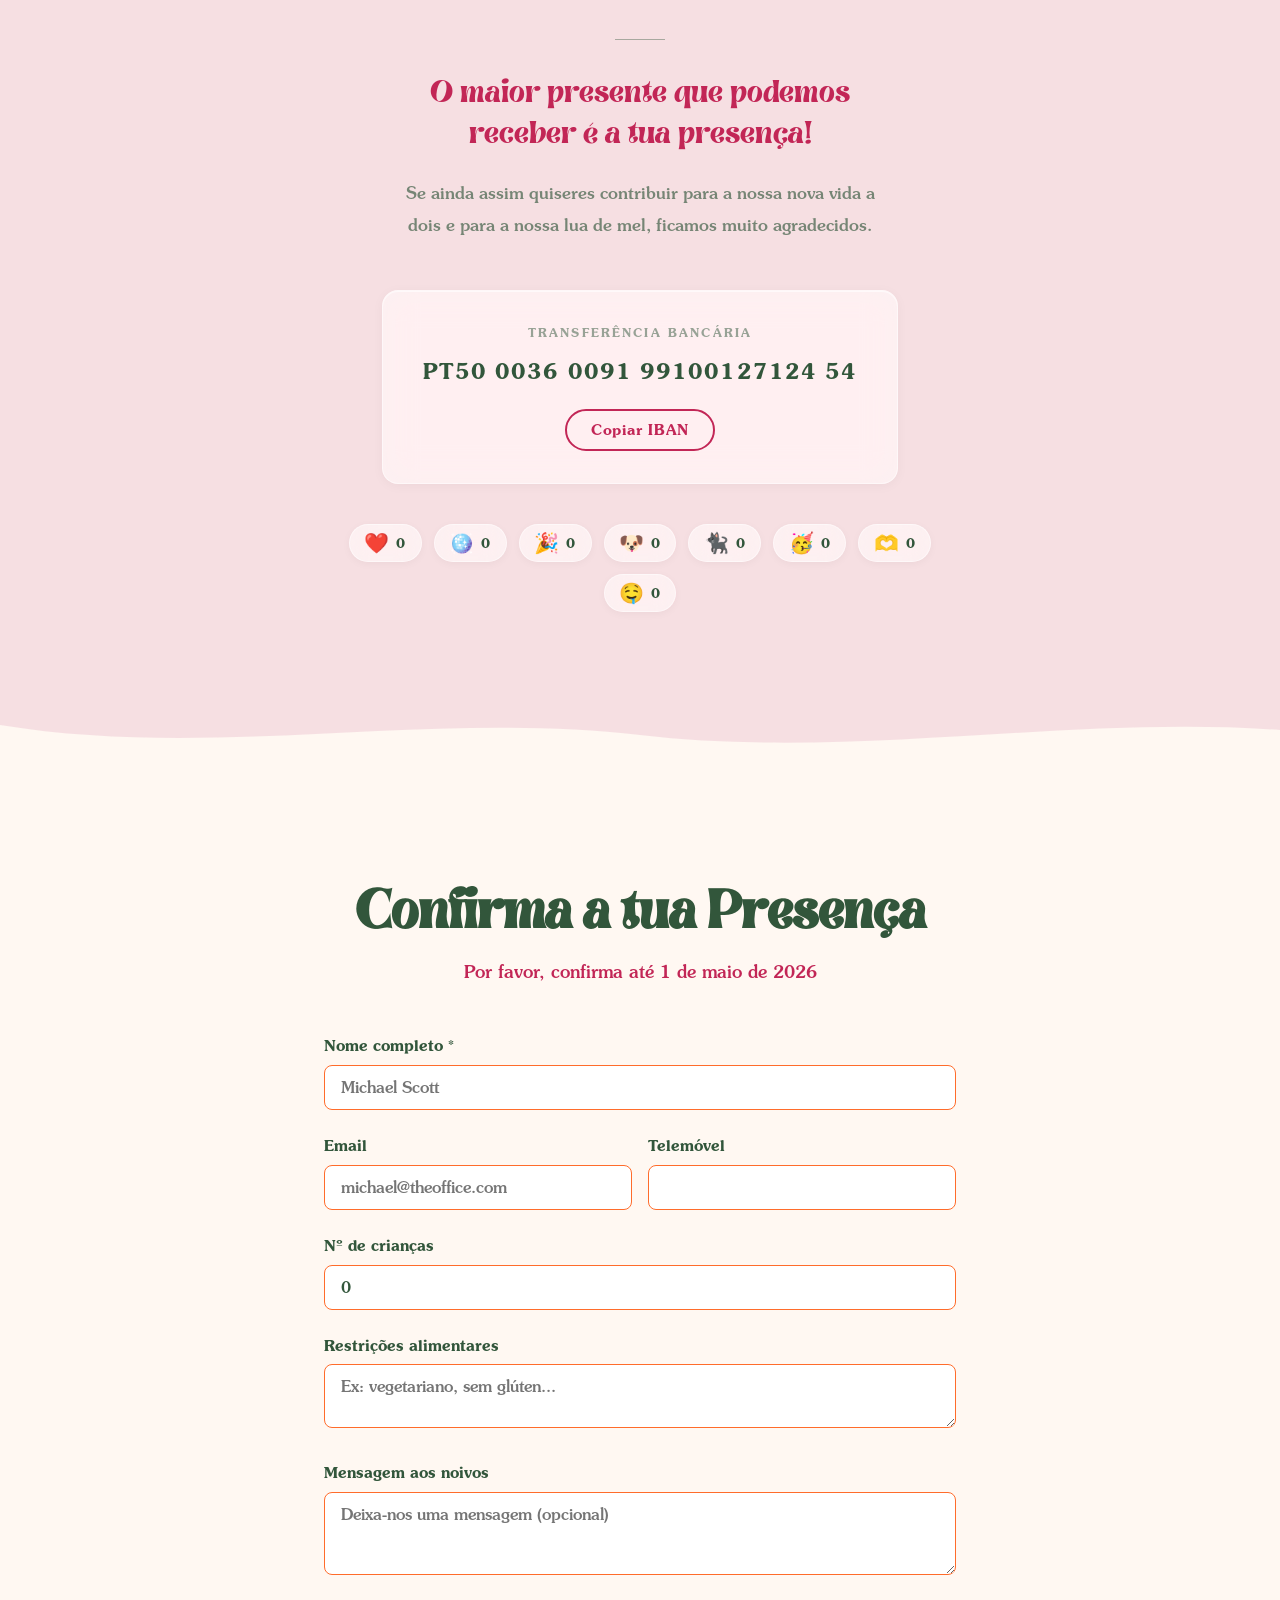
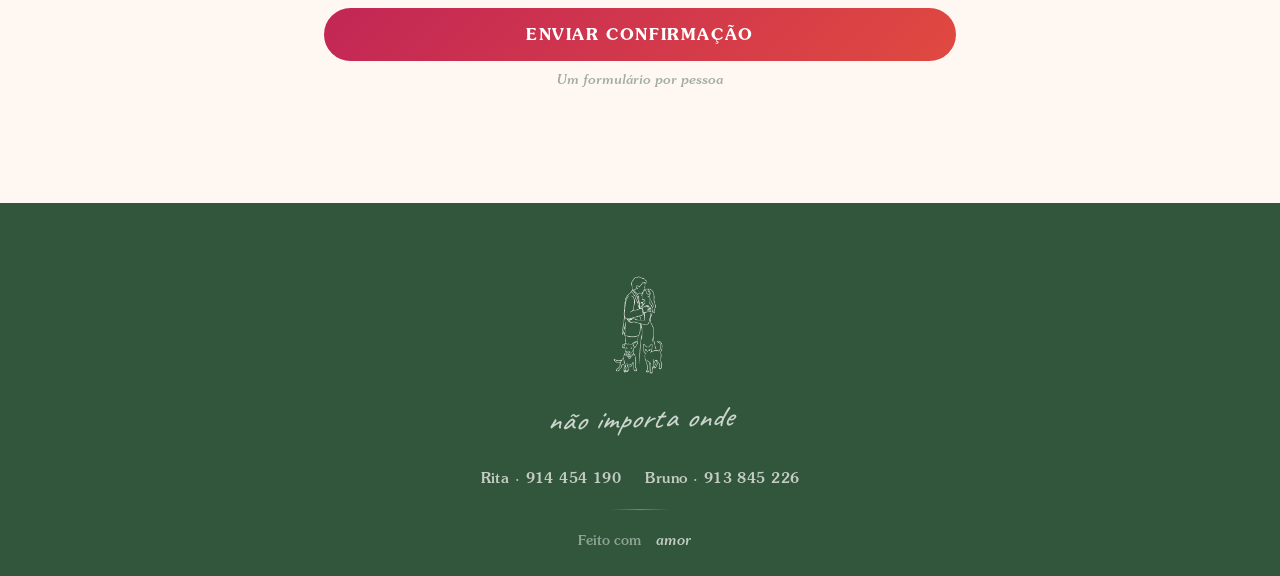
==== commit efb86878: "gogogo" ====
--- a/index.html
+++ b/index.html
@@ -108,7 +108,6 @@
     <div class="marquee__track">
       <img src="assets/fotos/fotos/IMG_8631.JPG" alt="Rita & Bruno" class="marquee__img" loading="lazy" decoding="async">
       <img src="assets/fotos/fotos/84C0EEE4-F9B9-49A1-882B-E844A3276AB2.JPG" alt="Rita & Bruno" class="marquee__img" loading="lazy" decoding="async">
-      <img src="assets/fotos/fotos/1R1A9712.JPG" alt="Rita & Bruno" class="marquee__img" loading="lazy" decoding="async">
       <img src="assets/fotos/fotos/FB_IMG_1604179919302.jpg" alt="Rita & Bruno" class="marquee__img" loading="lazy" decoding="async">
       <img src="assets/fotos/fotos/IMG_4435.JPG" alt="Rita & Bruno" class="marquee__img" loading="lazy" decoding="async">
       <img src="assets/fotos/fotos/DAA9566D-7272-42E8-B3D5-CCDCEEA7A569.JPG" alt="Rita & Bruno" class="marquee__img" loading="lazy" decoding="async">
@@ -168,7 +167,7 @@
         <div class="tl__row">
           <span class="tl__date">22 Set 2017</span>
           <span class="tl__dot"></span>
-          <span class="tl__text">🌸 <strong>Flower Power</strong> - encontro inesperado de dois estranhos na noite</span>
+          <span class="tl__text">🌸 <strong>Flower Power</strong> - o destino bateu à porta</span>
         </div>
         <div class="tl__row">
           <span class="tl__date">10 Dez 2017</span>
@@ -252,7 +251,7 @@
               title="Mapa da Casa de Quintã">
             </iframe>
           </div>
-          <a href="https://www.google.com/maps/dir//41.161028,-8.124056"
+          <a href="https://maps.google.com/?q=41.161028,-8.124056"
              class="location-card__link" target="_blank" rel="noopener noreferrer">
             Abrir no Google Maps →
           </a>
--- a/css/styles.css
+++ b/css/styles.css
@@ -548,7 +548,7 @@
   background: linear-gradient(
     180deg,
     rgba(246, 223, 226, 0.4) 0%,
-    rgba(246, 223, 226, 0.5) 40%,
+    rgba(246, 223, 226, 0.55) 40%,
     rgba(246, 223, 226, 0.65) 100%
   );
   z-index: 1;
@@ -1663,19 +1663,11 @@
   margin: 0 auto;
 }
 .historia-intro {
-  flex: 0 0 260px;
-  padding: 1rem 1.2rem;
-  background: rgba(255,255,255,0.55);
-  border-left: 3px solid var(--color-primary, #c9a87c);
-  border-radius: 4px;
-  text-align: left;
-  line-height: 1.55;
-  font-size: 0.78rem;
-  color: var(--color-text);
-  opacity: 0.82;
-  font-style: italic;
+  flex: 0 0 240px;
   position: sticky;
-  top: 5rem;
+  top: 7rem;
+  border-radius: 16px;
+  overflow: hidden;
 }
 .historia-intro p {
   margin-bottom: 0.5rem;
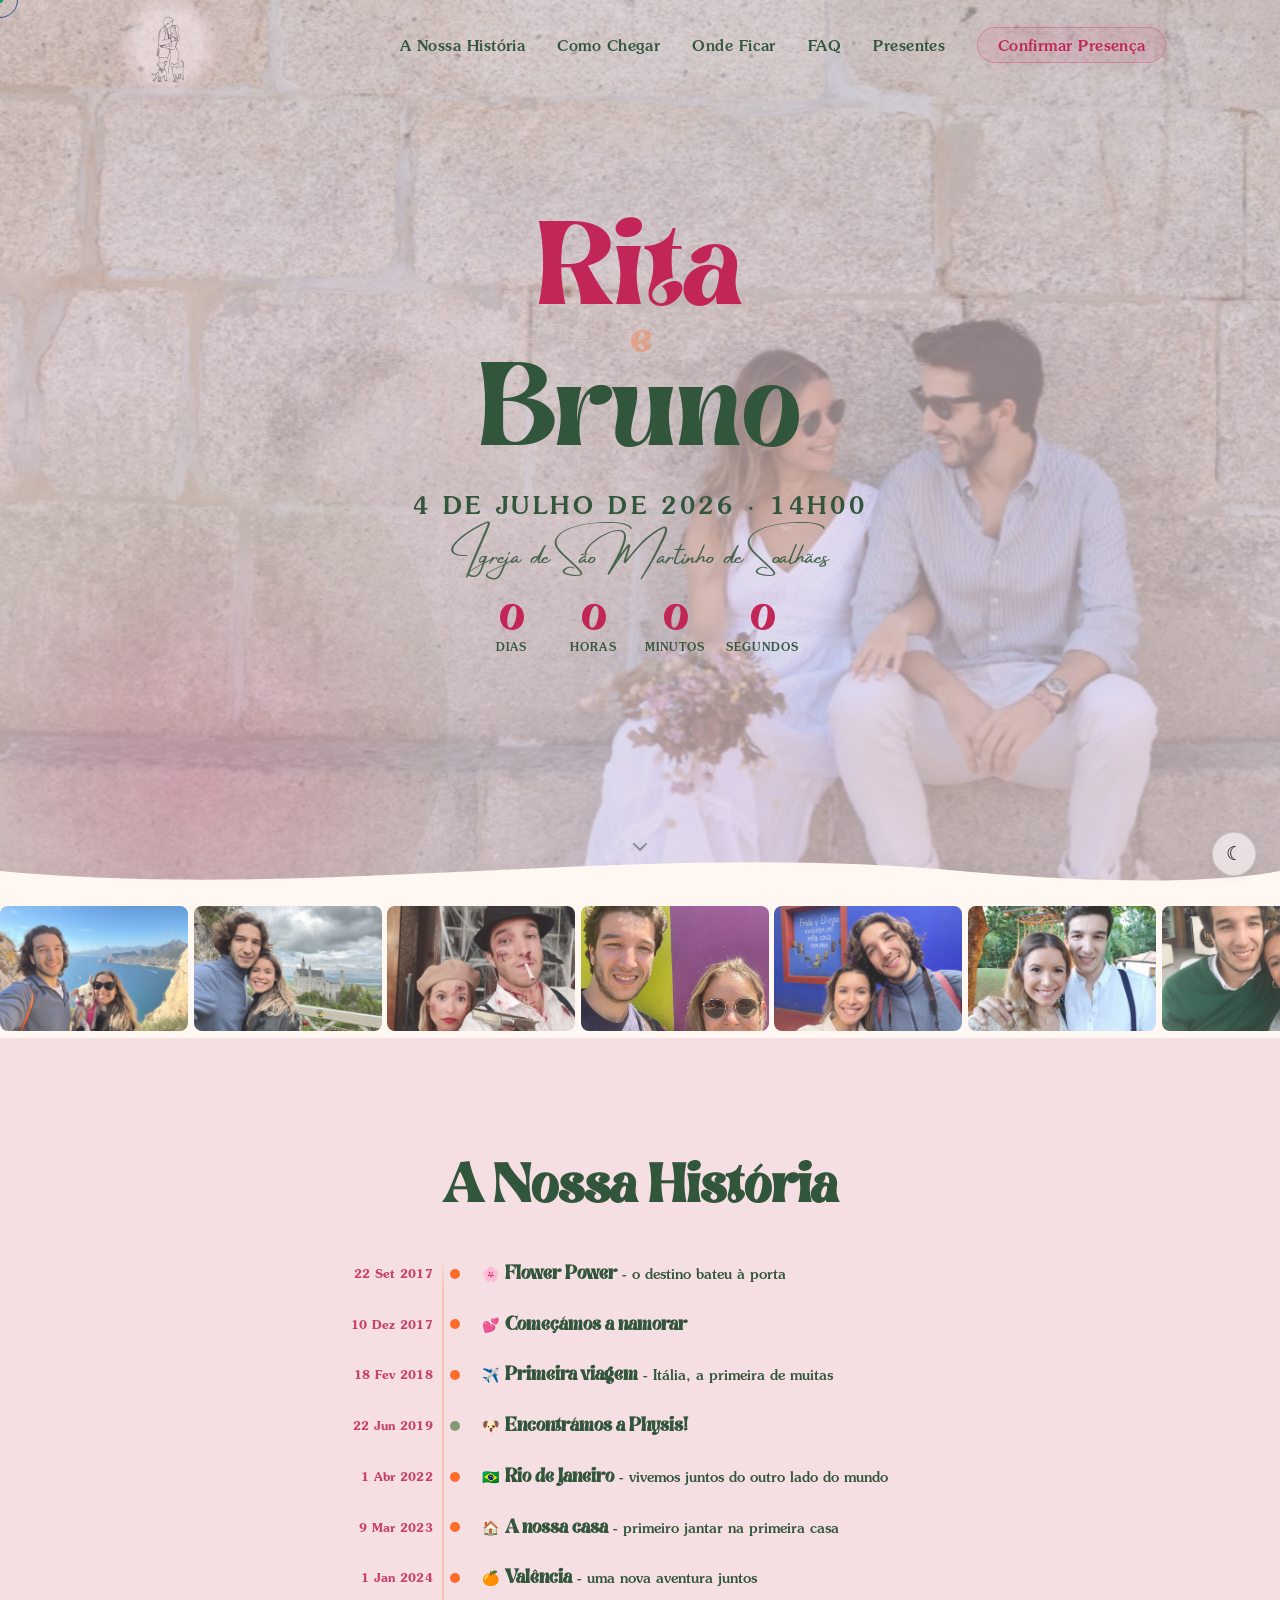
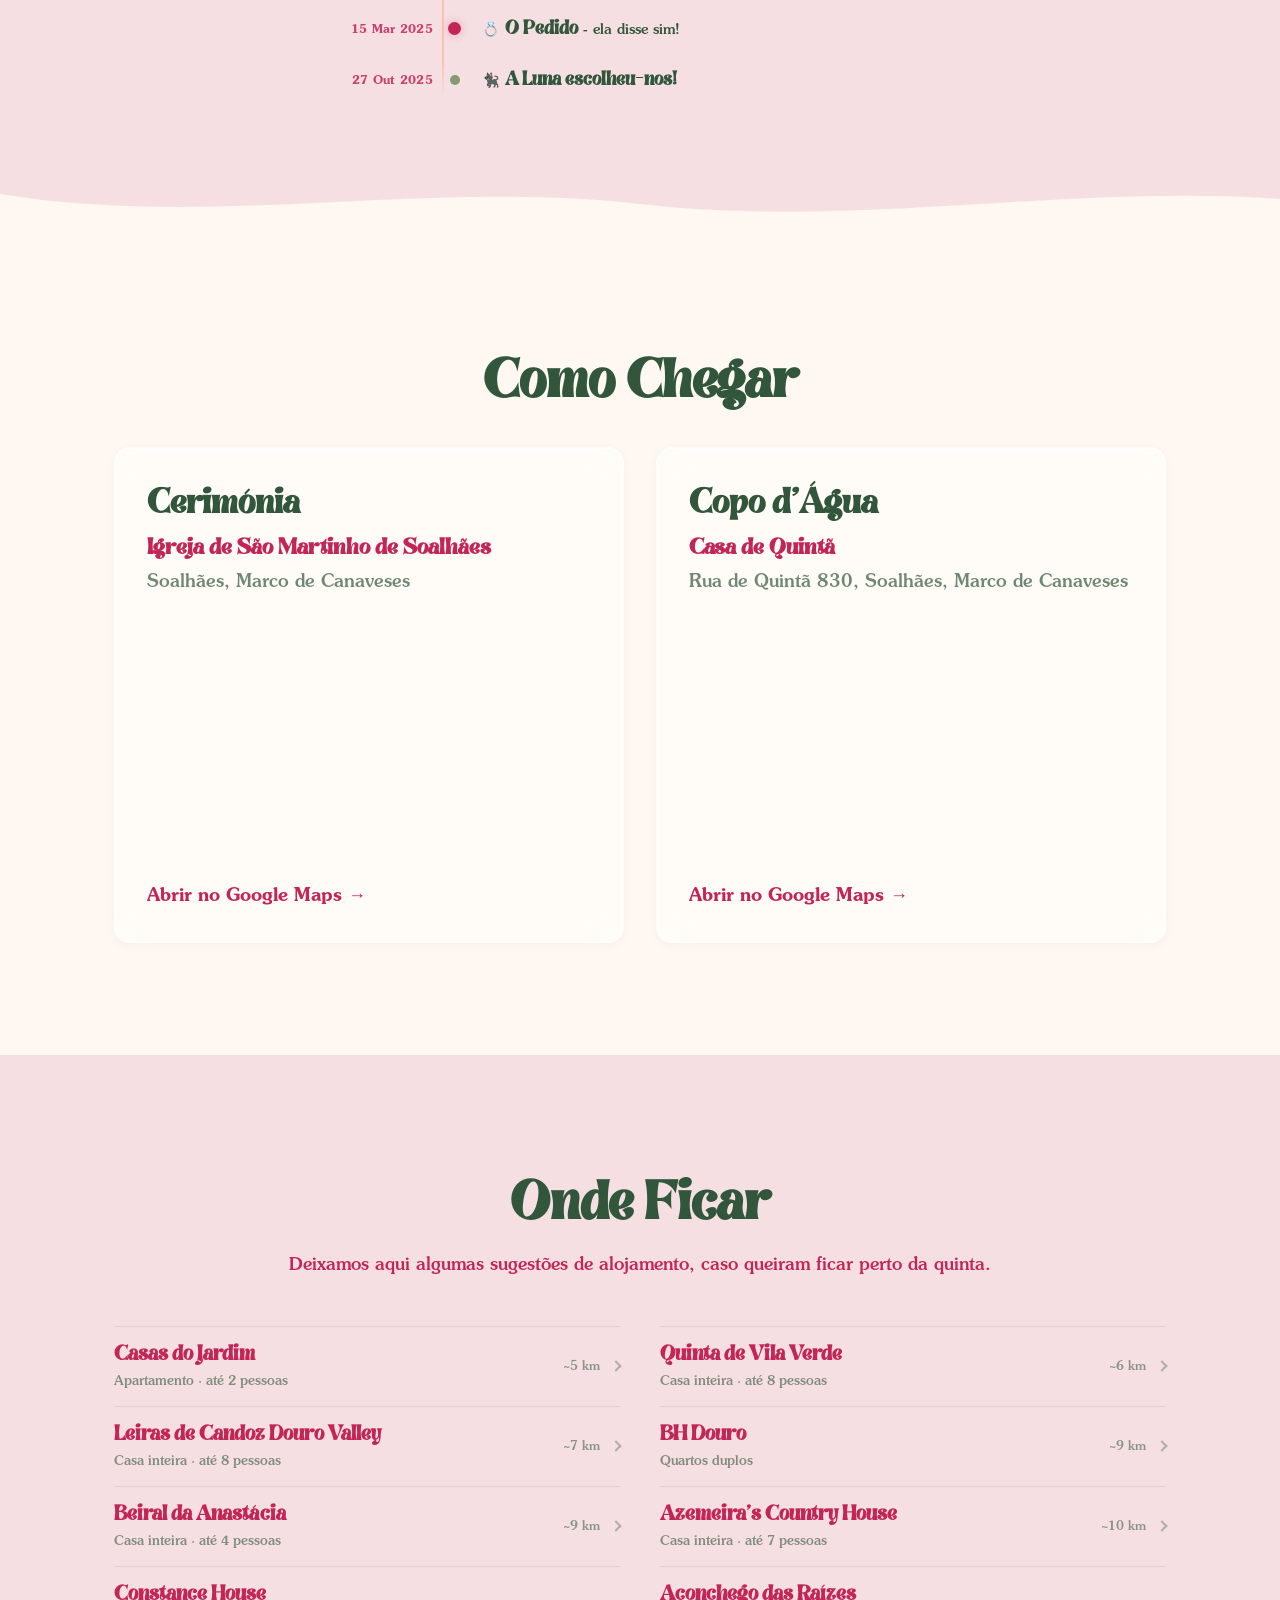
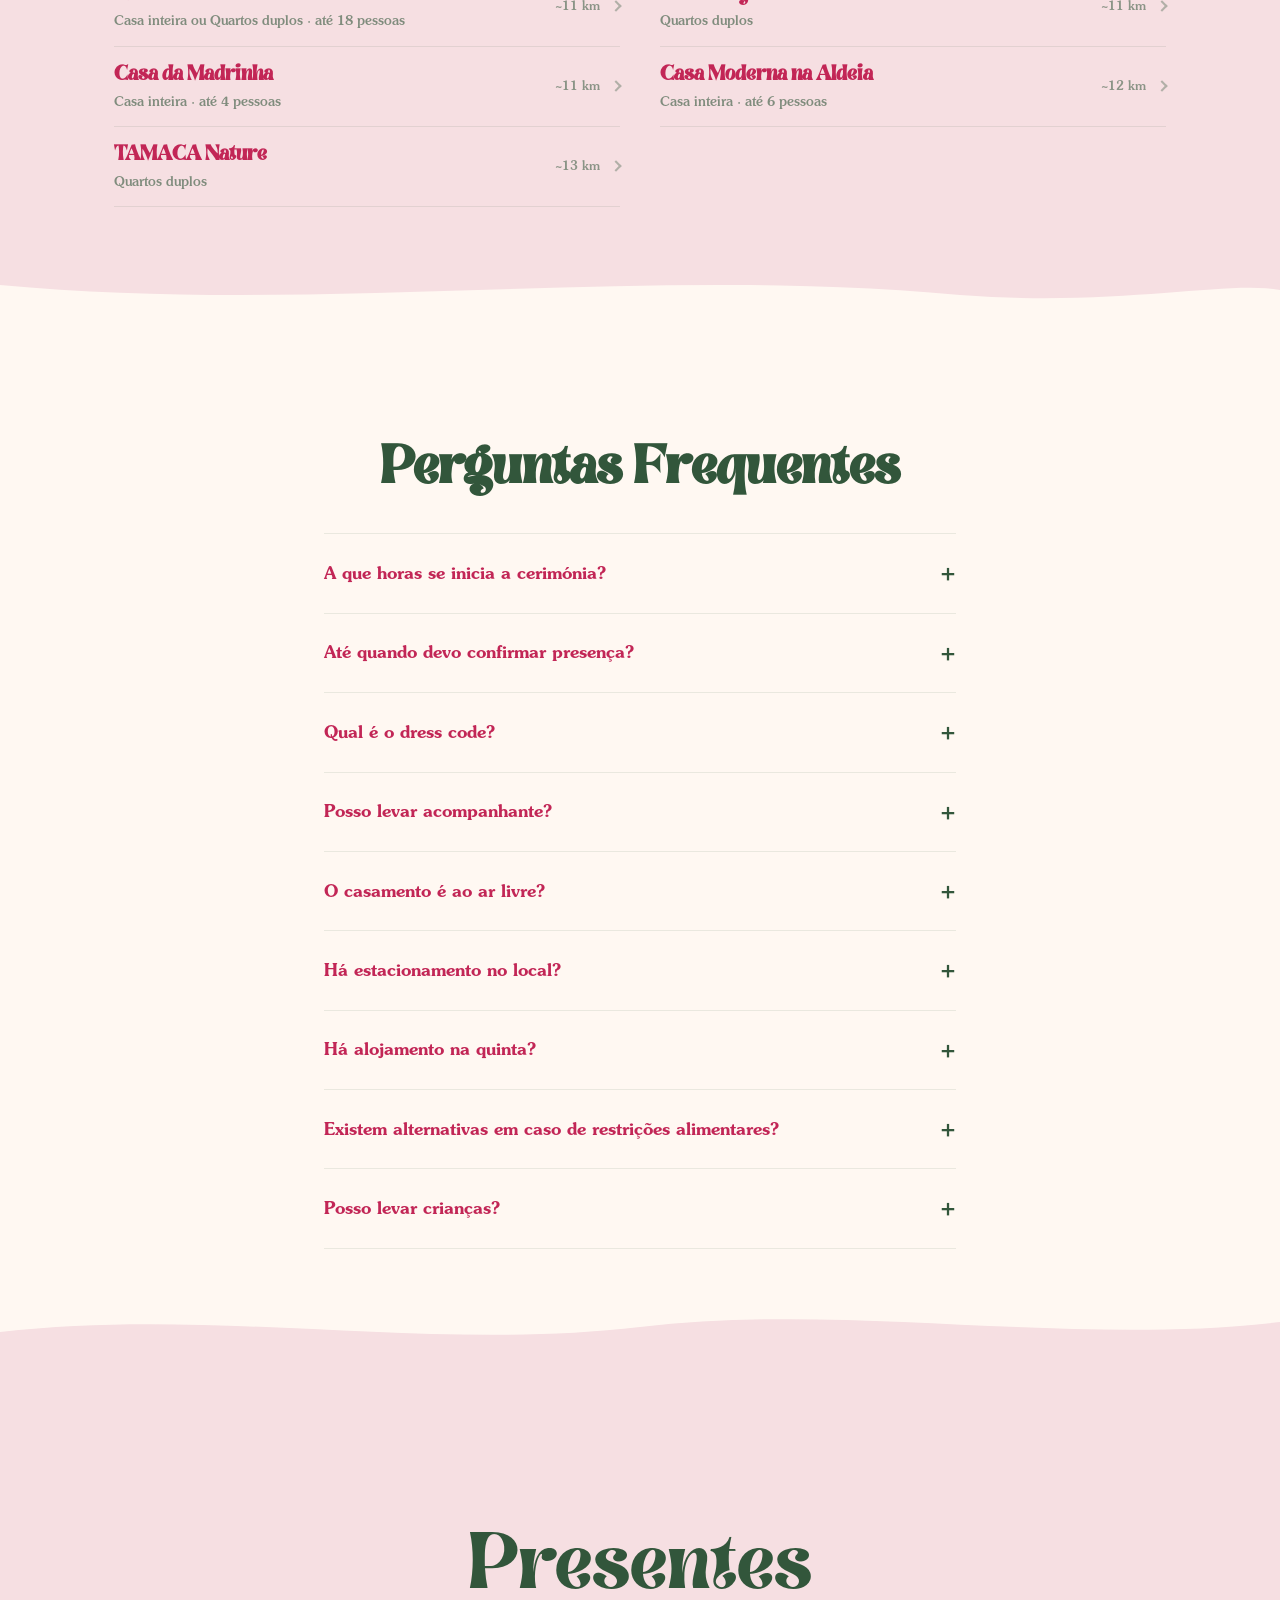
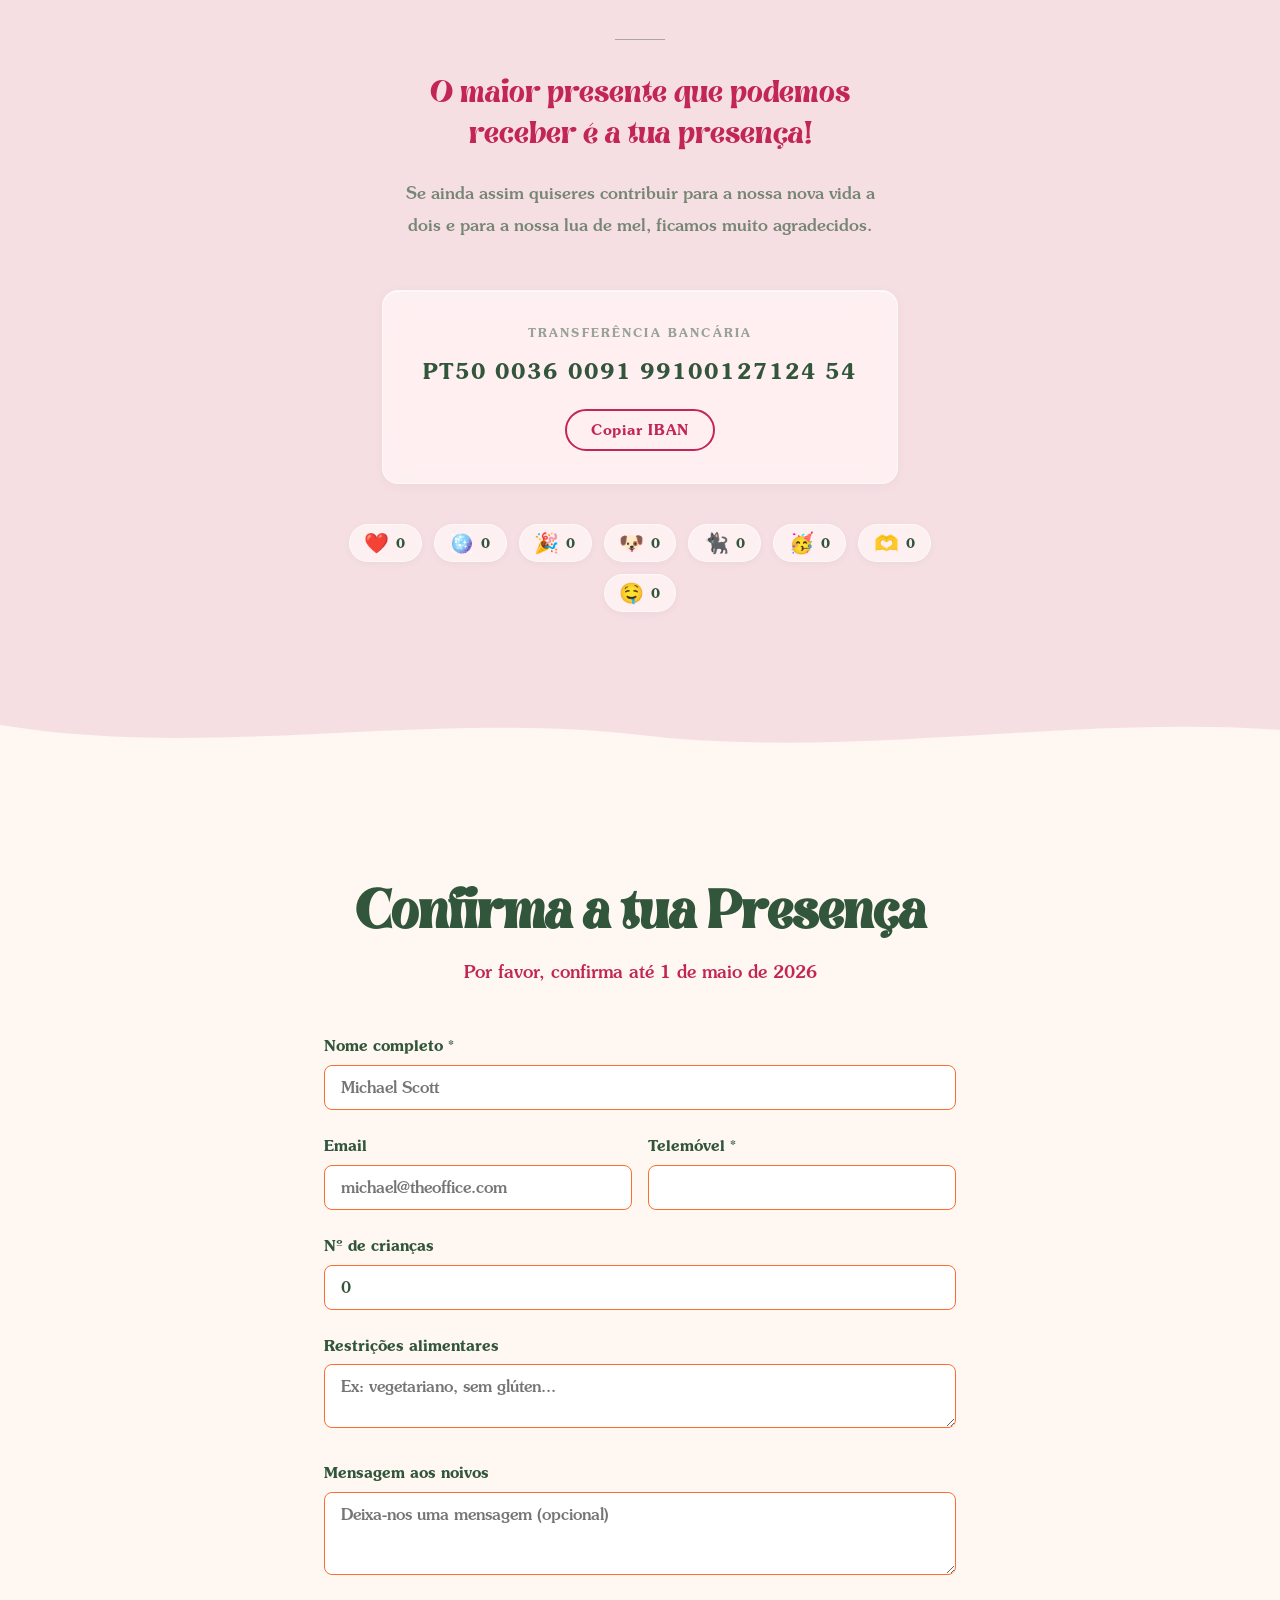
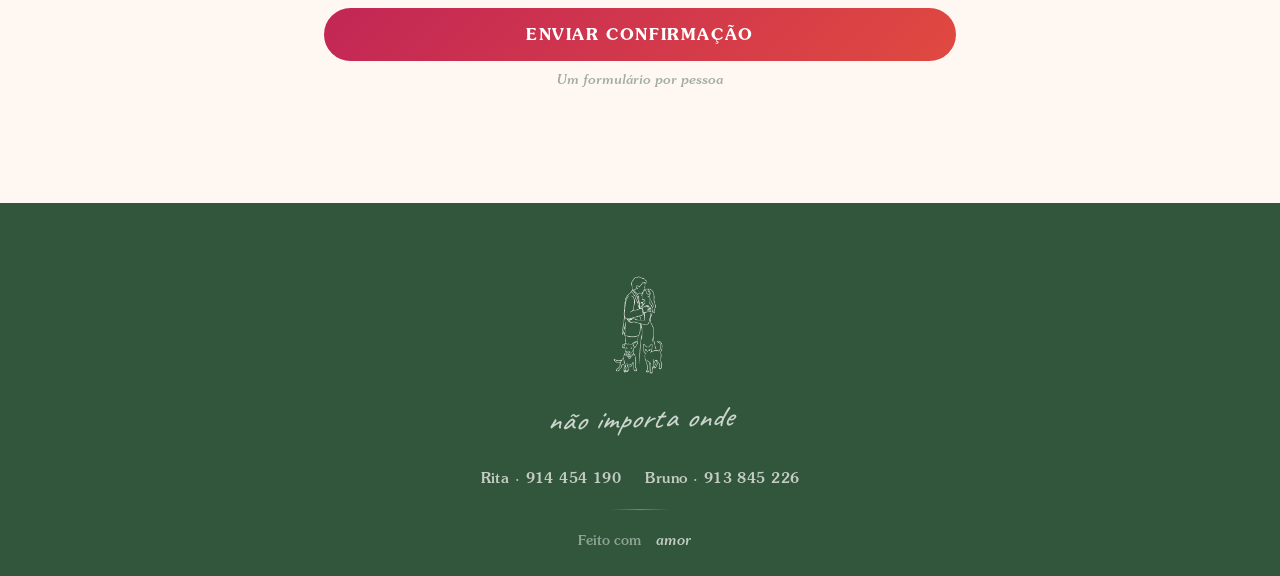
==== commit 2ca8e847: "go" ====
--- a/index.html
+++ b/index.html
@@ -177,7 +177,7 @@
         <div class="tl__row">
           <span class="tl__date">18 Fev 2018</span>
           <span class="tl__dot"></span>
-          <span class="tl__text">✈️ <strong>Primeira viagem</strong> - Florença e Bolonha, a primeira de muitas</span>
+          <span class="tl__text">✈️ <strong>Primeira viagem</strong> - Itália, a primeira de muitas</span>
         </div>
         <div class="tl__row">
           <span class="tl__date">22 Jun 2019</span>
@@ -187,7 +187,7 @@
         <div class="tl__row">
           <span class="tl__date">1 Abr 2022</span>
           <span class="tl__dot"></span>
-          <span class="tl__text">💃 <strong>Rio de Janeiro</strong> - vivemos juntos do outro lado do mundo</span>
+          <span class="tl__text">🇧🇷 <strong>Rio de Janeiro</strong> - vivemos juntos do outro lado do mundo</span>
         </div>
         <div class="tl__row">
           <span class="tl__date">9 Mar 2023</span>
@@ -398,7 +398,7 @@
         <details class="faq__item">
           <summary class="faq__question">Há alojamento na quinta?</summary>
           <div class="faq__answer">
-            <p>A quinta dispõe de alguns quartos para reserva, mas não consegue acomodar todos os convidados. Por isso, deixamos também algumas sugestões de alojamento nas proximidades. No final da festa, teremos um serviço de transporte para levar todos de volta aos alojamentos mais próximos.</p>
+            <p>A quinta dispõe de alguns quartos para reserva, mas não consegue acomodar todos os convidados. Por isso, deixamos também algumas sugestões de alojamento nas proximidades.</p>
           </div>
         </details>
         <details class="faq__item">
@@ -497,8 +497,8 @@
             <input type="email" id="rsvp-email" name="email" autocomplete="email" placeholder="michael@theoffice.com">
           </div>
           <div class="form-group">
-            <label for="rsvp-phone">Telemóvel</label>
-            <input type="tel" id="rsvp-phone" name="telemovel" autocomplete="tel" inputmode="tel">
+            <label for="rsvp-phone">Telemóvel *</label>
+            <input type="tel" id="rsvp-phone" name="telemovel" required autocomplete="tel" inputmode="tel">
           </div>
         </div>
         <div class="form-group">
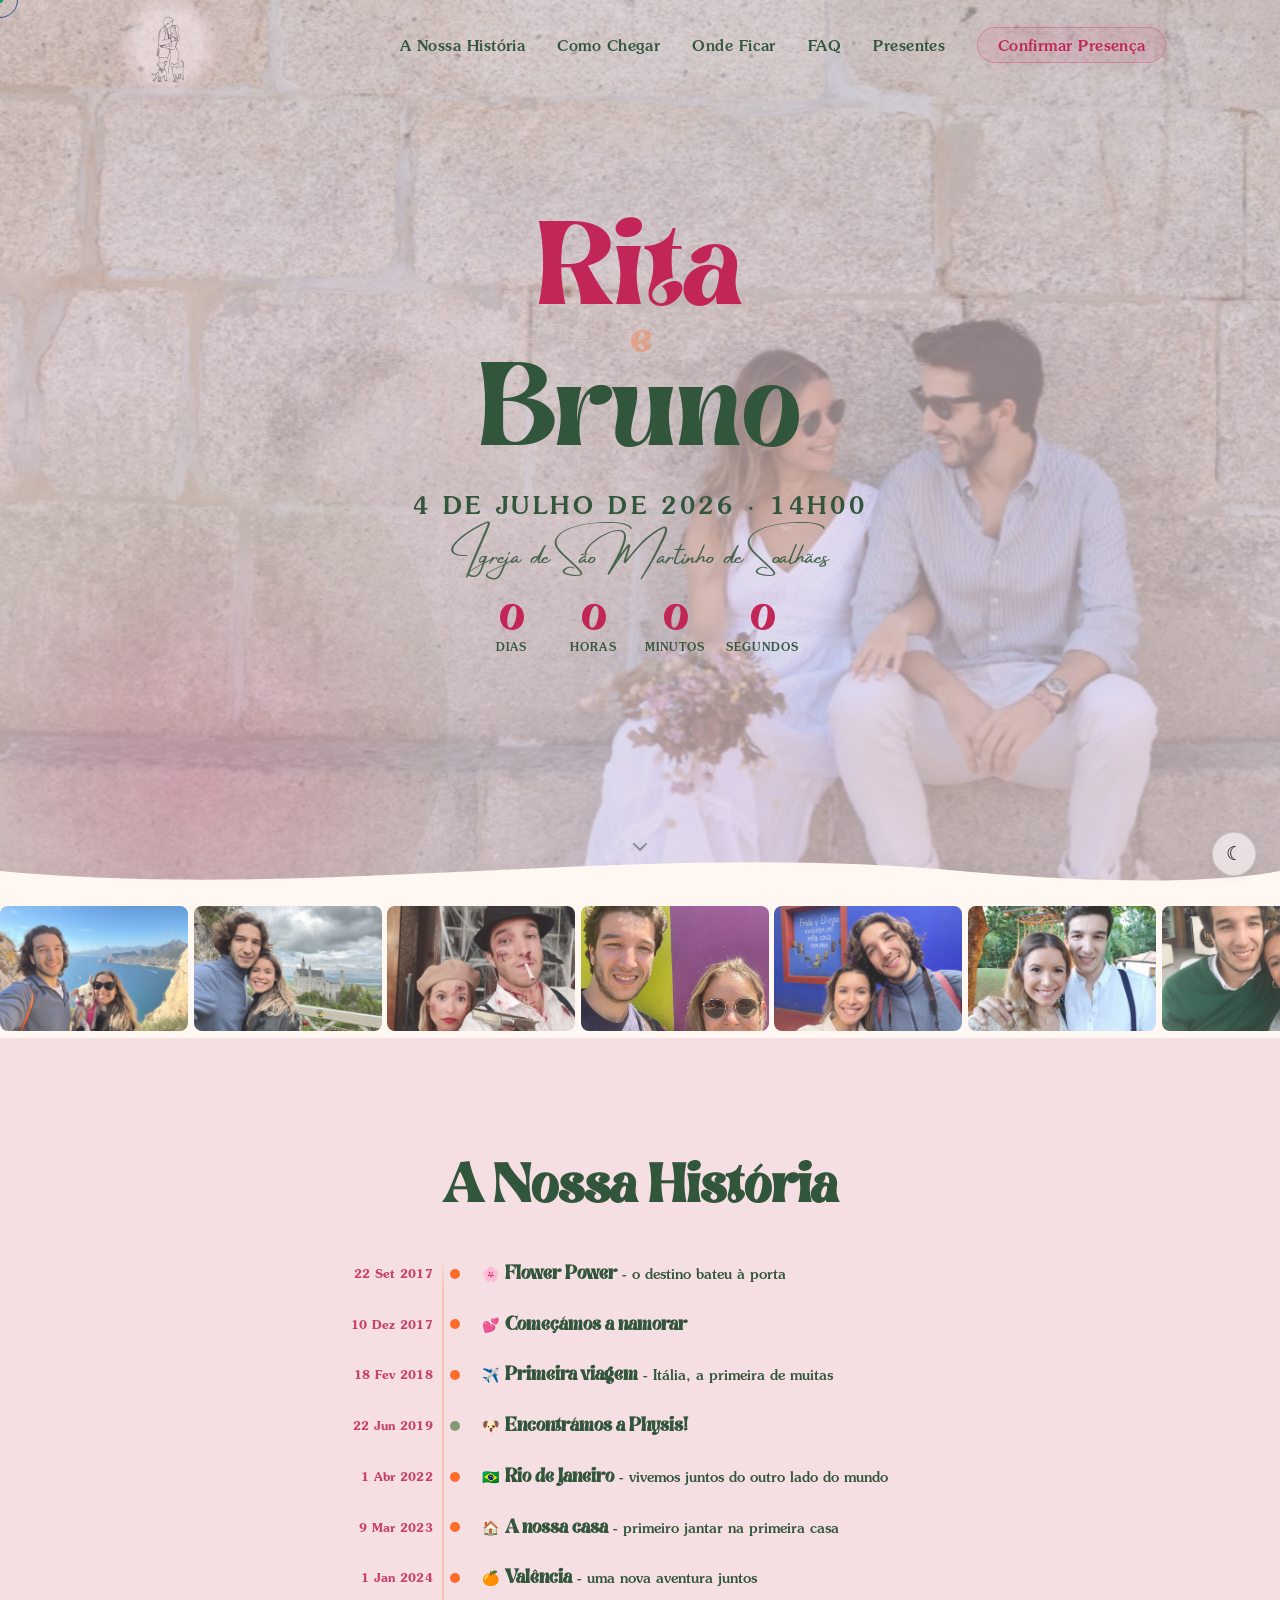
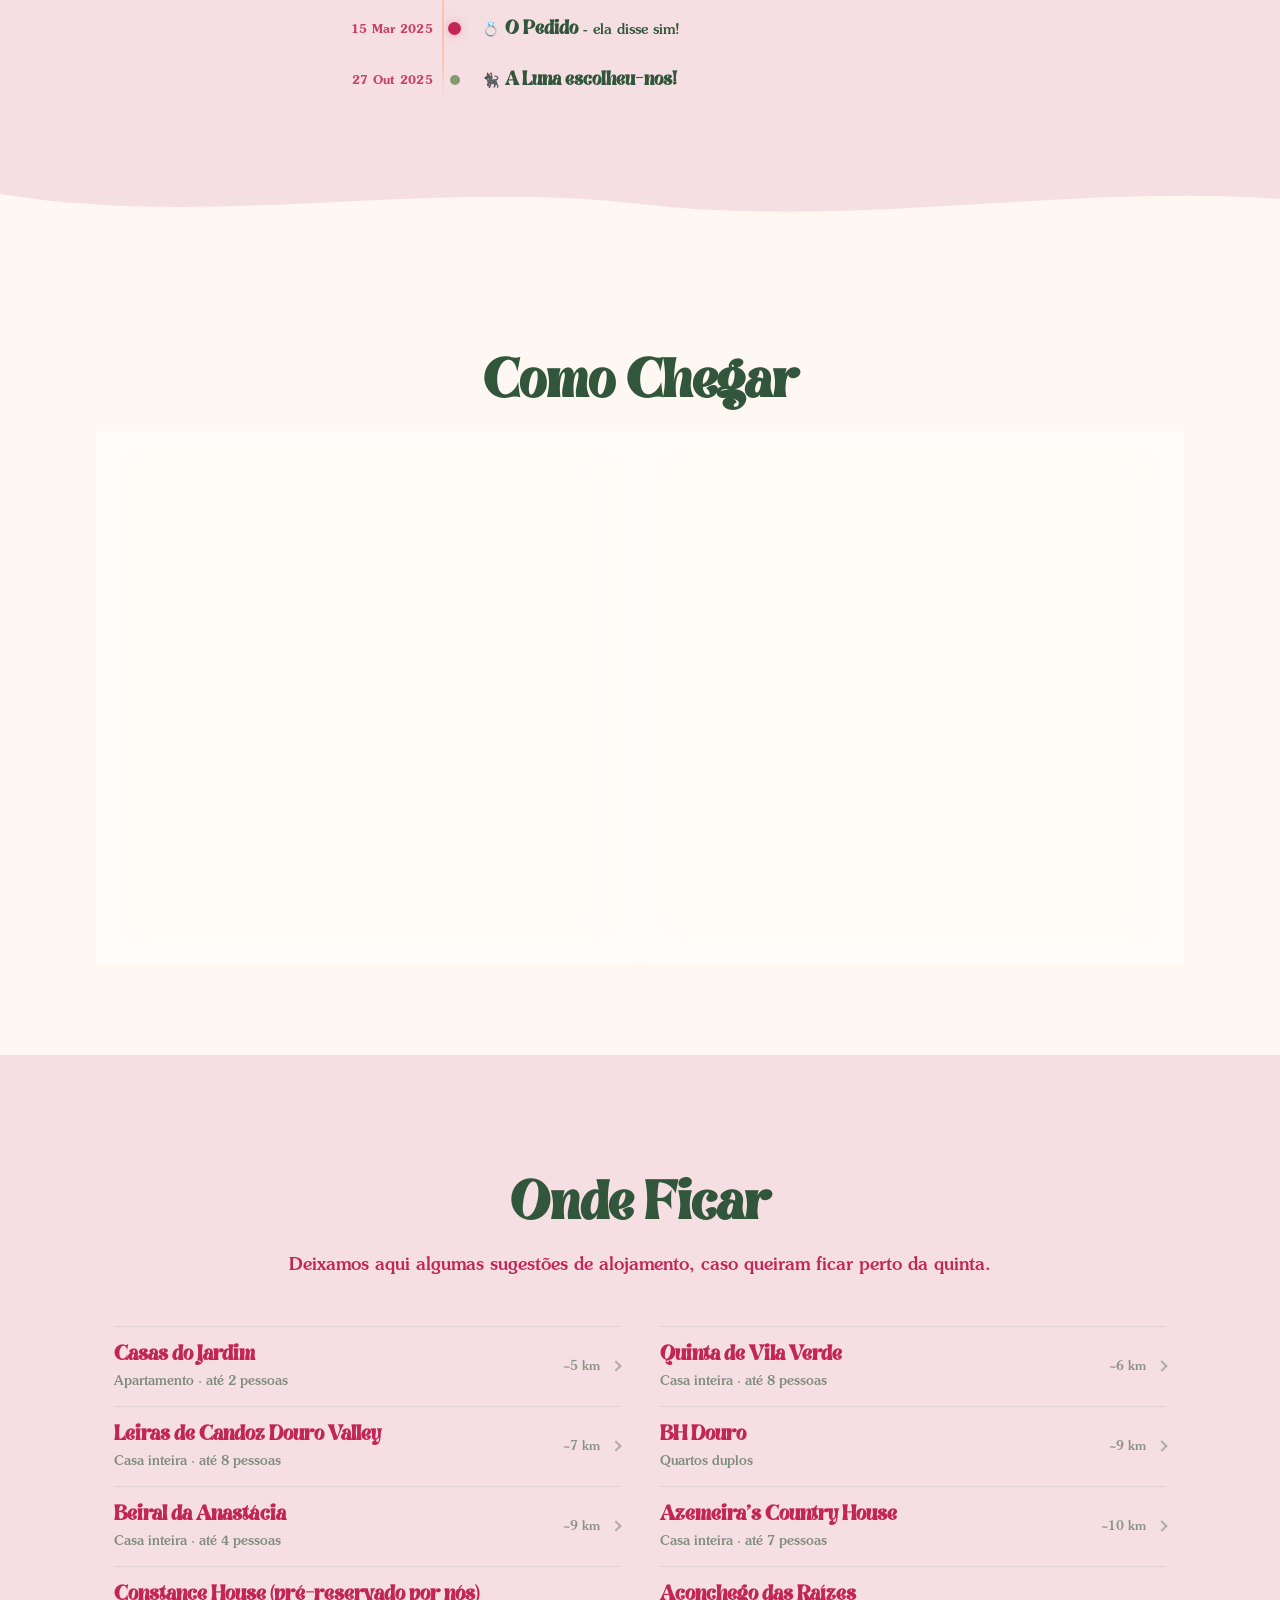
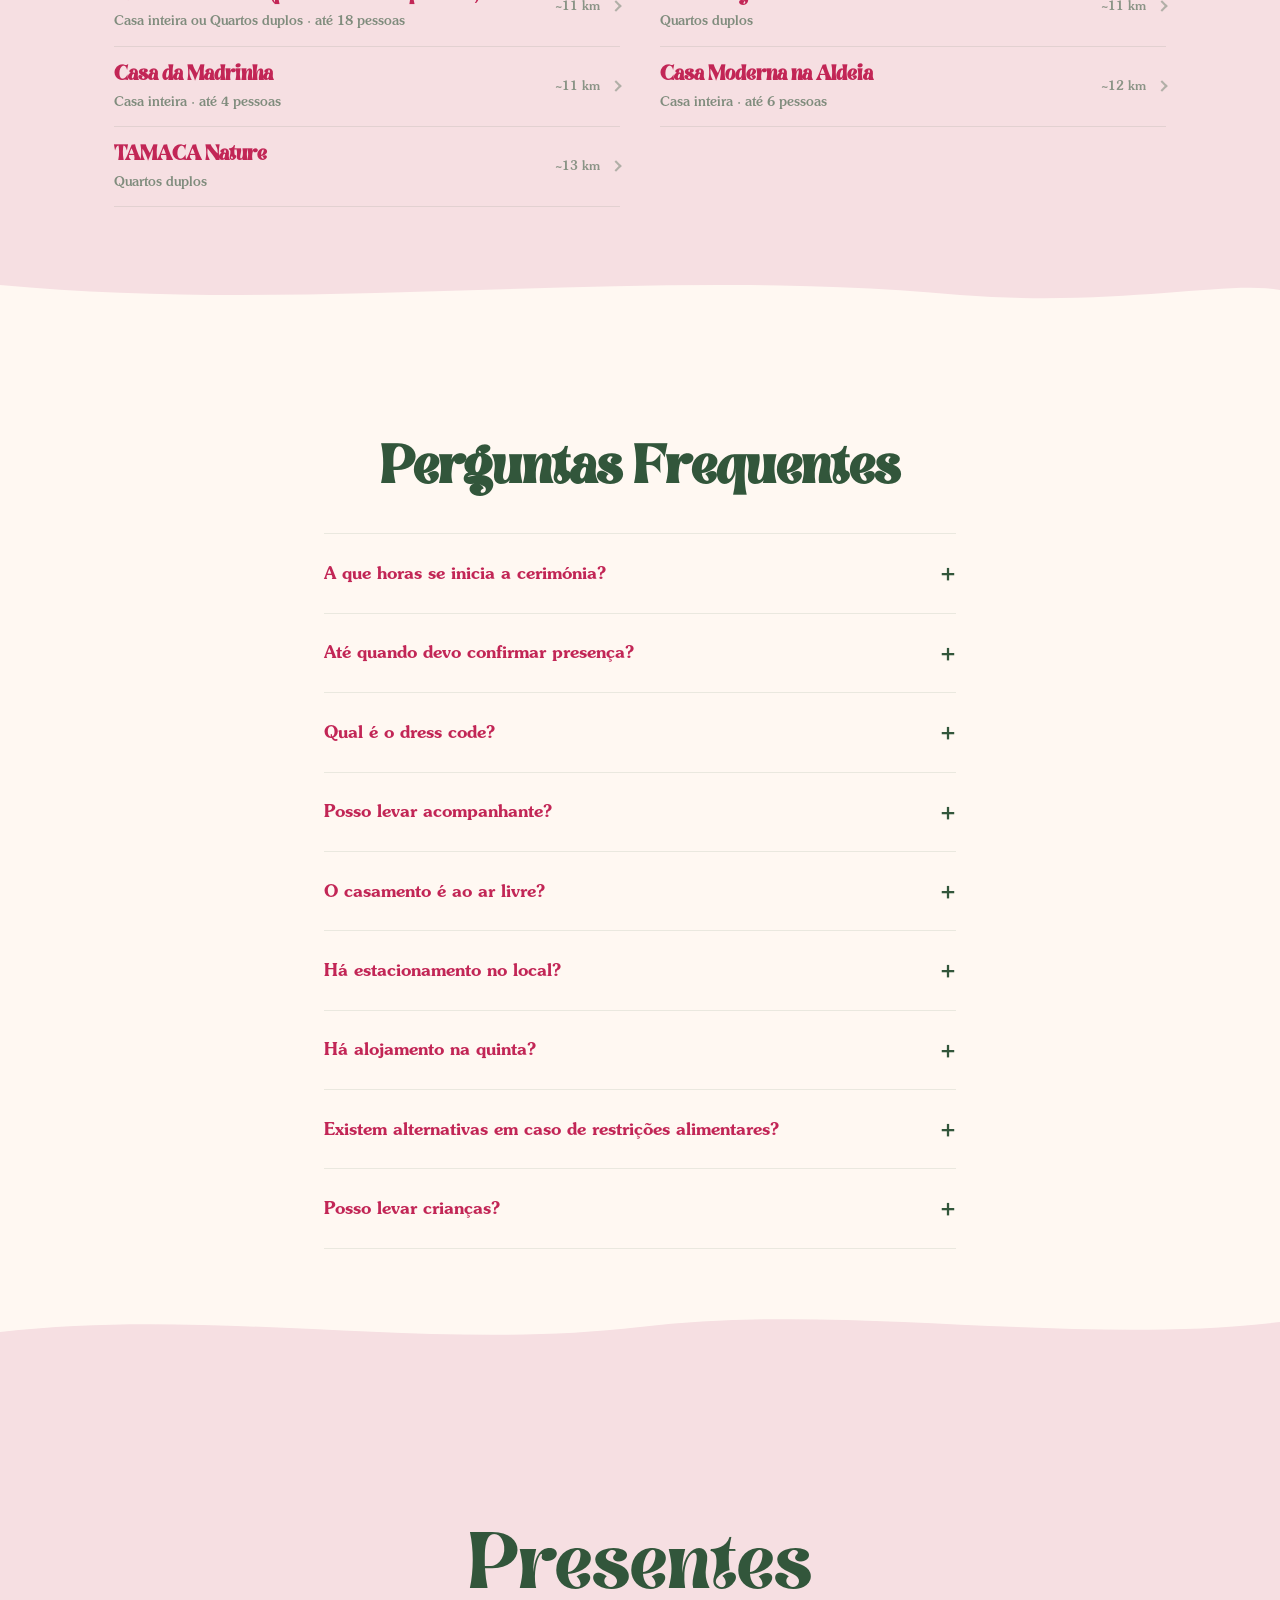
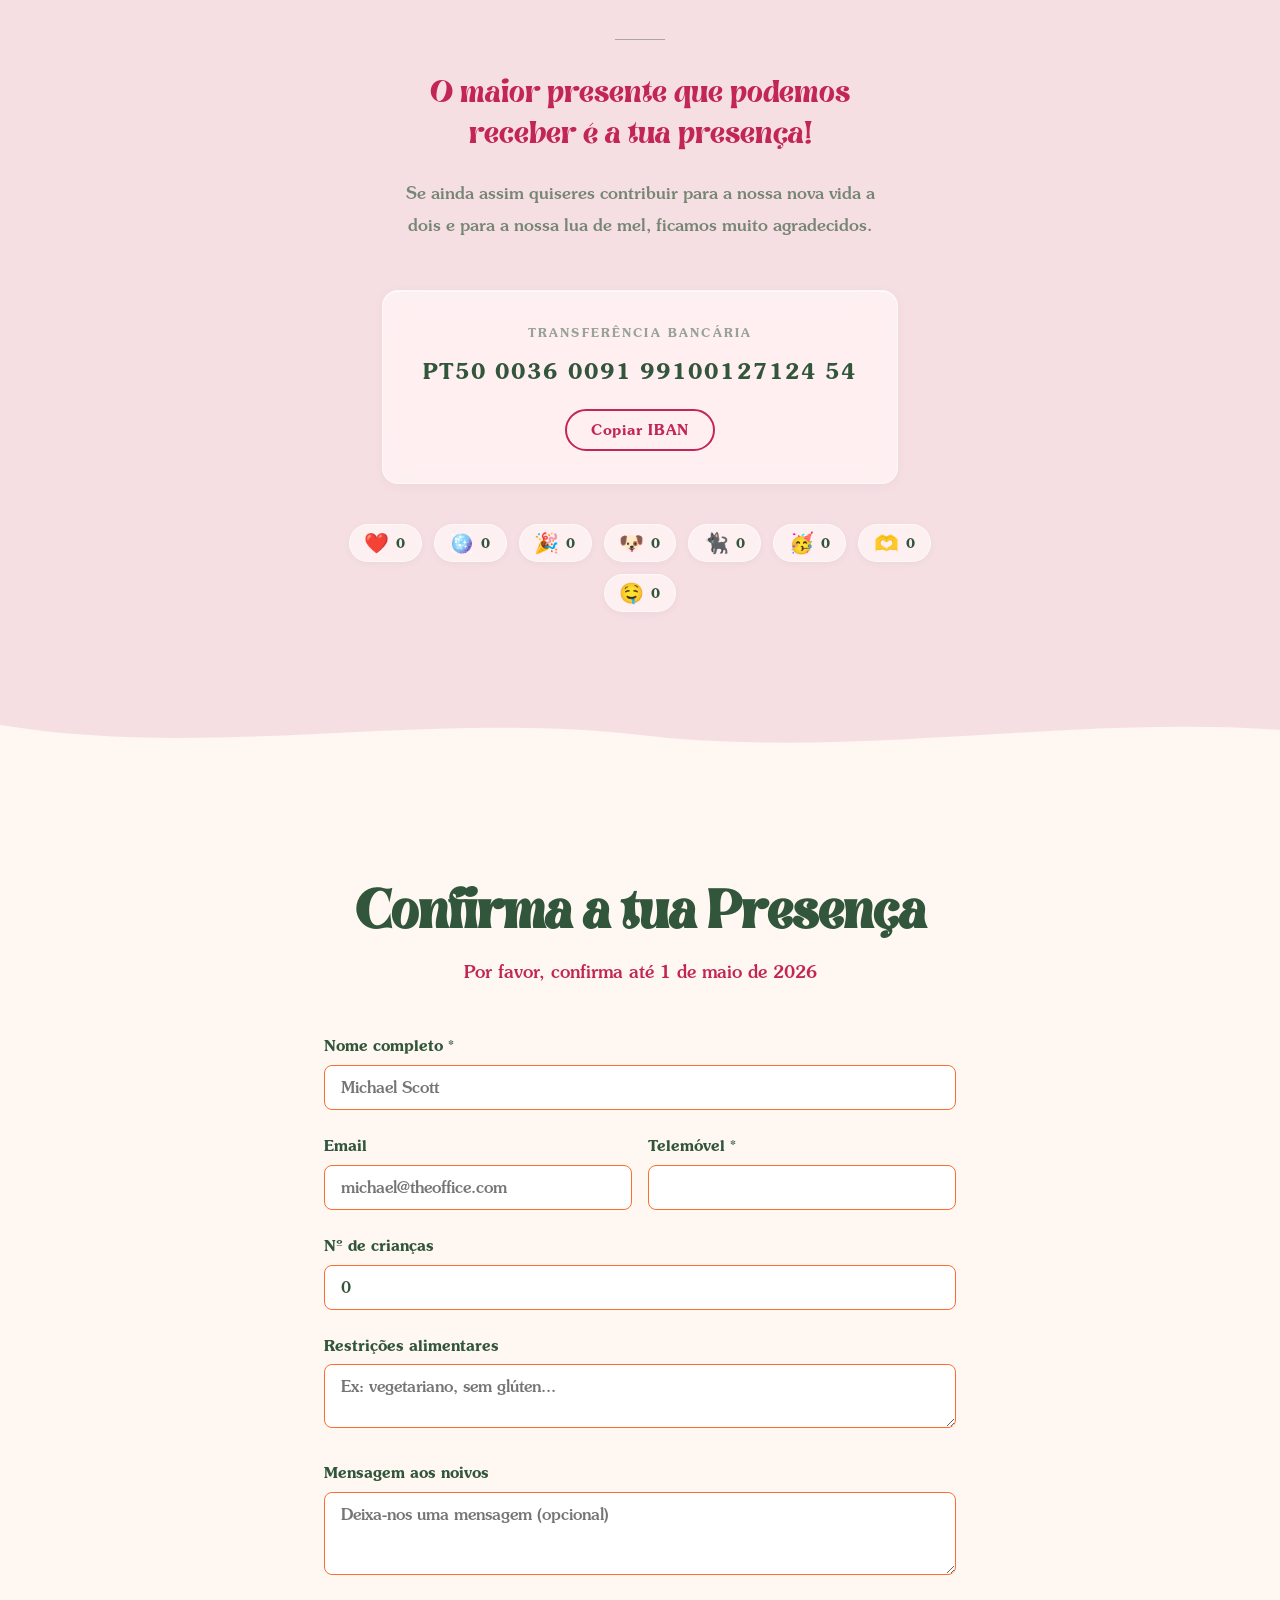
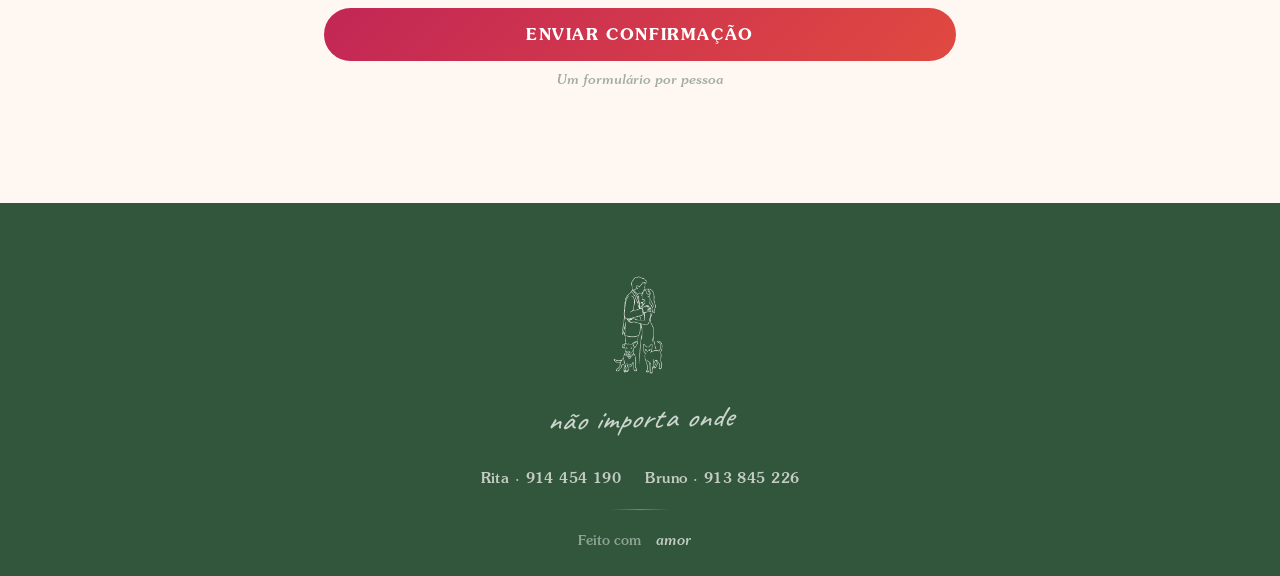
==== commit 03d6bf14: "a" ====
--- a/index.html
+++ b/index.html
@@ -312,7 +312,7 @@
           </a>
           <a href="https://www.booking.com/hotel/pt/constance-house.html?checkin=2026-07-04&checkout=2026-07-05&group_adults=2&no_rooms=1&group_children=0" class="hotel-row" target="_blank" rel="noopener noreferrer">
             <span class="hotel-row__info">
-              <span class="hotel-row__name">Constance House</span>
+              <span class="hotel-row__name">Constance House (pré-reservado por nós)</span>
               <span class="hotel-row__type">Casa inteira ou Quartos duplos · até 18 pessoas</span>
             </span>
             <span class="hotel-row__distance">~11 km</span>
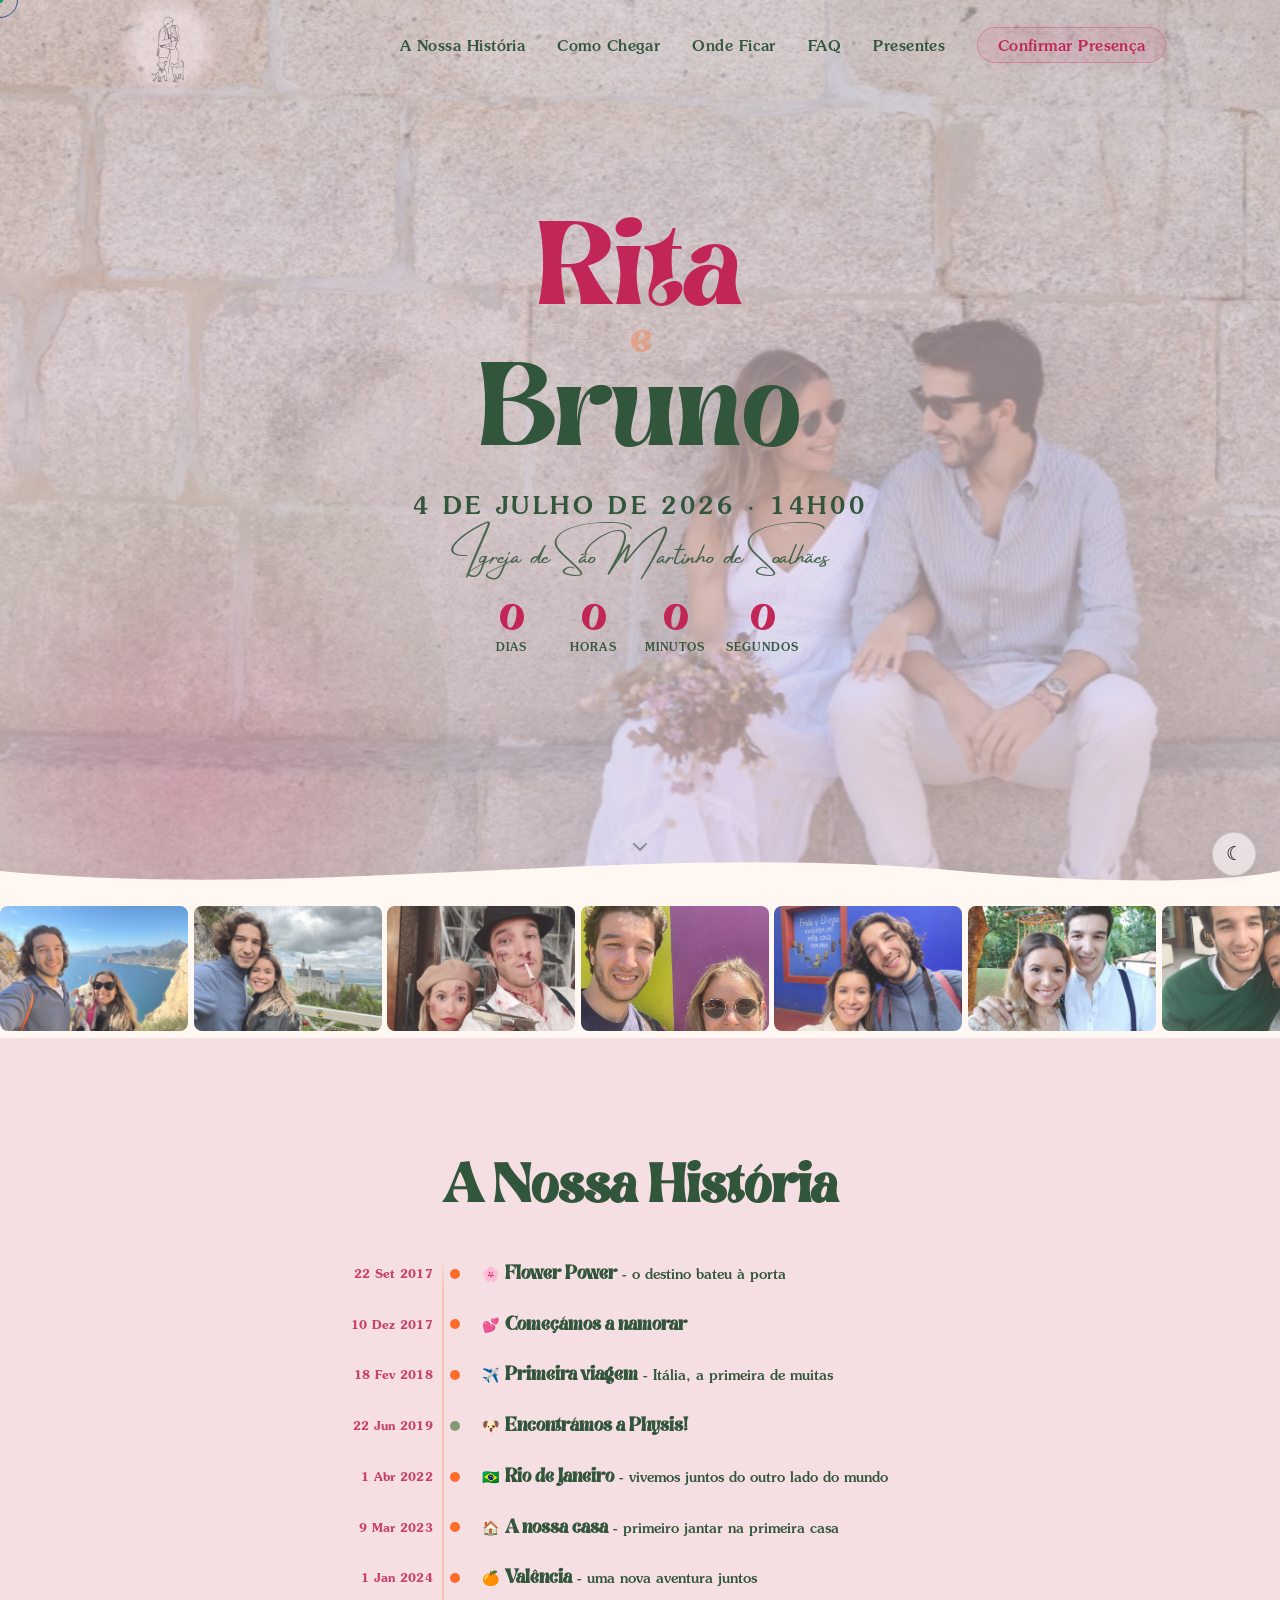
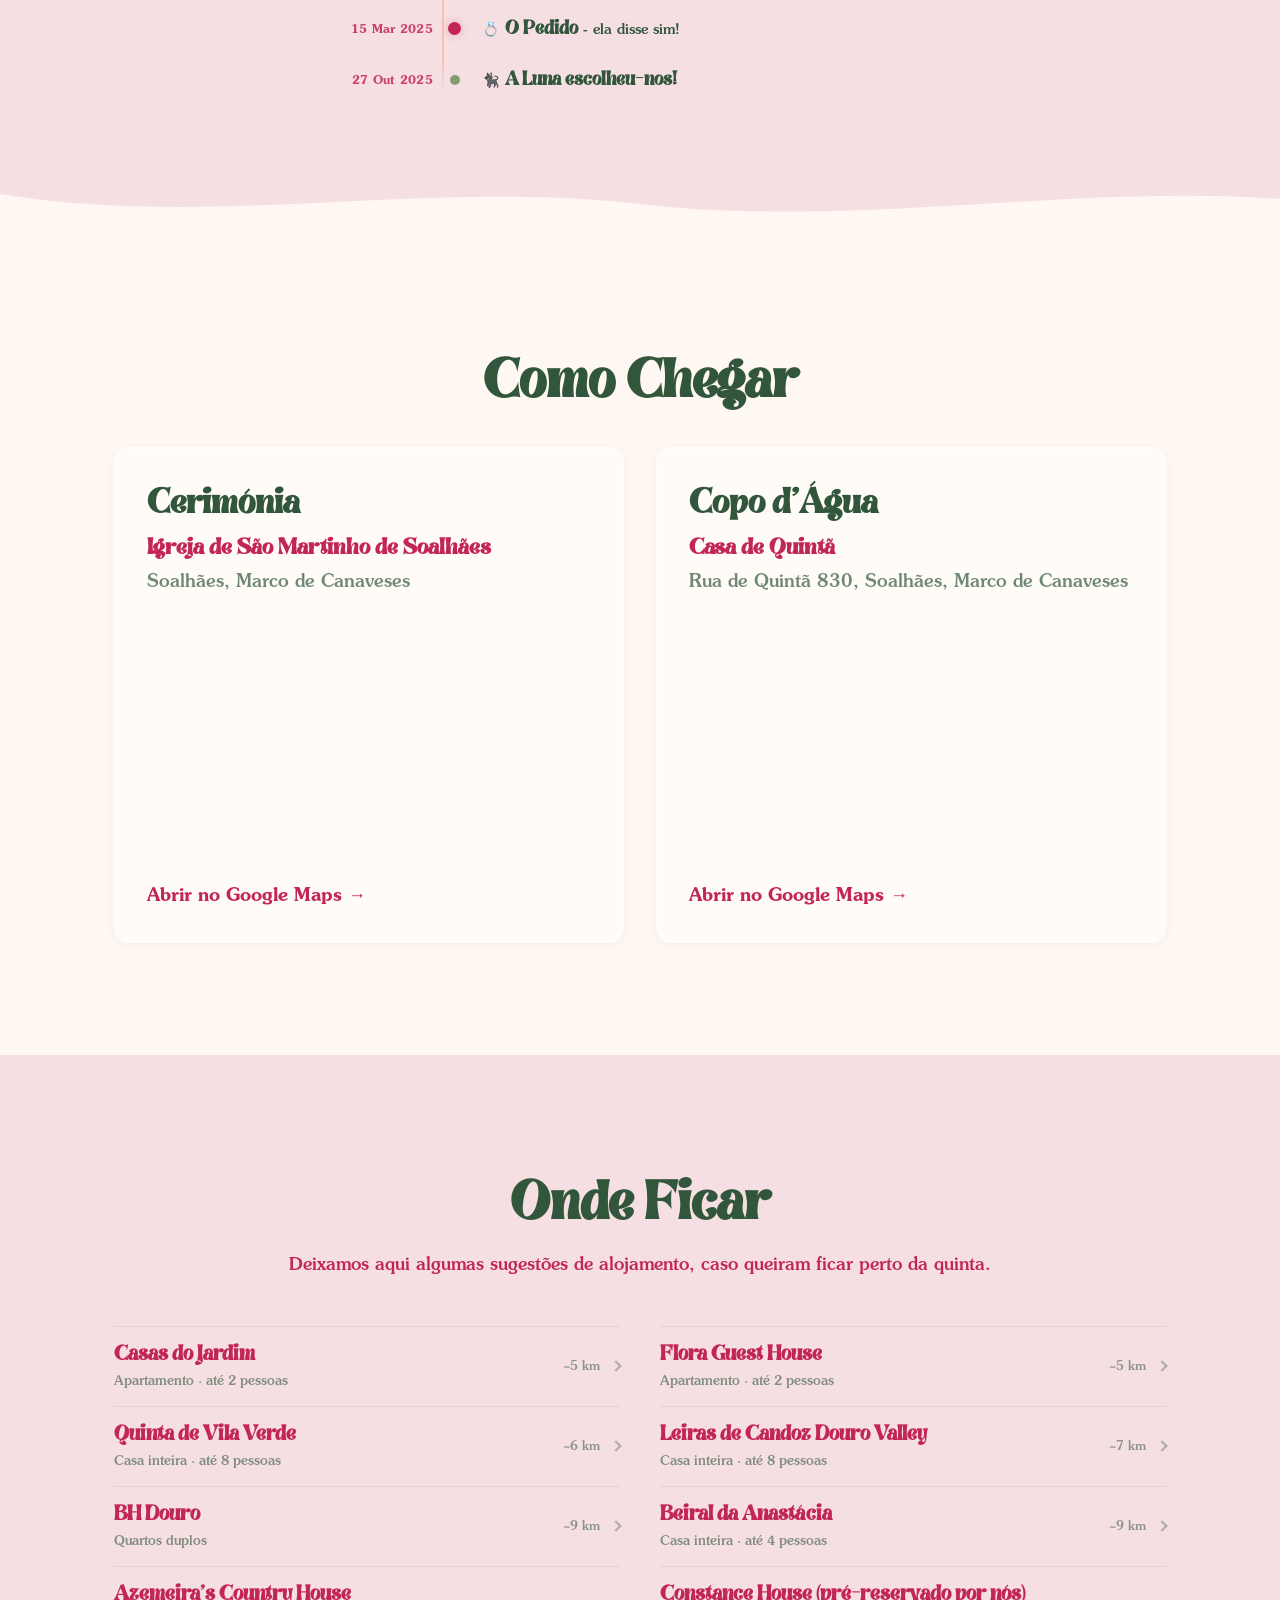
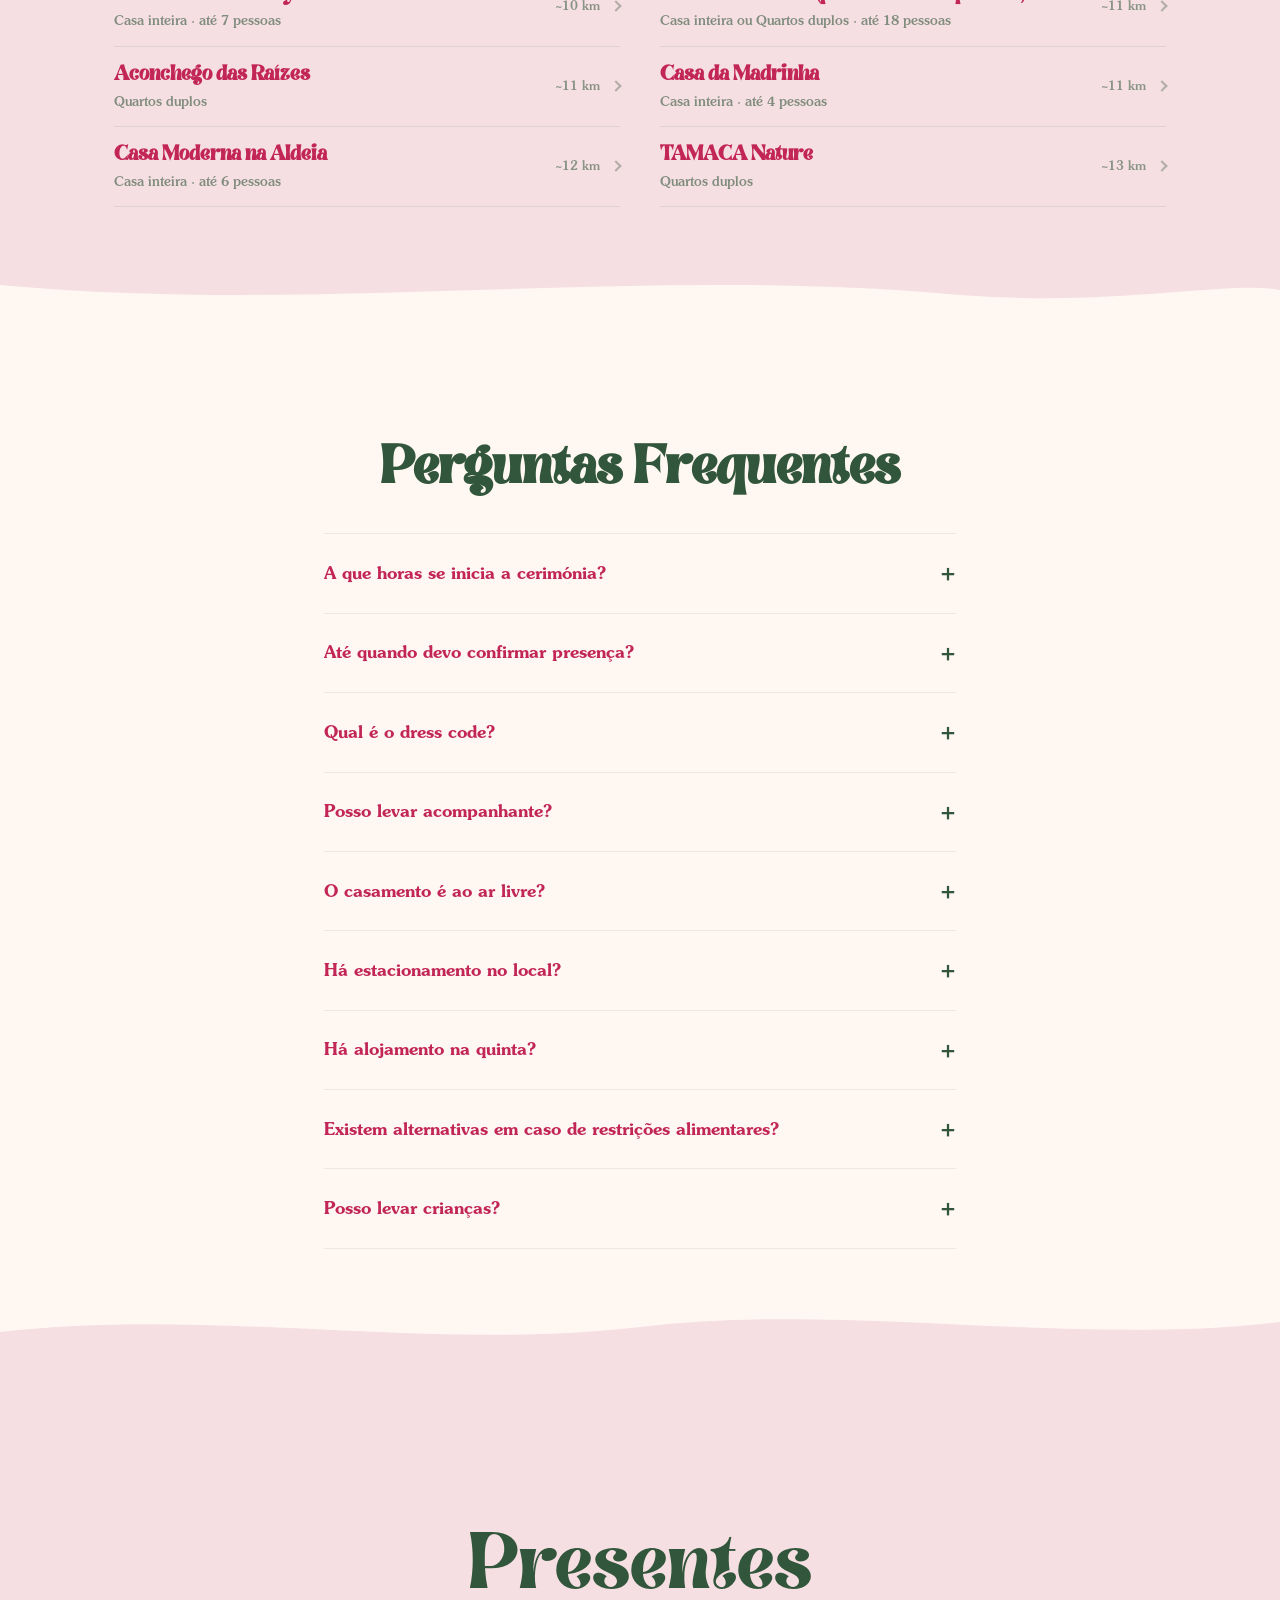
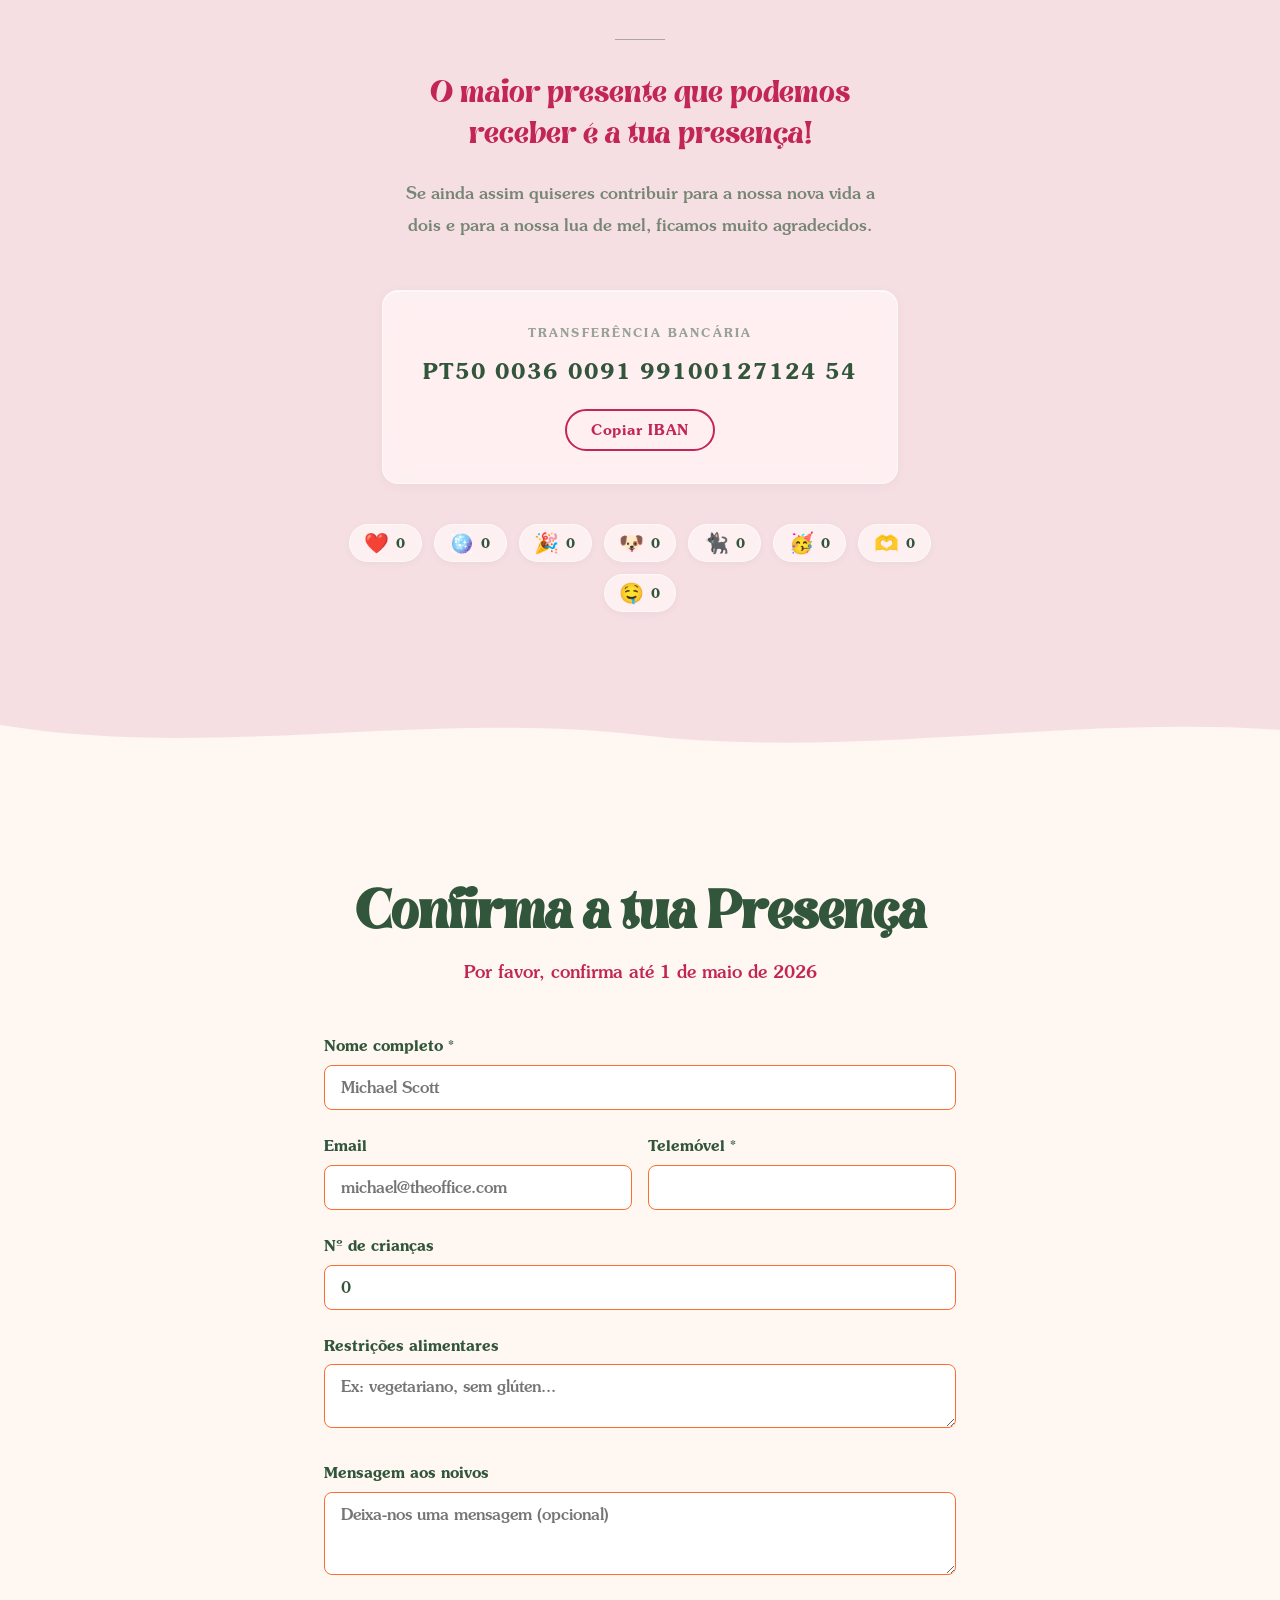
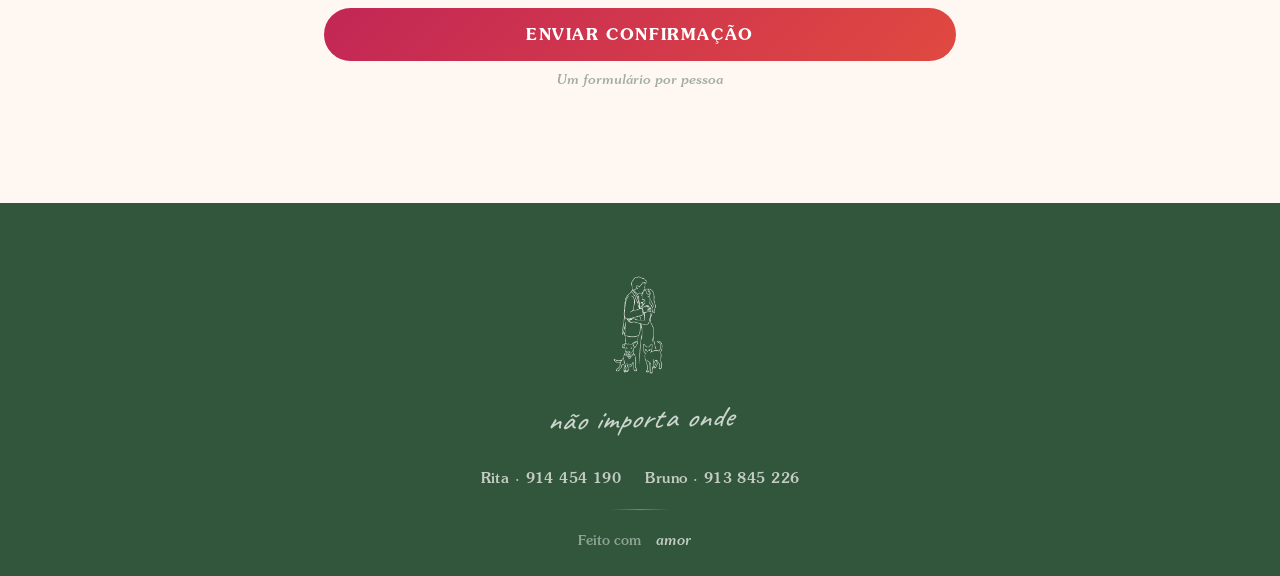
==== commit 03b68eb4: "as" ====
--- a/index.html
+++ b/index.html
@@ -275,6 +275,13 @@
             </span>
             <span class="hotel-row__distance">~5 km</span>
           </a>
+          <a href="https://www.booking.com/hotel/pt/flora-guest-house.html?checkin=2026-07-04&checkout=2026-07-05&group_adults=2&no_rooms=1&group_children=0" class="hotel-row" target="_blank" rel="noopener noreferrer">
+            <span class="hotel-row__info">
+              <span class="hotel-row__name">Flora Guest House</span>
+              <span class="hotel-row__type">Apartamento · até 2 pessoas</span>
+            </span>
+            <span class="hotel-row__distance">~5 km</span>
+          </a>
           <a href="https://www.booking.com/hotel/pt/quinta-de-vila-verde-paixao-ancestral-turismo-rural.html?checkin=2026-07-04&checkout=2026-07-05&group_adults=2&no_rooms=1&group_children=0" class="hotel-row" target="_blank" rel="noopener noreferrer">
             <span class="hotel-row__info">
               <span class="hotel-row__name">Quinta de Vila Verde</span>
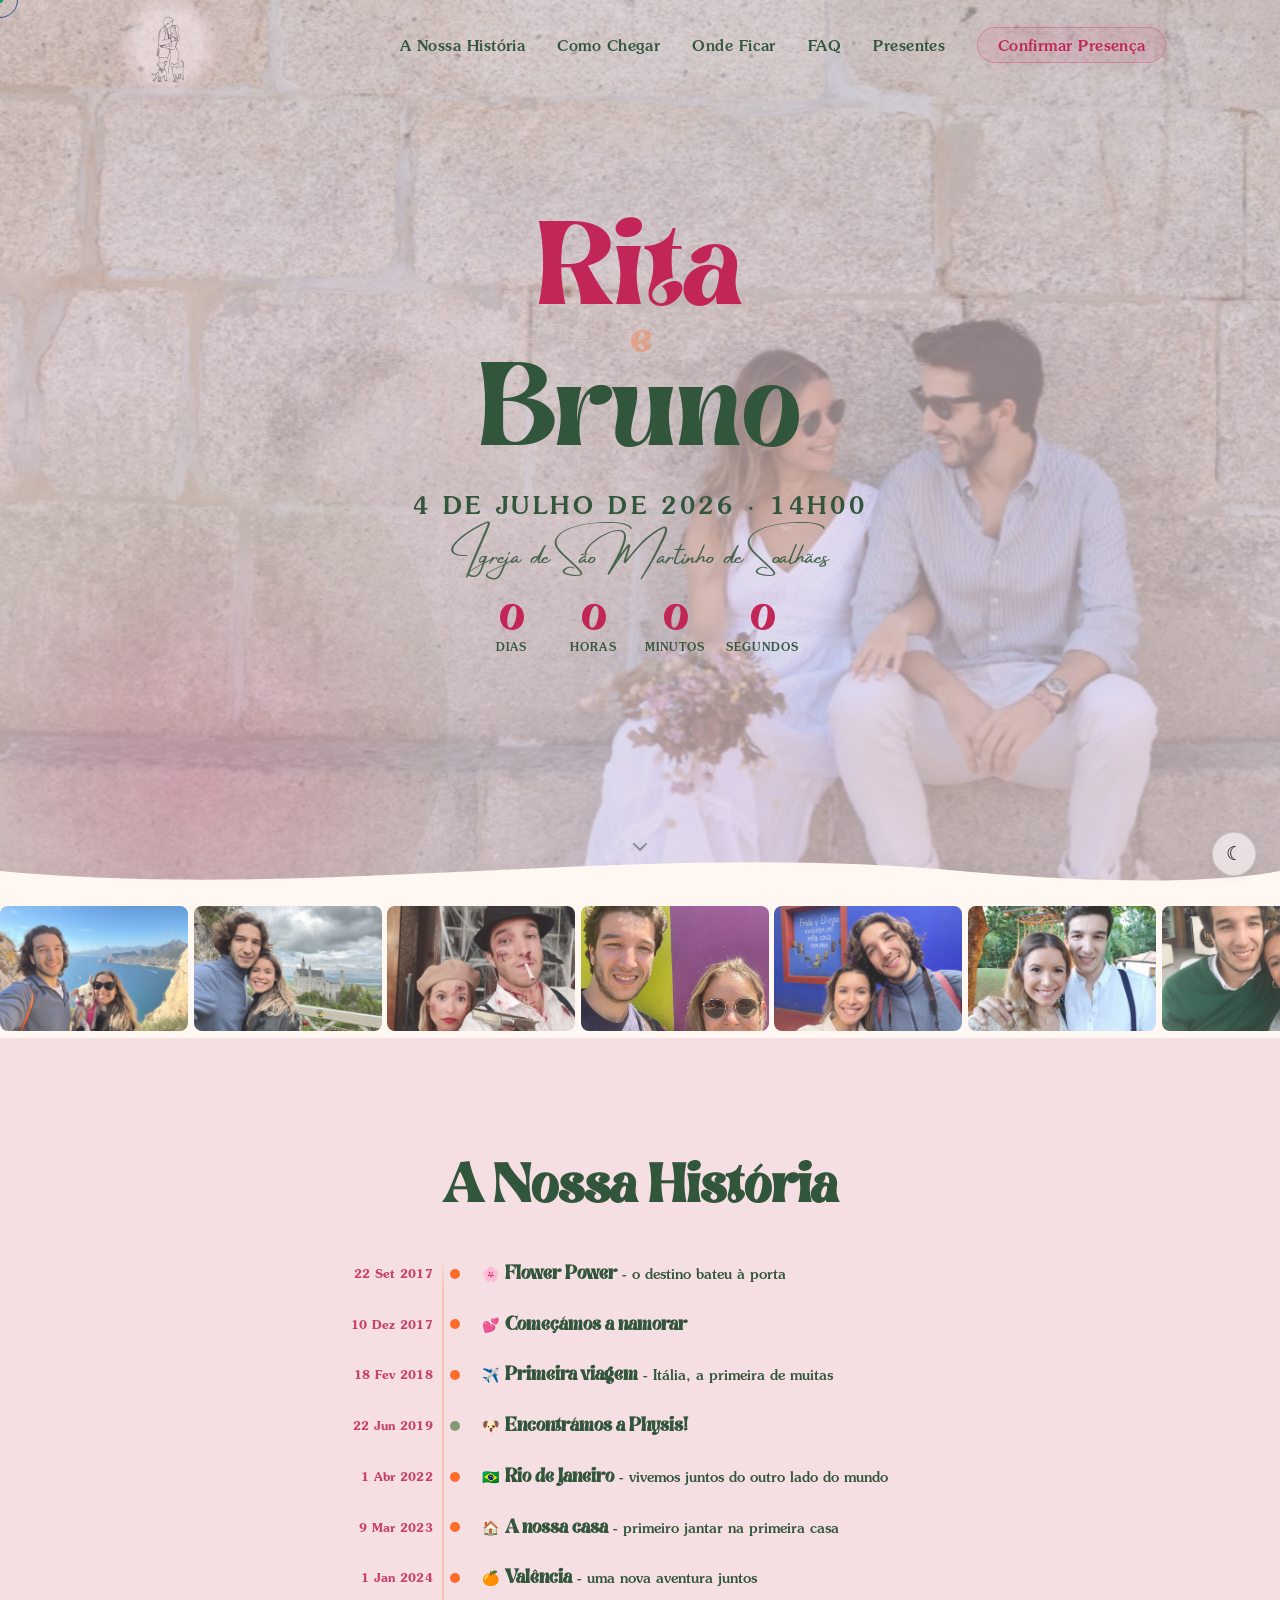
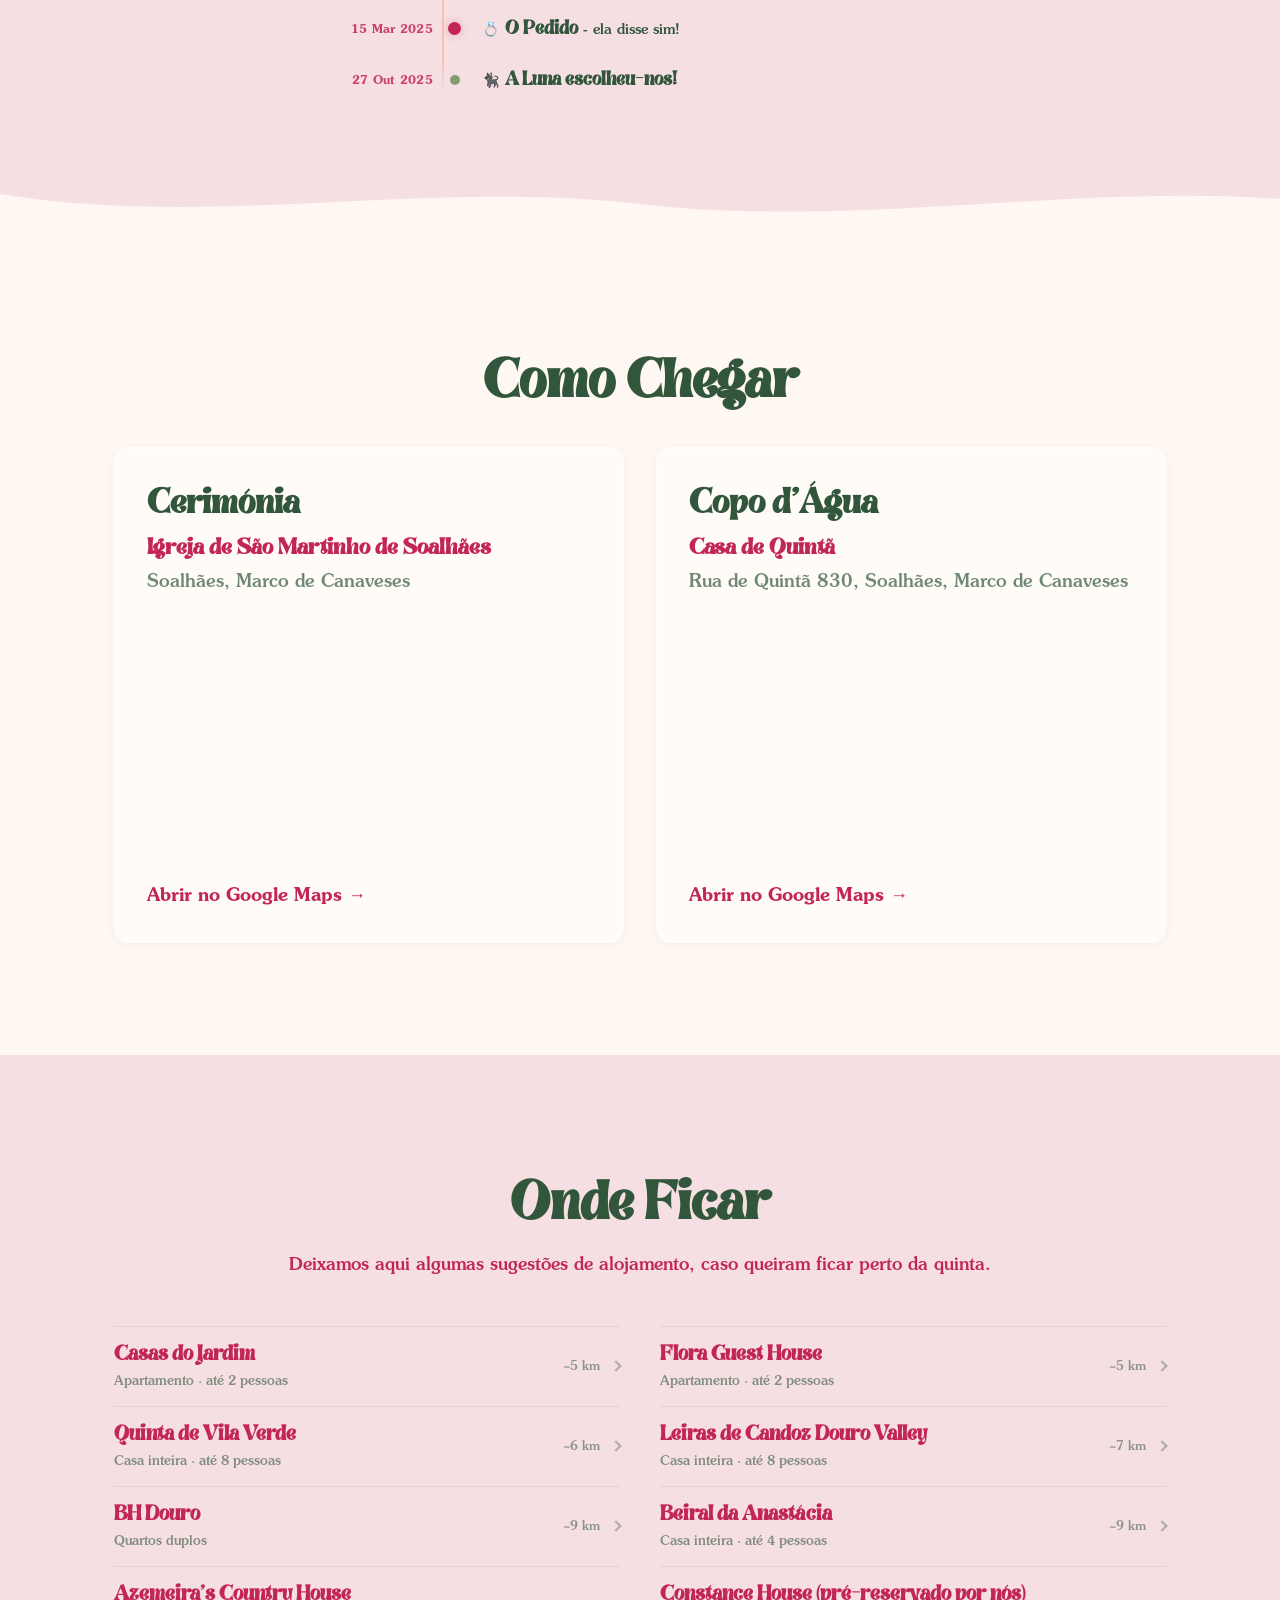
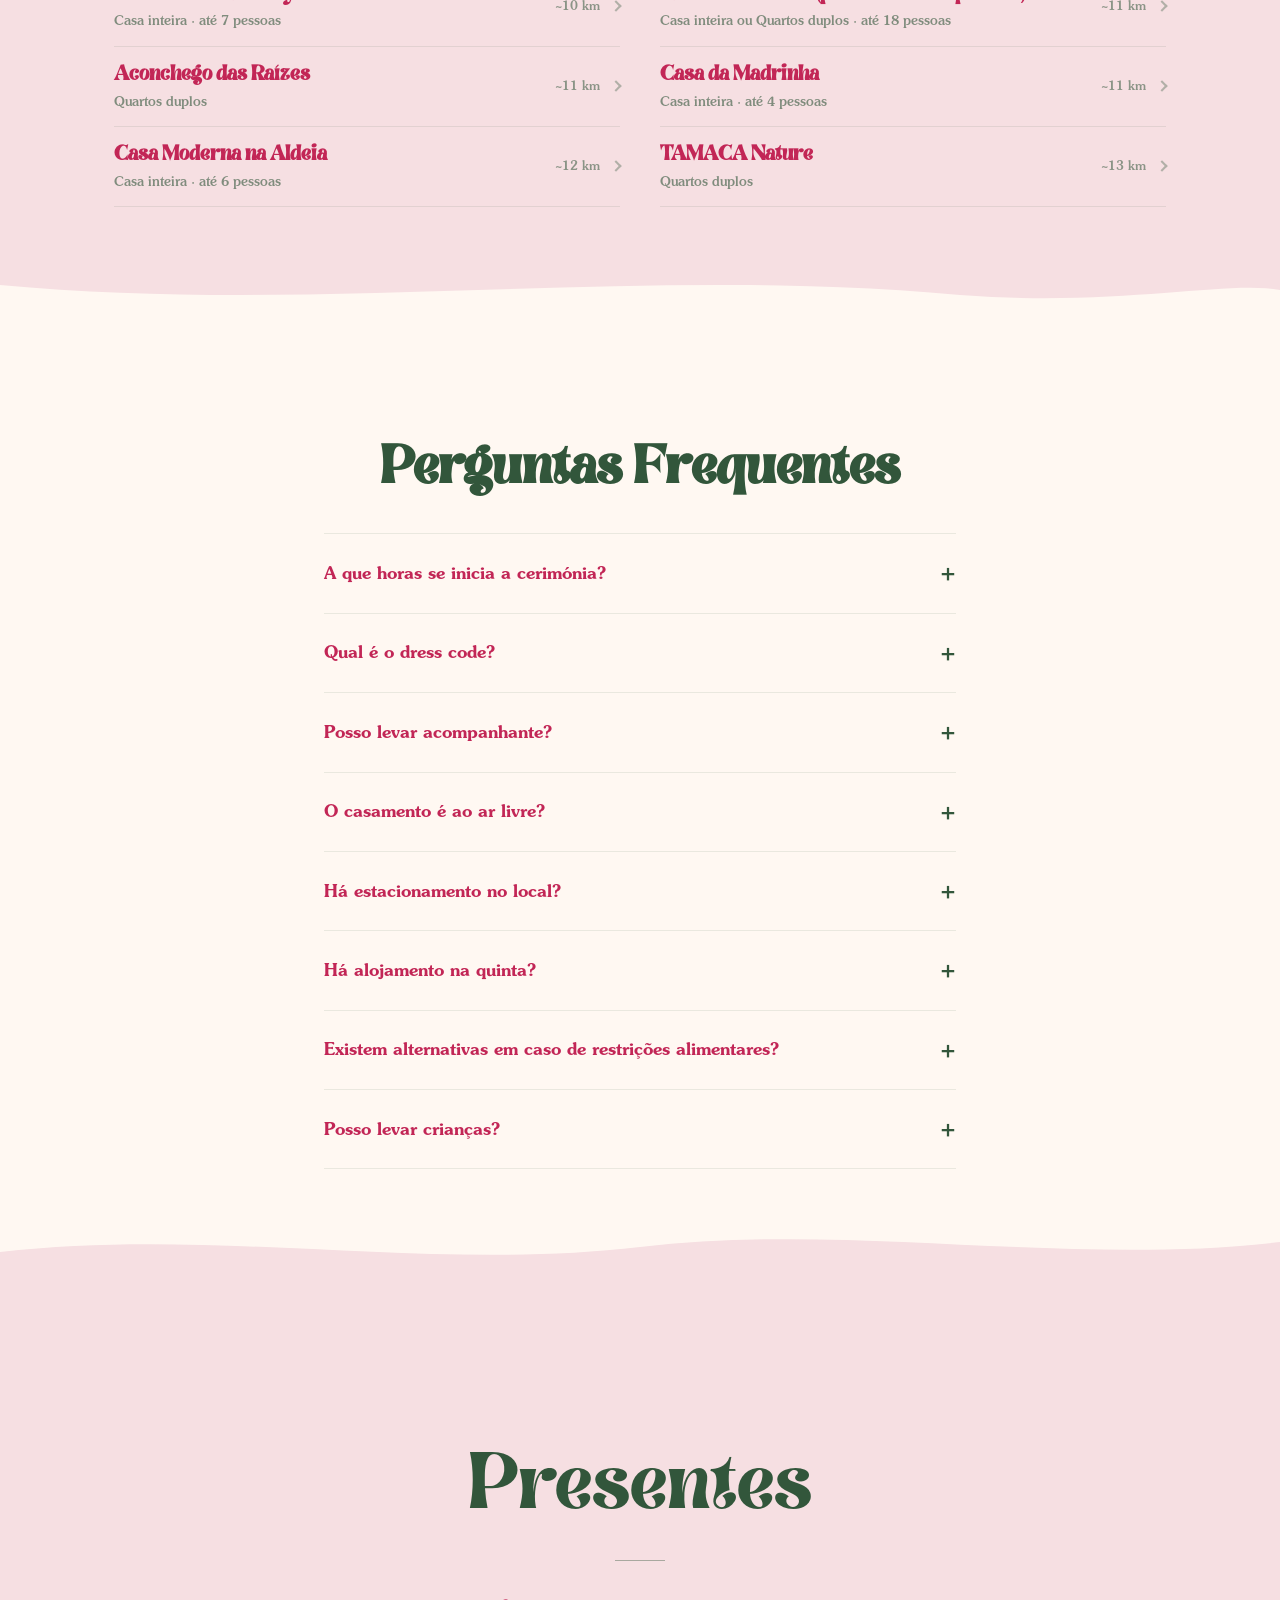
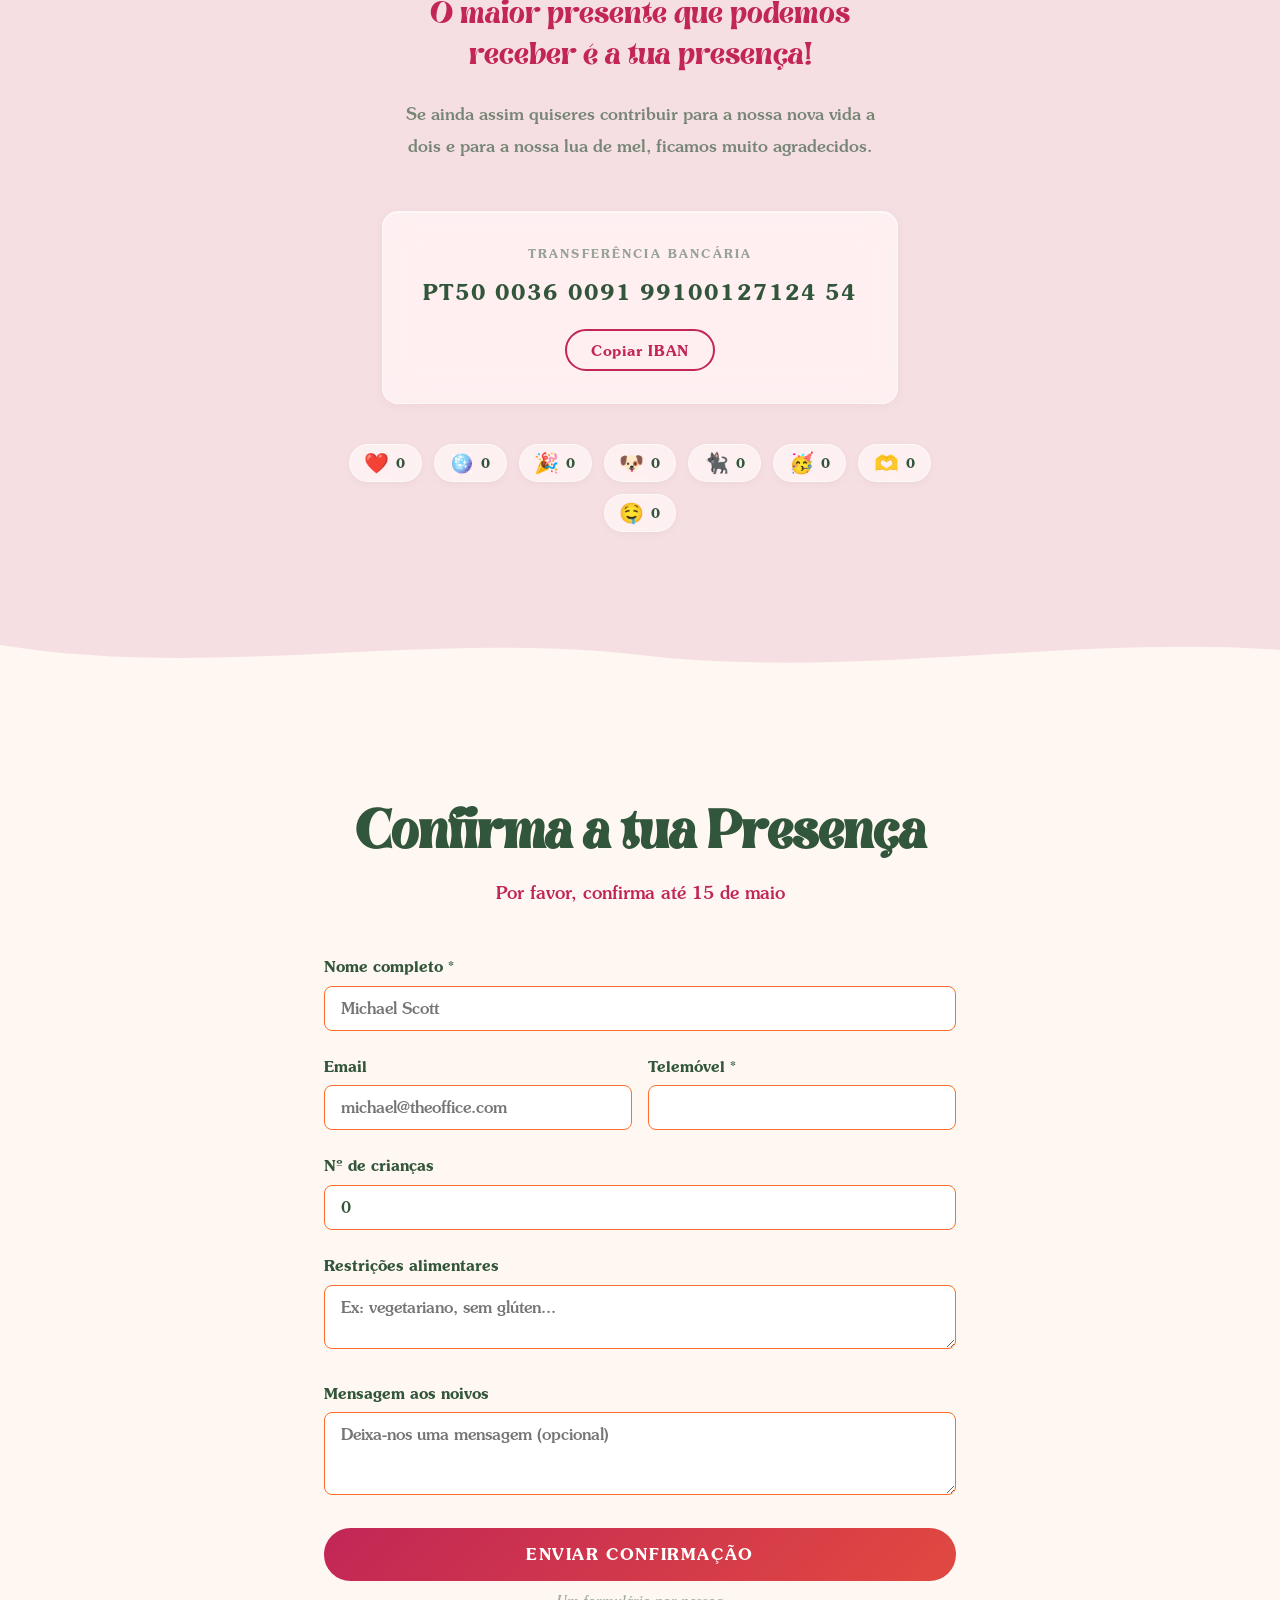
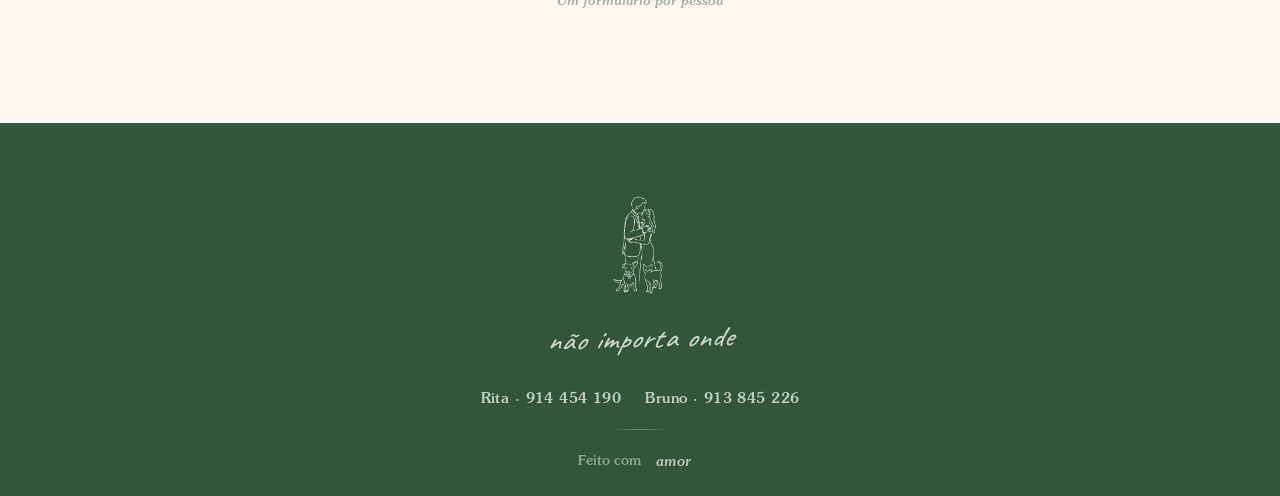
==== commit c51b7997: "Remove FAQ about RSVP deadline and update subtitle date Agent-Logs-Url: https://github.com/bruno-rib" ====
--- a/index.html
+++ b/index.html
@@ -373,12 +373,6 @@
           </div>
         </details>
         <details class="faq__item">
-          <summary class="faq__question">Até quando devo confirmar presença?</summary>
-          <div class="faq__answer">
-            <p>Pedimos, por favor, que confirmes a tua presença até <strong>1 de maio de 2026</strong>. Podes fazê-lo através do formulário RSVP nesta página ou através dos nossos contactos telefónicos.</p>
-          </div>
-        </details>
-        <details class="faq__item">
           <summary class="faq__question">Qual é o dress code?</summary>
           <div class="faq__answer">
             <p>Traje formal - vestido formal para as senhoras, fato escuro ou fraque para os senhores. O mais importante é que te sintas confortável e elegante.</p>
@@ -492,7 +486,7 @@
   <section class="section section--cream" id="rsvp">
     <div class="container container--narrow">
       <h2 class="section__title fade-in">Confirma a tua Presença</h2>
-      <p class="section__subtitle fade-in">Por favor, confirma até 1 de maio de 2026</p>
+      <p class="section__subtitle fade-in">Por favor, confirma até 15 de maio</p>
       <form class="rsvp-form fade-in" id="rsvp-form" novalidate>
         <div class="form-group">
           <label for="rsvp-name">Nome completo *</label>
